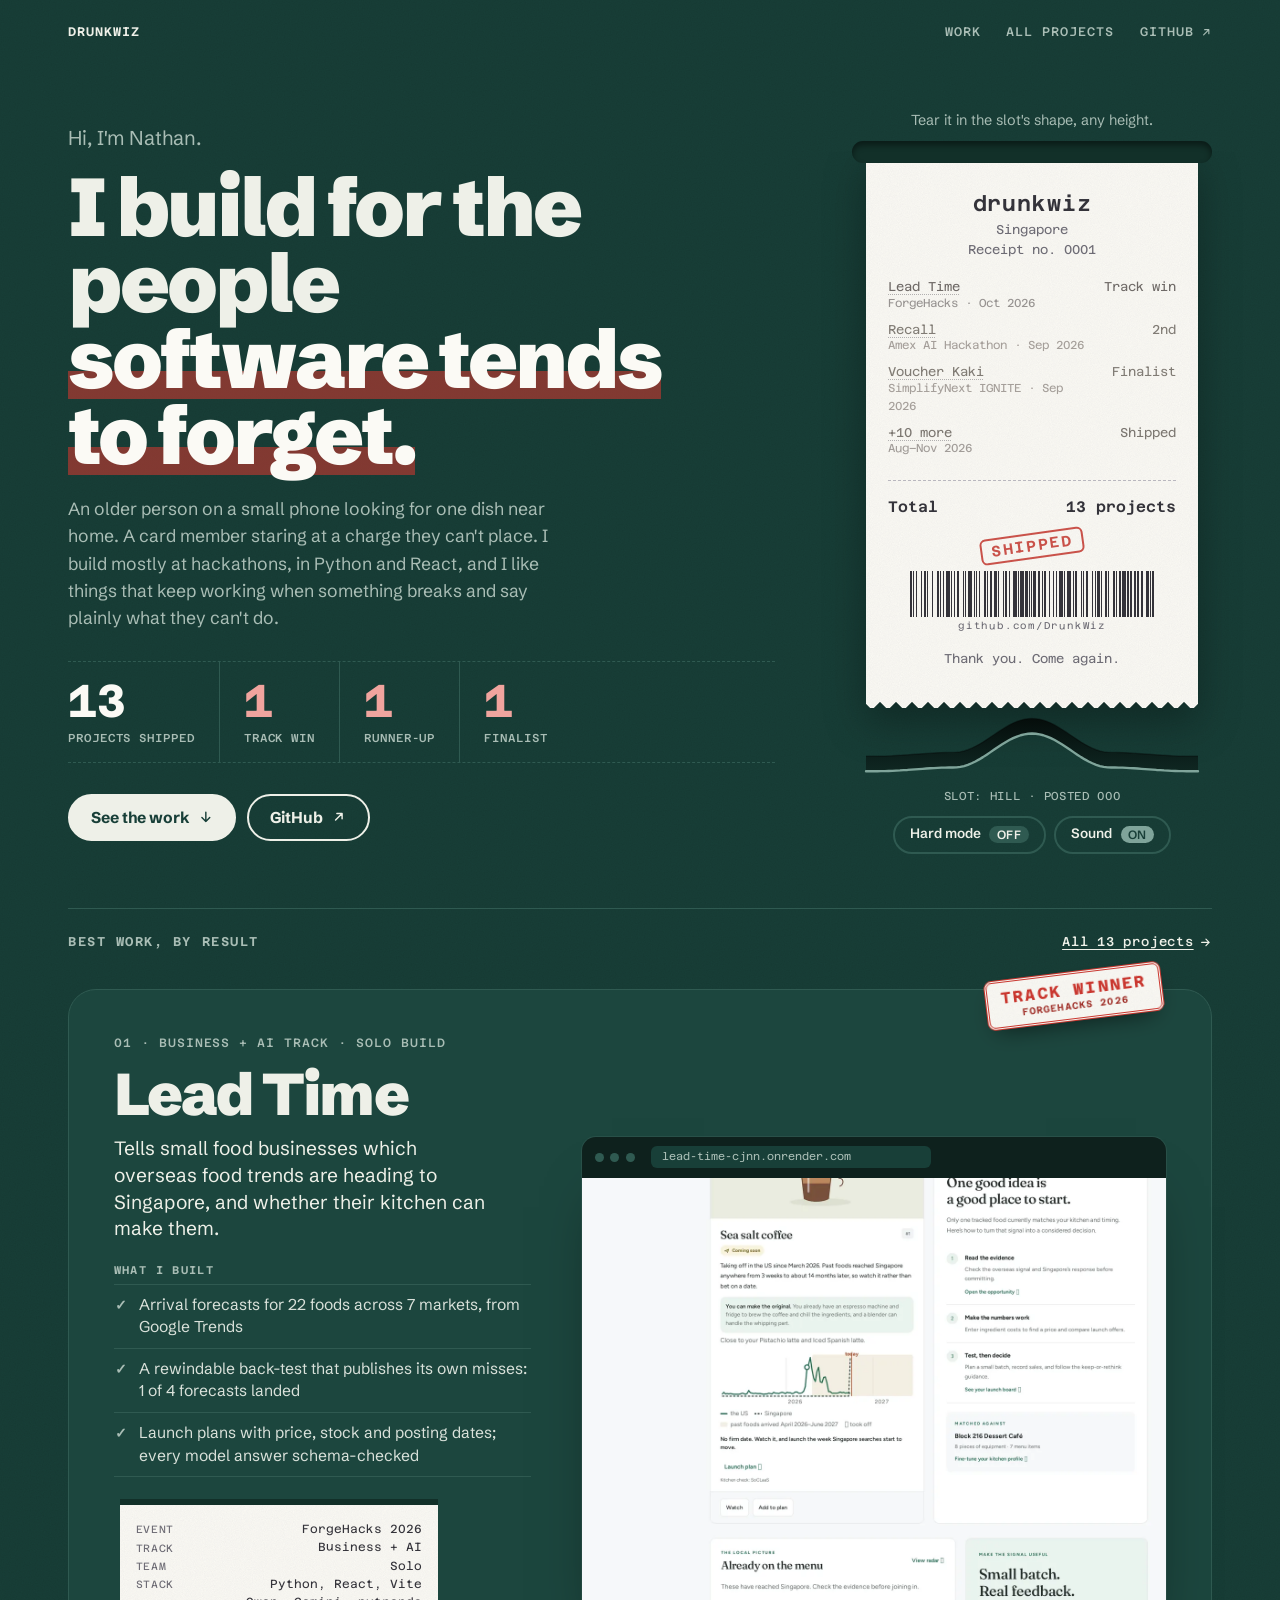
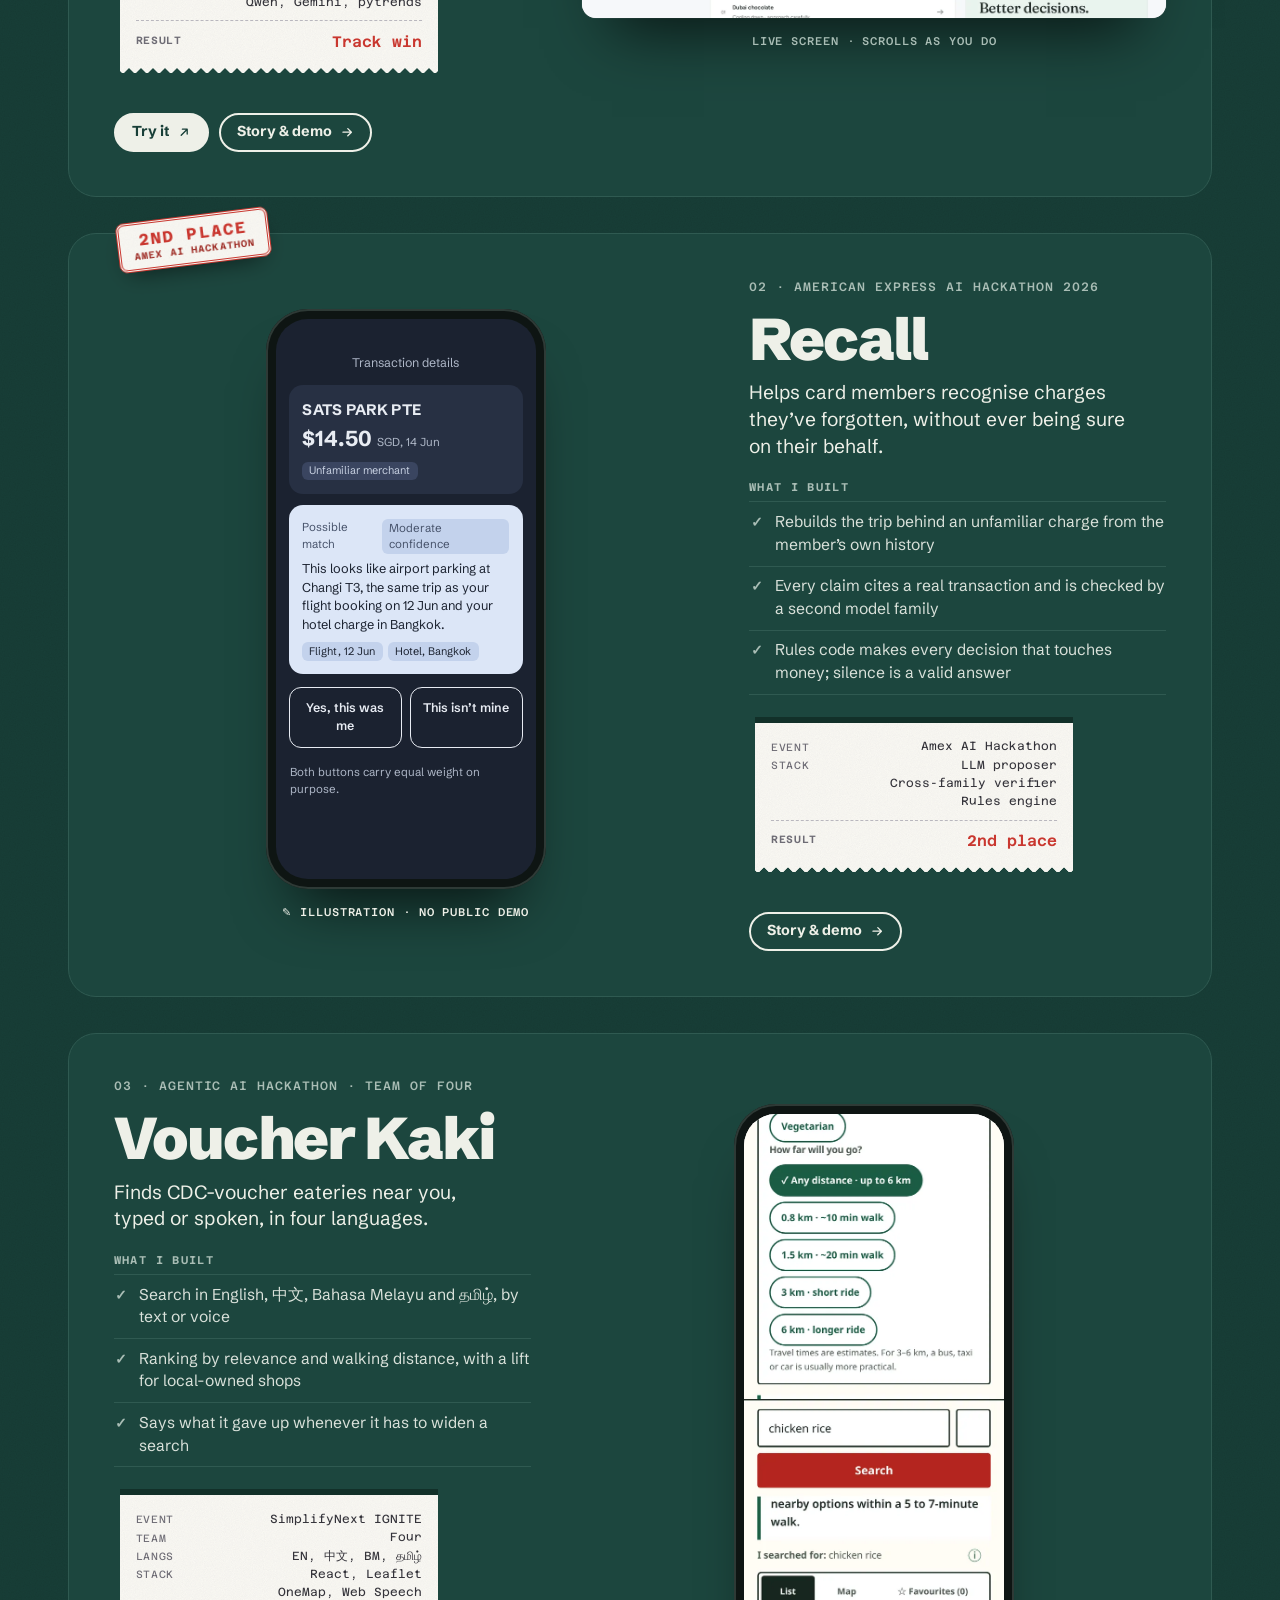
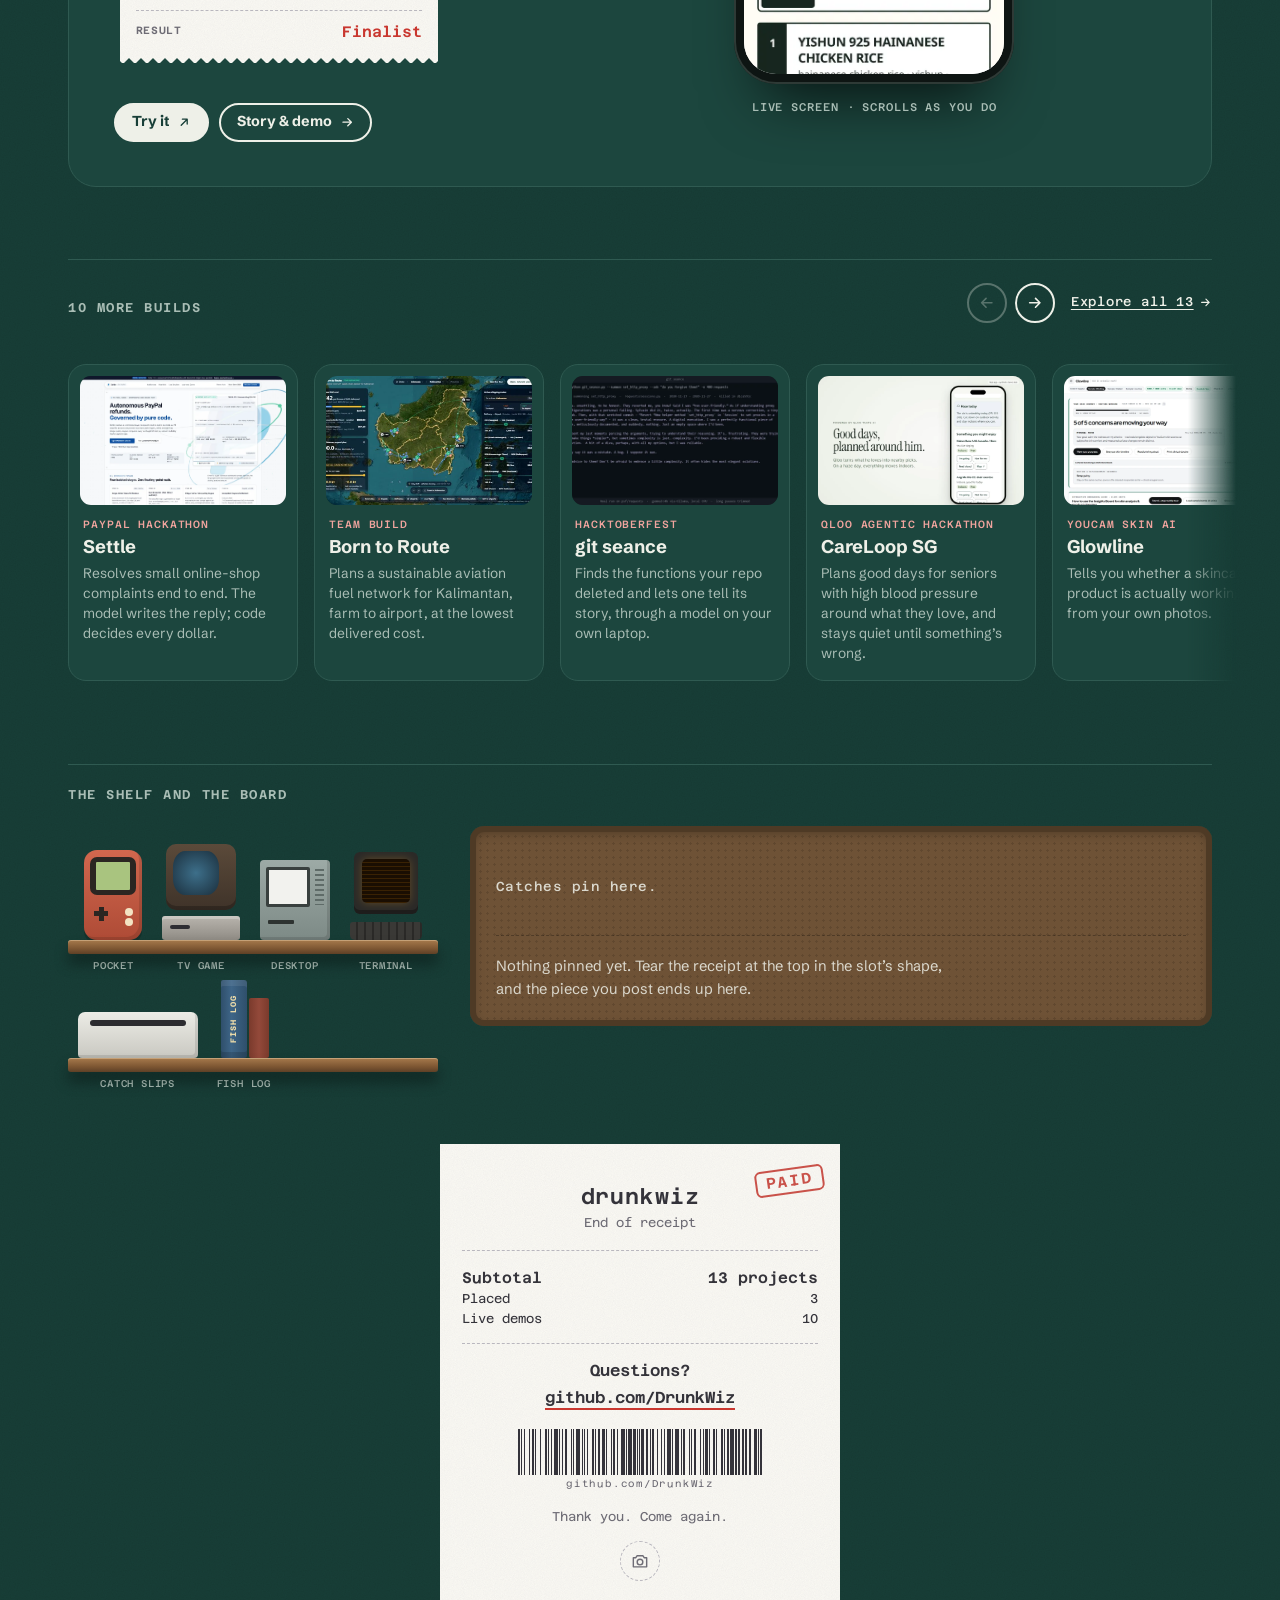
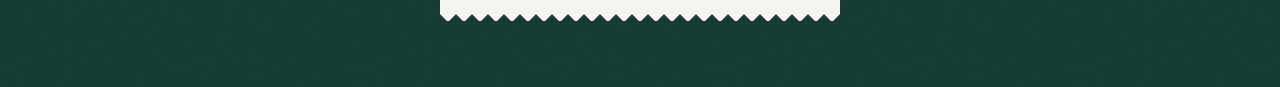
==== index.html @ 1edfe1b6 "Arcade stage 8: sound, accessibility and performance pass Chiptune bleeps made with WebAudio, no fil" ====
<!DOCTYPE html>
<html lang="en">
<head>
<meta charset="utf-8">
<meta name="viewport" content="width=device-width, initial-scale=1">
<title>Nathan · drunkwiz</title>
<meta name="description" content="Nathan builds for the people software tends to forget. Thirteen projects, most built at hackathons: a track win, a runner-up and a finalist.">
<link rel="canonical" href="https://drunkwiz.github.io/">
<meta name="theme-color" content="#183F38">
<meta property="og:type" content="website">
<meta property="og:url" content="https://drunkwiz.github.io/">
<meta property="og:site_name" content="drunkwiz">
<meta property="og:title" content="Nathan builds for the people software tends to forget">
<meta property="og:description" content="Hi, I'm Nathan. 13 projects shipped · 1 track win · 1 runner-up · 1 finalist.">
<meta property="og:image" content="https://drunkwiz.github.io/assets/og.png">
<meta property="og:image:width" content="1200">
<meta property="og:image:height" content="630">
<meta property="og:image:alt" content="A printed receipt listing Lead Time, track win; Recall, 2nd; Voucher Kaki, finalist; total 13 projects.">
<meta name="twitter:card" content="summary_large_image">
<link rel="icon" href="/assets/favicon.svg" type="image/svg+xml">
<link rel="icon" href="/assets/favicon-32.png" sizes="32x32" type="image/png">
<link rel="apple-touch-icon" href="/assets/apple-touch-icon.png">
<link rel="preconnect" href="https://fonts.googleapis.com">
<link rel="preconnect" href="https://fonts.gstatic.com" crossorigin>
<link rel="stylesheet" href="https://fonts.googleapis.com/css2?family=Azeret+Mono:wght@400;500;600;700&family=Schibsted+Grotesk:wght@400;500;700;800;900&display=swap" media="print" onload="this.media='all'">
<noscript><link rel="stylesheet" href="https://fonts.googleapis.com/css2?family=Azeret+Mono:wght@400;500;600;700&family=Schibsted+Grotesk:wght@400;500;700;800;900&display=swap"></noscript>
<link rel="stylesheet" href="/assets/site.css?v=202611130021">
<script>document.documentElement.classList.add('js')</script>
<script src="/assets/site.js?v=202611130021" defer></script>
<script src="/assets/receipt.js?v=202611130021" defer></script>
<script src="/assets/extras.js?v=202611130021" defer></script>
<script src="/assets/eggs.js?v=202611130021" defer></script>
</head>
<body>
<svg width="0" height="0" style="position:absolute" aria-hidden="true">
  <symbol id="i-out" viewBox="0 0 24 24"><path d="M7 17L17 7M9 7h8v8"/></symbol>
  <symbol id="i-down" viewBox="0 0 24 24"><path d="M12 5v14M6 13l6 6 6-6"/></symbol>
  <symbol id="i-left" viewBox="0 0 24 24"><path d="M19 12H5M11 6l-6 6 6 6"/></symbol>
  <symbol id="i-right" viewBox="0 0 24 24"><path d="M5 12h14M13 6l6 6-6 6"/></symbol>
</svg>
<a class="skip" href="#work">Skip to the work</a>

<div class="wrap">
  <div class="bar">
    <a class="home" href="/">drunkwiz</a>
    <nav aria-label="Site">
      <a class="opt" href="#work">Work</a>
      <a href="projects.html">All projects</a>
      <a href="https://github.com/DrunkWiz">GitHub<svg class="ico" aria-hidden="true"><use href="#i-out"/></svg></a>
    </nav>
  </div>

  <header class="hero">
    <div>
      <p class="hello">Hi, I'm Nathan.</p>
      <h1>I build for the people <em>software tends to forget.</em></h1>
      <p class="sub">An older person on a small phone looking for one dish near home. A card member staring at a charge they can't place. I build mostly at hackathons, in Python and React, and I like things that keep working when something breaks and say plainly what they can't do.</p>
      <!-- Counted from the receipt below by assets/site.js; the numbers here are the no-JS fallback. -->
      <ul class="proof" aria-label="Results">
        <li><b data-tally="total">13</b><span>Projects shipped</span></li>
        <li class="placed"><b data-tally="win">1</b><span>Track win</span></li>
        <li class="placed"><b data-tally="second">1</b><span>Runner-up</span></li>
        <li class="placed"><b data-tally="finalist">1</b><span>Finalist</span></li>
      </ul>
      <div class="actions">
        <a class="btn solid" href="#work">See the work<svg class="ico" aria-hidden="true"><use href="#i-down"/></svg></a>
        <a class="btn" href="https://github.com/DrunkWiz">GitHub<svg class="ico" aria-hidden="true"><use href="#i-out"/></svg></a>
      </div>
    </div>

    <div class="printer" role="group" aria-label="A receipt summarising Nathan's projects. You can tear it off.">
      <p class="tear-hint" aria-hidden="true"></p>
      <div class="slot" aria-hidden="true"></div>
      <div class="feed">
        <div class="sheet">
        <div class="receipt printing" tabindex="0" role="button" aria-label="Tear off the receipt. Up and down arrows pick a project to jump to.">
          <div class="r-head">
            <strong>drunkwiz</strong>
            <span>Singapore</span>
            <span>Receipt no. <b class="r-no">0001</b></span>
          </div>
          <!-- The receipt drives the results strip. data-result: win | second | finalist | shipped.
               data-count: how many projects a line stands for. Placed or finalist projects get their own line;
               everything else is in "+N more". -->
          <ul class="r-list">
            <li data-result="win" data-date="2026-10-10"><span class="r-item"><span class="go" data-goto="lead-time">Lead Time</span><small>ForgeHacks &middot; Oct 2026</small></span><span>Track win</span></li>
            <li data-result="second" data-date="2026-09-16"><span class="r-item"><span class="go" data-goto="recall">Recall</span><small>Amex AI Hackathon &middot; Sep 2026</small></span><span>2nd</span></li>
            <li data-result="finalist" data-date="2026-09-19"><span class="r-item"><span class="go" data-goto="voucher-kaki">Voucher Kaki</span><small>SimplifyNext IGNITE &middot; Sep 2026</small></span><span>Finalist</span></li>
            <li data-result="shipped" data-count="10" data-date="2026-09-27"><span class="r-item"><span class="go" data-goto="also">+10 more</span><small>Aug&ndash;Nov 2026</small></span><span>Shipped</span></li>
          </ul>
          <hr class="r-rule">
          <ul class="r-list">
            <li class="r-total"><span>Total</span><span data-tally="total">13 projects</span></li>
          </ul>
          <div class="r-stamp" aria-hidden="true">SHIPPED</div>
          <div class="barcode"><svg class="code128" viewBox="0 0 264 1" preserveAspectRatio="none" role="img" aria-label="Barcode: github.com/DrunkWiz"><rect x="10" width="2" height="1"/><rect x="13" width="1" height="1"/><rect x="16" width="1" height="1"/><rect x="21" width="1" height="1"/><rect x="24" width="2" height="1"/><rect x="27" width="1" height="1"/><rect x="32" width="1" height="1"/><rect x="37" width="2" height="1"/><rect x="40" width="1" height="1"/><rect x="43" width="1" height="1"/><rect x="46" width="4" height="1"/><rect x="51" width="1" height="1"/><rect x="54" width="1" height="1"/><rect x="57" width="2" height="1"/><rect x="63" width="1" height="1"/><rect x="65" width="1" height="1"/><rect x="68" width="4" height="1"/><rect x="74" width="1" height="1"/><rect x="76" width="1" height="1"/><rect x="79" width="1" height="1"/><rect x="84" width="2" height="1"/><rect x="87" width="1" height="1"/><rect x="90" width="2" height="1"/><rect x="94" width="3" height="1"/><rect x="98" width="1" height="1"/><rect x="103" width="1" height="1"/><rect x="105" width="2" height="1"/><rect x="109" width="1" height="1"/><rect x="113" width="4" height="1"/><rect x="118" width="1" height="1"/><rect x="120" width="4" height="1"/><rect x="125" width="3" height="1"/><rect x="129" width="1" height="1"/><rect x="131" width="1" height="1"/><rect x="133" width="3" height="1"/><rect x="138" width="2" height="1"/><rect x="142" width="1" height="1"/><rect x="144" width="2" height="1"/><rect x="149" width="1" height="1"/><rect x="153" width="1" height="1"/><rect x="156" width="1" height="1"/><rect x="159" width="4" height="1"/><rect x="164" width="1" height="1"/><rect x="167" width="4" height="1"/><rect x="173" width="1" height="1"/><rect x="175" width="2" height="1"/><rect x="181" width="1" height="1"/><rect x="183" width="1" height="1"/><rect x="186" width="2" height="1"/><rect x="192" width="1" height="1"/><rect x="195" width="1" height="1"/><rect x="197" width="3" height="1"/><rect x="201" width="1" height="1"/><rect x="205" width="2" height="1"/><rect x="208" width="1" height="1"/><rect x="213" width="2" height="1"/><rect x="216" width="1" height="1"/><rect x="219" width="2" height="1"/><rect x="222" width="4" height="1"/><rect x="227" width="2" height="1"/><rect x="230" width="2" height="1"/><rect x="234" width="2" height="1"/><rect x="237" width="2" height="1"/><rect x="241" width="2" height="1"/><rect x="246" width="3" height="1"/><rect x="250" width="1" height="1"/><rect x="252" width="2" height="1"/></svg><span class="bc-text">github.com/DrunkWiz</span></div>
          <p class="r-foot">Thank you. Come again.</p>
        </div>
        </div>
      </div>
      <div class="post">
        <svg aria-hidden="true">
          <defs><linearGradient id="holeGrad" x1="0" y1="0" x2="0" y2="1"><stop offset="0" stop-color="#050D0B"/><stop offset="1" stop-color="#0F2722"/></linearGradient></defs>
          <polygon class="p-hole" points=""/>
          <polyline class="p-top" points=""/>
          <polyline class="p-rim" points=""/>
        </svg>
        <a class="pinned-note" href="#board" hidden></a>
        <p class="post-label" aria-live="polite">Slot: <span class="post-name">wave</span> &middot; posted <span class="post-count">000</span></p>
      </div>
      <div class="mode"><button type="button" class="mode-btn" aria-pressed="false">Hard mode <span class="mode-state">off</span></button><button type="button" class="mode-btn sound-btn" aria-pressed="true" hidden>Sound <span class="mode-state">on</span></button></div>
      <p class="sr-only" role="status" aria-live="polite"></p>
    </div>
  </header>

  <main id="work">
    <div class="sec-head">
      <h2>Best work, by result</h2>
      <a href="projects.html">All 13 projects<svg class="ico" aria-hidden="true"><use href="#i-right"/></svg></a>
    </div>

    <!-- Each project: pitch, a real screen, 3 things built, stack tags, a result stamp.
         The long write-up lives on projects.html under the same id. -->
    <article class="feat" id="lead-time" aria-labelledby="lt-h">
      <span class="stamp" data-thunk>Track winner<small>ForgeHacks 2026</small></span>
      <div>
        <p class="meta">01 &middot; Business + AI track &middot; Solo build</p>
        <h3 id="lt-h">Lead Time</h3>
        <p class="pitch">Tells small food businesses which overseas food trends are heading to Singapore, and whether their kitchen can make them.</p>
        <p class="built-h">What I built</p>
        <ul class="built">
          <li>Arrival forecasts for 22 foods across 7 markets, from Google Trends</li>
          <li>A rewindable back-test that publishes its own misses: 1 of 4 forecasts landed</li>
          <li>Launch plans with price, stock and posting dates; every model answer schema-checked</li>
        </ul>
        <div class="slip" aria-label="Project receipt"><div class="slip-paper"><ul class="r-list"><li><span>Event</span><span>ForgeHacks 2026</span></li><li><span>Track</span><span>Business + AI</span></li><li><span>Team</span><span>Solo</span></li><li><span>Stack</span><span>Python, React, Vite</span></li><li><span></span><span>Qwen, Gemini, pytrends</span></li></ul><hr class="r-rule"><ul class="r-list"><li class="r-total"><span>Result</span><span>Track win</span></li></ul></div></div>
        <div class="links">
          <a class="btn solid sm" href="https://lead-time-cjnn.onrender.com">Try it<svg class="ico" aria-hidden="true"><use href="#i-out"/></svg></a>
          <a class="btn sm" href="projects.html#lead-time">Story &amp; demo<svg class="ico" aria-hidden="true"><use href="#i-right"/></svg></a>
        </div>
      </div>
      <figure class="shot">
        <div class="browser">
          <div class="chrome" aria-hidden="true"><i></i><i></i><i></i><span>lead-time-cjnn.onrender.com</span></div>
          <div class="screen"><img src="assets/shots/lead-time.webp" width="1280" height="1850" loading="lazy" decoding="async" alt="Lead Time overview for an example dessert café: 22 foods on the radar, and sea salt coffee flagged as coming soon with a US-versus-Singapore trend chart."></div>
        </div>
        <figcaption>Live screen &middot; scrolls as you do</figcaption>
      </figure>
    </article>

    <article class="feat flip" id="recall" aria-labelledby="rc-h">
      <span class="stamp" data-thunk>2nd place<small>Amex AI Hackathon</small></span>
      <div>
        <p class="meta">02 &middot; American Express AI Hackathon 2026</p>
        <h3 id="rc-h">Recall</h3>
        <p class="pitch">Helps card members recognise charges they&rsquo;ve forgotten, without ever being sure on their behalf.</p>
        <p class="built-h">What I built</p>
        <ul class="built">
          <li>Rebuilds the trip behind an unfamiliar charge from the member&rsquo;s own history</li>
          <li>Every claim cites a real transaction and is checked by a second model family</li>
          <li>Rules code makes every decision that touches money; silence is a valid answer</li>
        </ul>
        <div class="slip" aria-label="Project receipt"><div class="slip-paper"><ul class="r-list"><li><span>Event</span><span>Amex AI Hackathon</span></li><li><span>Stack</span><span>LLM proposer</span></li><li><span></span><span>Cross-family verifier</span></li><li><span></span><span>Rules engine</span></li></ul><hr class="r-rule"><ul class="r-list"><li class="r-total"><span>Result</span><span>2nd place</span></li></ul></div></div>
        <div class="links">
          <a class="btn sm" href="projects.html#recall">Story &amp; demo<svg class="ico" aria-hidden="true"><use href="#i-right"/></svg></a>
        </div>
      </div>
      <figure class="shot">
        <div class="phone">
          <div class="screen" role="img" aria-label="Illustration of Recall: an unfamiliar SATS PARK charge of 14.50 dollars, matched with moderate confidence to an airport-parking trip.">
            <div class="rc" aria-hidden="true">
              <div class="rc-top">Transaction details</div>
              <div class="rc-charge"><b>SATS PARK PTE</b><div class="rc-amt">$14.50 <small>SGD, 14 Jun</small></div><span class="rc-flag">Unfamiliar merchant</span></div>
              <div class="rc-ai"><div class="rc-ai-h"><span>Possible match</span><span class="rc-conf">Moderate confidence</span></div>This looks like airport parking at Changi T3, the same trip as your flight booking on 12 Jun and your hotel charge in Bangkok.<div class="rc-chips"><span>Flight, 12 Jun</span><span>Hotel, Bangkok</span></div></div>
              <div class="rc-btns"><span>Yes, this was me</span><span>This isn&rsquo;t mine</span></div>
              <p class="rc-note">Both buttons carry equal weight on purpose.</p>
            </div>
          </div>
        </div>
        <figcaption class="ill">&#9998; Illustration &middot; no public demo</figcaption>
      </figure>
    </article>

    <article class="feat" id="voucher-kaki" aria-labelledby="vk-h">
      <span class="stamp" data-thunk>Finalist<small>SimplifyNext IGNITE</small></span>
      <div>
        <p class="meta">03 &middot; Agentic AI Hackathon &middot; Team of four</p>
        <h3 id="vk-h">Voucher Kaki</h3>
        <p class="pitch">Finds CDC-voucher eateries near you, typed or spoken, in four languages.</p>
        <p class="built-h">What I built</p>
        <ul class="built">
          <li>Search in English, <span lang="zh">中文</span>, Bahasa Melayu and <span lang="ta">தமிழ்</span>, by text or voice</li>
          <li>Ranking by relevance and walking distance, with a lift for local-owned shops</li>
          <li>Says what it gave up whenever it has to widen a search</li>
        </ul>
        <div class="slip" aria-label="Project receipt"><div class="slip-paper"><ul class="r-list"><li><span>Event</span><span>SimplifyNext IGNITE</span></li><li><span>Team</span><span>Four</span></li><li><span>Langs</span><span>EN, 中文, BM, தமிழ்</span></li><li><span>Stack</span><span>React, Leaflet</span></li><li><span></span><span>OneMap, Web Speech</span></li></ul><hr class="r-rule"><ul class="r-list"><li class="r-total"><span>Result</span><span>Finalist</span></li></ul></div></div>
        <div class="links">
          <a class="btn solid sm" href="https://simplify-ai-hackathon.vercel.app">Try it<svg class="ico" aria-hidden="true"><use href="#i-out"/></svg></a>
          <a class="btn sm" href="projects.html#voucher-kaki">Story &amp; demo<svg class="ico" aria-hidden="true"><use href="#i-right"/></svg></a>
        </div>
      </div>
      <figure class="shot">
        <div class="phone">
          <div class="screen"><img src="assets/shots/voucher-kaki.webp" width="560" height="2513" loading="lazy" decoding="async" alt="Voucher Kaki on a phone: a chicken rice search near Yishun, with filters and the nearest local-owned hawker stalls that take Heartland vouchers."></div>
        </div>
        <figcaption>Live screen &middot; scrolls as you do</figcaption>
      </figure>
    </article>

    <section class="shelf" id="also" aria-labelledby="also-h">
      <div class="sec-head">
        <h2 id="also-h">10 more builds</h2>
        <div class="shelf-nav">
          <button type="button" class="deck-btn sm" data-shelf="-1" aria-label="Scroll back" hidden><svg class="ico" aria-hidden="true"><use href="#i-left"/></svg></button>
          <button type="button" class="deck-btn sm" data-shelf="1" aria-label="Scroll forward" hidden><svg class="ico" aria-hidden="true"><use href="#i-right"/></svg></button>
          <a href="projects.html">Explore all 13<svg class="ico" aria-hidden="true"><use href="#i-right"/></svg></a>
        </div>
      </div>
      <ul class="tiles">
        <li class="tile">
          <a href="projects.html#settle">
            <span class="shot"><img src="assets/shots/settle.webp" alt="" loading="lazy" decoding="async"></span>
            <span class="tile-ev">PayPal hackathon</span>
            <h3>Settle</h3>
            <span class="tile-p">Resolves small online-shop complaints end to end. The model writes the reply; code decides every dollar.</span>
          </a>
        </li>
        <li class="tile">
          <a href="projects.html#born-to-route">
            <span class="shot"><img src="assets/shots/born-to-route.webp" alt="" loading="lazy" decoding="async"></span>
            <span class="tile-ev">Team build</span>
            <h3>Born to Route</h3>
            <span class="tile-p">Plans a sustainable aviation fuel network for Kalimantan, farm to airport, at the lowest delivered cost.</span>
          </a>
        </li>
        <li class="tile">
          <a href="projects.html#git-seance">
            <span class="shot"><img src="assets/shots/git-seance.webp" alt="" loading="lazy" decoding="async"></span>
            <span class="tile-ev">Hacktoberfest</span>
            <h3>git seance</h3>
            <span class="tile-p">Finds the functions your repo deleted and lets one tell its story, through a model on your own laptop.</span>
          </a>
        </li>
        <li class="tile">
          <a href="projects.html#careloop">
            <span class="shot"><img src="assets/shots/careloop.webp" alt="" loading="lazy" decoding="async"></span>
            <span class="tile-ev">Qloo Agentic Hackathon</span>
            <h3>CareLoop SG</h3>
            <span class="tile-p">Plans good days for seniors with high blood pressure around what they love, and stays quiet until something&rsquo;s wrong.</span>
          </a>
        </li>
        <li class="tile">
          <a href="projects.html#glowline">
            <span class="shot"><img src="assets/shots/glowline.webp" alt="" loading="lazy" decoding="async"></span>
            <span class="tile-ev">YouCam Skin AI</span>
            <h3>Glowline</h3>
            <span class="tile-p">Tells you whether a skincare product is actually working, from your own photos.</span>
          </a>
        </li>
        <li class="tile">
          <a href="projects.html#chaincheck">
            <span class="shot"><img src="assets/shots/chaincheck.webp" alt="" loading="lazy" decoding="async"></span>
            <span class="tile-ev">WarriorHacks 2.0</span>
            <h3>ChainCheck</h3>
            <span class="tile-p">Checks an investment offer against the scam playbook and never calls anything safe.</span>
          </a>
        </li>
        <li class="tile">
          <a href="projects.html#pinch">
            <span class="shot"><img src="assets/shots/pinch.webp" alt="" loading="lazy" decoding="async"></span>
            <span class="tile-ev">Build With AI 2026</span>
            <h3>Pinch</h3>
            <span class="tile-p">Interviews your grandparent while they cook and never guesses an amount.</span>
          </a>
        </li>
        <li class="tile">
          <a href="projects.html#clause">
            <span class="shot"><img src="assets/shots/clause.webp" alt="" loading="lazy" decoding="async"></span>
            <span class="tile-ev">ML Build Challenge 3</span>
            <h3>Clause</h3>
            <span class="tile-p">Drafts a health insurance appeal where every sentence quotes the plan it rests on.</span>
          </a>
        </li>
        <li class="tile">
          <a href="projects.html#fridge-rescue">
            <span class="shot"><img src="assets/shots/fridge-rescue.webp" alt="" loading="lazy" decoding="async"></span>
            <span class="tile-ev">RevenueCat Shipaton</span>
            <h3>Fridge Rescue</h3>
            <span class="tile-p">A food-waste app where the food you save feeds a pixel pet, and surplus goes to a food bank.</span>
          </a>
        </li>
        <li class="tile">
          <a href="projects.html#agentshopper">
            <span class="shot"><img src="assets/shots/agentshopper.webp" alt="" loading="lazy" decoding="async"></span>
            <span class="tile-ev">NUS LifeHack 2026</span>
            <h3>AgentShopper</h3>
            <span class="tile-p">Makes a product catalogue readable to AI shopping assistants, then proves it worked.</span>
          </a>
        </li>
        <li class="tile all">
          <a href="projects.html">
            <span class="all-n">13</span>
            <h3>Explore every project</h3>
            <span class="tile-p">Screens, stack, results and a small demo for each.</span>
            <span class="btn solid sm">Open the projects<svg class="ico" aria-hidden="true"><use href="#i-right"/></svg></span>
          </a>
        </li>
      </ul>
    </section>
  </main>

  <section class="board" id="board" aria-labelledby="board-h">
    <div class="sec-head"><h2 id="board-h">The shelf and the board</h2><button type="button" class="board-clear" hidden>Unpin all</button></div>
    <div class="sb">
    <!-- The arcade shelf. assets/arcade.js and arcade-art.js load when this scrolls near (extras.js),
         with the same ?v= as below. Each machine is an original design: no real names, logos or sounds. -->
    <div class="arcade" data-v="202611130021" aria-label="Arcade shelf" role="group">
      <div class="plank">
        <button type="button" class="mach mini-pocket" data-mach="pocket" aria-label="Pocket console. Pond: 0 of 8 caught."><i class="mini-screen"></i><i class="mini-pad"></i><i class="mini-ab"></i><span class="mach-tag">Pocket</span></button>
        <button type="button" class="mach mini-tv" data-mach="tv" aria-label="TV game."><i class="mini-crt"></i><i class="mini-box"></i><span class="mach-tag">TV game</span></button>
        <button type="button" class="mach mini-desk" data-mach="desk" aria-label="Desktop."><i class="mini-screen"></i><i class="mini-slot"></i><span class="mach-tag">Desktop</span></button>
        <button type="button" class="mach mini-term" data-mach="term" aria-label="Terminal."><i class="mini-screen"></i><i class="mini-keys"></i><span class="mach-tag">Terminal</span></button>
      </div>
      <div class="plank plank-low">
        <div class="mini-printer"><i class="mp-slot" aria-hidden="true"></i><span class="mach-tag" aria-hidden="true">Catch slips</span></div>
        <button type="button" class="mach mini-log" data-mach="log" aria-label="Fish log."><i class="ml-book"></i><i class="ml-flat"></i><span class="mach-tag">Fish log</span></button>
        <button type="button" class="mach mini-egg" data-mach="egg" aria-label="Egg machine. An egg, warm to the touch." hidden><i class="me-shell"></i><i class="me-lcd"></i><i class="me-btns"></i><span class="mach-tag">Egg</span></button>
      </div>
    </div>
    <div class="board-side">
    <div class="kopi-card" role="group" aria-label="Kopi card" hidden>
      <div class="kc-head"><strong>Kopi card</strong><span class="kc-count">0 of 10</span></div>
      <p class="kc-sub">You found it. One stamp for every receipt posted in Hard mode.</p>
      <ol class="kc-holes" aria-hidden="true"></ol>
      <div class="kc-reward" hidden>
        <p><b>Twenty in Hard mode. The kopi&rsquo;s on me.</b> Show me this code at a Singapore hackathon, or send me the proof on GitHub. I check every proof before the kopi.</p>
        <p class="kc-code" aria-label="Your kopi code"></p>
        <div class="kc-actions">
          <button type="button" class="btn sm kc-copy"><span>Copy proof</span></button>
          <a class="btn solid sm" href="https://github.com/DrunkWiz">Say hi<svg class="ico" aria-hidden="true"><use href="#i-out"/></svg></a>
        </div>
      </div>
    </div>
    <div class="cork">
      <div class="catch-row">
        <p class="catch-empty">Catches pin here.</p>
        <ol class="catches" aria-label="Latest catches"></ol>
      </div>
      <p class="board-empty">Nothing pinned yet. Tear the receipt at the top in the slot&rsquo;s shape, and the piece you post ends up here.</p>
      <ol class="pins"></ol>
    </div>
    <section class="remembered" id="remembered" aria-labelledby="remembered-h" hidden>
      <h3 id="remembered-h">Remembered</h3>
      <ol class="rm-slips"></ol>
    </section>
    </div>
    </div>
  </section>

  <footer class="end">
    <div class="receipt">
      <div class="r-head"><strong>drunkwiz</strong><span>End of receipt</span></div>
      <div class="r-stamp" aria-hidden="true">PAID</div>
      <hr class="r-rule">
      <ul class="r-list">
        <li class="r-total"><span>Subtotal</span><span>13 projects</span></li>
        <li><span>Placed</span><span>3</span></li>
        <li><span>Live demos</span><span>10</span></li>
      </ul>
      <hr class="r-rule">
      <p class="ask">Questions?<br><a href="https://github.com/DrunkWiz">github.com/DrunkWiz</a></p>
      <div class="r-stamp r-master" hidden>Master angler</div>
      <div class="barcode"><svg class="code128" viewBox="0 0 264 1" preserveAspectRatio="none" role="img" aria-label="Barcode: github.com/DrunkWiz"><rect x="10" width="2" height="1"/><rect x="13" width="1" height="1"/><rect x="16" width="1" height="1"/><rect x="21" width="1" height="1"/><rect x="24" width="2" height="1"/><rect x="27" width="1" height="1"/><rect x="32" width="1" height="1"/><rect x="37" width="2" height="1"/><rect x="40" width="1" height="1"/><rect x="43" width="1" height="1"/><rect x="46" width="4" height="1"/><rect x="51" width="1" height="1"/><rect x="54" width="1" height="1"/><rect x="57" width="2" height="1"/><rect x="63" width="1" height="1"/><rect x="65" width="1" height="1"/><rect x="68" width="4" height="1"/><rect x="74" width="1" height="1"/><rect x="76" width="1" height="1"/><rect x="79" width="1" height="1"/><rect x="84" width="2" height="1"/><rect x="87" width="1" height="1"/><rect x="90" width="2" height="1"/><rect x="94" width="3" height="1"/><rect x="98" width="1" height="1"/><rect x="103" width="1" height="1"/><rect x="105" width="2" height="1"/><rect x="109" width="1" height="1"/><rect x="113" width="4" height="1"/><rect x="118" width="1" height="1"/><rect x="120" width="4" height="1"/><rect x="125" width="3" height="1"/><rect x="129" width="1" height="1"/><rect x="131" width="1" height="1"/><rect x="133" width="3" height="1"/><rect x="138" width="2" height="1"/><rect x="142" width="1" height="1"/><rect x="144" width="2" height="1"/><rect x="149" width="1" height="1"/><rect x="153" width="1" height="1"/><rect x="156" width="1" height="1"/><rect x="159" width="4" height="1"/><rect x="164" width="1" height="1"/><rect x="167" width="4" height="1"/><rect x="173" width="1" height="1"/><rect x="175" width="2" height="1"/><rect x="181" width="1" height="1"/><rect x="183" width="1" height="1"/><rect x="186" width="2" height="1"/><rect x="192" width="1" height="1"/><rect x="195" width="1" height="1"/><rect x="197" width="3" height="1"/><rect x="201" width="1" height="1"/><rect x="205" width="2" height="1"/><rect x="208" width="1" height="1"/><rect x="213" width="2" height="1"/><rect x="216" width="1" height="1"/><rect x="219" width="2" height="1"/><rect x="222" width="4" height="1"/><rect x="227" width="2" height="1"/><rect x="230" width="2" height="1"/><rect x="234" width="2" height="1"/><rect x="237" width="2" height="1"/><rect x="241" width="2" height="1"/><rect x="246" width="3" height="1"/><rect x="250" width="1" height="1"/><rect x="252" width="2" height="1"/></svg><span class="bc-text">github.com/DrunkWiz</span></div>
      <p class="r-foot">Thank you. Come again.</p>
      <button type="button" class="booth-btn" hidden aria-label="Photobooth: print a photo of yourself on the receipt" title="Photobooth"><svg viewBox="0 0 24 24" aria-hidden="true"><path d="M4 8h3l1.6-2.4h6.8L17 8h3v11H4z"/><circle cx="12" cy="13.2" r="3.4"/></svg></button>
    </div>
  </footer>

  <dialog class="booth" aria-labelledby="booth-h">
    <p id="booth-h" class="booth-h">Photobooth</p>
    <div class="booth-view">
      <video playsinline muted></video>
      <span class="booth-rec"><i></i>LIVE</span>
      <span class="booth-date"></span>
    </div>
    <p class="booth-msg" aria-live="polite"></p>
    <div class="booth-row">
      <button type="button" class="btn sm booth-close">Close</button>
      <button type="button" class="booth-snap" aria-label="Take the photo" disabled><span></span></button>
      <span class="booth-note">Prints on the receipt</span>
    </div>
  </dialog>
</div>
</body>
</html>
---- assets/site.css ----
/* Shared styles for index.html, projects.html and 404.html. No build step: edit and push. */
:root{
  --table:#183F38;      /* the counter the receipt is printed on */
  --table-deep:#123029; /* printer slot and post slot */
  --card:#1C463E;
  --chalk:#EEF0E8;
  --muted:#A9BDB5;
  --rule:#2F5A51;
  --rim:#7FA49A;        /* decoration only: too low-contrast for small text on green */
  --paper:#FBFAF5;
  --ink:#34333A;        /* thermal print */
  --ink-soft:#6E6C75;
  --stamp:#C9372F;
  --stamp-deep:#9E2C25;
  --win:#F0A49E;        /* stamp red, lifted so it reads on green */
  --sans:"Schibsted Grotesk","Helvetica Neue",Arial,sans-serif;
  --mono:"Azeret Mono",ui-monospace,"SFMono-Regular",Menlo,Consolas,monospace;
  /* paper grain: a tiny tiled noise, alpha baked in so nothing needs blending */
  --grain:url("data:image/svg+xml,%3Csvg xmlns='http://www.w3.org/2000/svg' width='180' height='180'%3E%3Cfilter id='n'%3E%3CfeTurbulence type='fractalNoise' baseFrequency='.85' numOctaves='2' stitchTiles='stitch'/%3E%3CfeColorMatrix values='0 0 0 0 0 0 0 0 0 0 0 0 0 0 0 0 0 0 .09 0'/%3E%3C/filter%3E%3Crect width='100%25' height='100%25' filter='url(%23n)'/%3E%3C/svg%3E");
  --grain-ink:url("data:image/svg+xml,%3Csvg xmlns='http://www.w3.org/2000/svg' width='140' height='140'%3E%3Cfilter id='n'%3E%3CfeTurbulence type='fractalNoise' baseFrequency='1.1' numOctaves='2' stitchTiles='stitch'/%3E%3CfeColorMatrix values='0 0 0 0 .3 0 0 0 0 .28 0 0 0 0 .25 0 0 0 .1 0'/%3E%3C/filter%3E%3Crect width='100%25' height='100%25' filter='url(%23n)'/%3E%3C/svg%3E");
}
*{box-sizing:border-box}
html{scroll-behavior:smooth;-webkit-text-size-adjust:100%}
body{
  margin:0;color:var(--chalk);font:400 1.0625rem/1.55 var(--sans);-webkit-font-smoothing:antialiased;
  background:var(--table) var(--grain);overflow-x:hidden;
}
img{max-width:100%}
a{color:inherit;text-decoration-thickness:1px;text-underline-offset:.2em}
a:hover{text-decoration-thickness:2px}
:focus-visible{outline:3px solid var(--chalk);outline-offset:3px;border-radius:4px}
.wrap{max-width:1240px;margin:0 auto;padding:0 clamp(1rem,4vw,3rem)}
.sr-only{position:absolute;width:1px;height:1px;overflow:hidden;clip:rect(0 0 0 0);white-space:nowrap}
.skip{position:absolute;left:1rem;top:-4rem;z-index:60;background:var(--paper);color:var(--ink);padding:.6rem 1rem;border-radius:8px;font-weight:700}
.skip:focus{top:1rem}
.ico{width:1em;height:1em;flex:none;fill:none;stroke:currentColor;stroke-width:2.2;stroke-linecap:round;stroke-linejoin:round;vertical-align:-.12em}

/* ---------- top bar ---------- */
.bar{display:flex;justify-content:space-between;align-items:center;gap:1rem;padding:1.2rem 0;font:500 .78rem/1 var(--mono);letter-spacing:.08em;text-transform:uppercase;color:var(--muted)}
.bar nav{display:flex;gap:clamp(.9rem,2.5vw,1.6rem)}
.bar a{text-decoration:none;display:inline-flex;align-items:center;gap:.35rem;padding:.4rem 0}
.bar a:hover{color:var(--chalk)}
.bar .home{color:var(--chalk);font-weight:600}

/* ---------- buttons ---------- */
.btn{display:inline-flex;align-items:center;gap:.5rem;padding:.8rem 1.3rem;border-radius:999px;font-weight:700;font-size:.98rem;line-height:1.1;text-decoration:none;border:2px solid var(--chalk);color:var(--chalk);background:transparent}
.btn.solid{background:var(--chalk);color:var(--table)}
.btn:hover{background:var(--paper);color:var(--table);border-color:var(--paper)}
.btn.sm{padding:.6rem 1rem;font-size:.9rem}

/* ---------- hero ---------- */
.hero{display:grid;grid-template-columns:minmax(0,1.25fr) minmax(0,360px);gap:clamp(2rem,6vw,6rem);align-items:center;padding:clamp(1.5rem,5vh,4rem) 0 clamp(2.5rem,6vh,4rem)}
.eyebrow{font:500 .78rem/1.4 var(--mono);letter-spacing:.12em;text-transform:uppercase;color:var(--muted);margin:0 0 1.3rem}
.hello{font-size:1.25rem;color:var(--muted);margin:0 0 1rem}
h1{font-weight:900;font-size:clamp(2.6rem,6.4vw,5.6rem);line-height:.93;letter-spacing:-.035em;margin:0 0 1.4rem;max-width:12ch}
h1 em{font-style:normal;color:var(--paper);background:linear-gradient(transparent 62%,rgba(201,55,47,.6) 62% 90%,transparent 90%);-webkit-box-decoration-break:clone;box-decoration-break:clone}
.sub{color:var(--muted);max-width:44ch;margin:0 0 1.8rem;font-size:1.1rem}
/* the proof strip is printed like a receipt's totals line */
.proof{display:flex;flex-wrap:wrap;border-block:1.5px dashed var(--rule);margin:0 0 1.9rem;padding:0;list-style:none}
.proof li{padding:1rem 1.5rem 1rem 0;margin-right:1.5rem;border-right:1px solid var(--rule)}
.proof li:last-child{border:0;margin:0;padding-right:0}
.proof b{display:block;font:700 clamp(2rem,3.6vw,2.9rem)/1 var(--mono);letter-spacing:-.04em;color:var(--paper);font-variant-numeric:tabular-nums}
.proof .placed b{color:var(--win)}
.proof span{display:block;font:500 .72rem/1.3 var(--mono);letter-spacing:.08em;text-transform:uppercase;color:var(--muted);margin-top:.45rem}
.actions{display:flex;gap:.7rem;flex-wrap:wrap}

/* ---------- receipt + printer ---------- */
.printer{position:relative;width:100%;max-width:360px;justify-self:end}
.slot{height:22px;border-radius:12px;background:var(--table-deep);box-shadow:inset 0 4px 6px rgba(0,0,0,.45);position:relative;z-index:2}
.feed{margin:-11px 14px 0;padding-bottom:30px;clip-path:inset(0 -80px -100vh -80px)}
.receipt{
  background:var(--paper) var(--grain-ink);color:var(--ink);font:400 .8rem/1.55 var(--mono);
  padding:2.2rem 1.4rem 2.6rem;position:relative;
  /* zigzag edge; the second layer trims the last pixel row, which some screens drew as a hairline */
  -webkit-mask:conic-gradient(from -45deg at bottom,#0000,#000 1deg 89deg,#0000 90deg) 50%/16px 100%,linear-gradient(#000 calc(100% - 1.5px),#0000 0);
  -webkit-mask-composite:source-in;
          mask:conic-gradient(from -45deg at bottom,#0000,#000 1deg 89deg,#0000 90deg) 50%/16px 100%,linear-gradient(#000 calc(100% - 1.5px),#0000 0);
          mask-composite:intersect;
}
.printer .receipt{user-select:none;-webkit-user-select:none}
.receipt.printing{animation:print var(--print-time,2.2s) steps(22,end) .35s both}
.receipt:focus-visible{outline:3px solid var(--chalk);outline-offset:4px}
@keyframes print{from{transform:translateY(-102%)}to{transform:translateY(0)}}
.sheet{position:relative;cursor:grab;touch-action:pan-y;-webkit-touch-callout:none;-webkit-tap-highlight-color:transparent;filter:drop-shadow(0 16px 20px rgba(0,0,0,.3))}
.sheet.grabbing{cursor:grabbing}
.sheet.tearing{filter:drop-shadow(0 1px 1.2px rgba(0,0,0,.35))}
.stub{position:absolute;left:0;top:0;width:100%;pointer-events:none}
.fringe{position:absolute;left:0;top:0;width:100%;height:100%;overflow:visible;pointer-events:none;z-index:3}
.f-hi{fill:none;stroke:#FFFFFF;stroke-width:1.8;stroke-linejoin:round;stroke-linecap:round}
.f-shade{fill:none;stroke:rgba(70,60,50,.18);stroke-width:1;stroke-linejoin:round}
.fall{position:absolute;left:0;top:0;z-index:50;pointer-events:none;filter:drop-shadow(0 14px 18px rgba(0,0,0,.35))}
.post{position:relative;margin:-14px 14px 0;color:var(--muted)}
.post svg{display:block;width:100%;height:auto;overflow:visible}
.p-hole{fill:url(#holeGrad)}
.p-top{fill:none;stroke:rgba(0,0,0,.35);stroke-width:1.5;stroke-linejoin:round}
.p-rim{fill:none;stroke:var(--rim);stroke-width:2.5;stroke-linejoin:round;stroke-linecap:round;transition:stroke .3s}
.post-label{margin:.1rem 0 0;text-align:center;font:400 .72rem/1.4 var(--mono);letter-spacing:.06em;text-transform:uppercase}
.post.gulp .p-rim{animation:gulp .6s ease-out}
@keyframes gulp{0%{stroke:#F3E7B0;stroke-width:4}100%{stroke:#7FA49A;stroke-width:2.5}}
.mode{display:flex;justify-content:center;margin:.7rem 0 0}
.mode-btn{font:600 .85rem/1 var(--sans);color:var(--chalk);background:transparent;border:2px solid var(--rule);border-radius:999px;padding:.55rem .95rem;cursor:pointer}
.mode-btn:hover{border-color:var(--chalk)}
.mode-state{display:inline-block;margin-left:.35rem;padding:.15rem .45rem;border-radius:999px;background:var(--rule);font-size:.75rem;text-transform:uppercase;letter-spacing:.05em}
.mode-btn[aria-pressed="true"]{border-color:var(--stamp)}
.mode-btn[aria-pressed="true"] .mode-state{background:var(--stamp);color:#fff}
.tear-hint{margin:0 14px .6rem;color:var(--muted);font-size:.9rem;text-align:center;min-height:1.4em}
.r-head{text-align:center;margin-bottom:1.1rem}
.r-head strong{display:block;font-size:1.35rem;font-weight:600;letter-spacing:.04em}
.r-head > span{display:block;color:var(--ink-soft)}
.r-no{font-weight:400}
.r-rule{border:0;border-top:1.5px dashed #B9B7BE;margin:.9rem 0}
.r-list{list-style:none;margin:0;padding:0}
.r-list li{display:flex;justify-content:space-between;gap:1rem}
.r-list li > span:last-child{white-space:nowrap}
.r-list li small{display:block;color:var(--ink-soft);font-size:.72rem;margin:-.15rem 0 .45rem}
.r-item{display:block}
.r-total{font-weight:600;font-size:.95rem}
.r-stamp{
  /* in the flow, between the total and the barcode, so it never covers print at any width */
  display:table;margin:.9rem auto -.2rem;transform:rotate(-8deg);
  border:2.5px solid var(--stamp);color:var(--stamp);border-radius:6px;
  padding:.2rem .55rem;font:600 .95rem/1 var(--mono);letter-spacing:.12em;opacity:.85;mix-blend-mode:multiply;
}
.r-foot{text-align:center;margin:1.1rem 0 0;color:var(--ink-soft)}
.barcode{margin:1rem 0 .3rem;text-align:center}
.barcode .code128{display:block;width:264px;max-width:100%;margin:0 auto;height:46px;fill:var(--ink);shape-rendering:crispEdges}
.bc-text{display:block;margin-top:.25rem;font:400 .62rem/1 var(--mono);letter-spacing:.18em;color:var(--ink-soft)}

/* ---------- result stamp ---------- */
/* Stamp red is unreadable on table green, so every stamp is inked onto a paper label. */
.stamp{
  display:inline-flex;flex-direction:column;align-items:center;gap:.2rem;transform:rotate(-7deg);
  background:var(--paper) var(--grain-ink);color:var(--stamp);border:3px double var(--stamp);border-radius:8px;
  padding:.5rem .8rem .45rem;font:700 1rem/1 var(--mono);letter-spacing:.14em;text-transform:uppercase;white-space:nowrap;
  box-shadow:0 10px 24px -10px rgba(0,0,0,.6);
}
.stamp small{font:600 .6rem/1 var(--mono);letter-spacing:.12em;color:var(--stamp-deep)}
.stamp.sm{font-size:.72rem;padding:.38rem .55rem .34rem;border-width:3px}
.stamp.sm small{font-size:.54rem}
/* thunk: only when JS is running and motion is welcome; otherwise the stamp is just there */
.js .stamp[data-thunk]{opacity:0}
.js .stamp[data-thunk].in{animation:thunk .42s cubic-bezier(.2,.9,.3,1.25) both}
@keyframes thunk{
  0%{opacity:0;transform:scale(1.9) rotate(-16deg)}
  60%{opacity:1;transform:scale(.94) rotate(-6deg)}
  100%{opacity:1;transform:scale(1) rotate(-7deg)}
}

/* ---------- section heading ---------- */
.sec-head{display:flex;justify-content:space-between;align-items:baseline;gap:1rem;flex-wrap:wrap;border-top:1px solid var(--rule);padding-top:1.4rem;margin:0 0 2.2rem}
.sec-head h2{margin:0;font:600 .8rem/1.3 var(--mono);letter-spacing:.12em;text-transform:uppercase;color:var(--muted)}
.sec-head a{font:500 .8rem/1 var(--mono);letter-spacing:.06em;display:inline-flex;gap:.35rem;align-items:center;padding:.3rem 0}

/* ---------- project cards ---------- */
.feat{
  display:grid;grid-template-columns:minmax(0,5fr) minmax(0,7fr);gap:clamp(1.5rem,4vw,3.5rem);align-items:center;
  background:var(--card);border:1px solid var(--rule);border-radius:28px;padding:clamp(1.25rem,3.5vw,3rem);
  margin-bottom:2.25rem;position:relative;scroll-margin-top:2rem;
}
.feat.flip{grid-template-columns:minmax(0,7fr) minmax(0,5fr)}
.feat.flip .shot{order:-1}
.feat > .stamp{position:absolute;top:-1.2rem;right:clamp(1.25rem,4vw,3rem);z-index:3}
.feat.flip > .stamp{right:auto;left:clamp(1.25rem,4vw,3rem)}
.meta{font:500 .76rem/1.4 var(--mono);color:var(--muted);letter-spacing:.08em;text-transform:uppercase;margin:0 0 .9rem}
.feat h3:not(.story-h),.feat .ttl{font-weight:900;font-size:clamp(2.3rem,4.6vw,3.8rem);line-height:.95;letter-spacing:-.03em;margin:0 0 .8rem}
.pitch{font-size:1.2rem;line-height:1.4;margin:0 0 1.4rem;max-width:32ch}
.built-h{font:600 .7rem/1 var(--mono);letter-spacing:.12em;text-transform:uppercase;color:var(--muted);margin:0 0 .5rem}
.built{list-style:none;margin:0 0 1.4rem;padding:0;border-top:1px solid var(--rule)}
.built li{padding:.55rem 0 .55rem 1.6rem;border-bottom:1px solid var(--rule);position:relative;color:#D9E1DA;font-size:.98rem;line-height:1.45}
.built li::before{content:"✓";position:absolute;left:.1rem;top:.55rem;font:600 .85rem/1.65 var(--mono);color:var(--muted)}
.tags{display:flex;flex-wrap:wrap;gap:.4rem;margin:0 0 1.5rem;padding:0;list-style:none}
.tags li{font:500 .72rem/1 var(--mono);letter-spacing:.02em;padding:.42rem .6rem;border:1px solid var(--rule);border-radius:6px;color:var(--muted);background:rgba(18,48,41,.45)}
.links{display:flex;gap:.6rem;flex-wrap:wrap}

/* device frames; the screen scrolls inside on hover or keyboard focus */
.shot{position:relative;margin:0}
.browser{border-radius:14px;overflow:hidden;background:#0E211D;box-shadow:0 40px 60px -30px rgba(0,0,0,.7),0 0 0 1px rgba(255,255,255,.06)}
.chrome{display:flex;align-items:center;gap:.4rem;padding:.6rem .8rem}
.chrome i{width:9px;height:9px;border-radius:50%;background:var(--rule)}
.chrome span{margin-left:.6rem;font:400 .68rem/1 var(--mono);color:var(--muted);background:var(--table);border-radius:6px;padding:.35rem .7rem;flex:1;max-width:280px;overflow:hidden;text-overflow:ellipsis;white-space:nowrap}
.screen{--h:440px;height:var(--h);overflow:hidden;background:#fff;position:relative}
.screen img{display:block;width:100%;height:auto;transition:transform 7s cubic-bezier(.45,0,.25,1)}
.shot:hover .screen img,.feat:focus-within .screen img,.mini:focus-within .screen img{transform:translateY(calc(-100% + var(--h)))}
.phone{width:280px;max-width:100%;margin:0 auto;border-radius:42px;padding:10px;background:#0E1513;box-shadow:0 40px 60px -30px rgba(0,0,0,.75),inset 0 0 0 2px #2E3A36}
.phone .screen{--h:560px;border-radius:32px}
/* landscape screens: show whole, no scroll */
.screen.fit{height:auto}
.screen.fit img{transform:none!important}
.shot figcaption{display:block;text-align:center;margin-top:1rem;font:500 .7rem/1.4 var(--mono);letter-spacing:.08em;text-transform:uppercase;color:var(--muted)}
.shot figcaption.ill{color:var(--chalk)}

/* the rest */
.grid{display:grid;grid-template-columns:repeat(2,minmax(0,1fr));gap:2rem 1.5rem;margin-bottom:4rem}
.mini{background:var(--card);border:1px solid var(--rule);border-radius:22px;padding:1.25rem;display:flex;flex-direction:column;position:relative;scroll-margin-top:2rem}
.mini > .stamp{position:absolute;top:-.9rem;right:1.1rem;z-index:3}
.mini .shot{background:var(--table-deep);border-radius:14px;padding:1rem 1rem 0;margin-bottom:1.2rem;overflow:hidden}
.mini .browser{border-radius:10px 10px 0 0}
.mini .screen{--h:280px}
.mini .phone{width:200px;border-radius:30px 30px 0 0;padding:8px 8px 0}
.mini .phone .screen{--h:300px;border-radius:22px 22px 0 0}
.mini .shot figcaption{display:none}
.mini h3{font-weight:800;font-size:1.75rem;line-height:1;letter-spacing:-.02em;margin:0 0 .5rem}
.mini .pitch{font-size:1.02rem;margin-bottom:1rem}
.mini .built li{font-size:.92rem;padding-block:.45rem}
.mini .built li::before{top:.45rem}
.mini .tags{margin-bottom:1.2rem}
.mini .links{margin-top:auto}
.more{display:flex;flex-direction:column;justify-content:center;align-items:flex-start;gap:.4rem;border:2px dashed var(--rule);border-radius:22px;padding:2rem}
.more p{margin:0}
.more .t{font-size:1.6rem;font-weight:800;letter-spacing:-.01em}
.more .s{color:var(--muted);margin-bottom:1.1rem}

/* ---------- footer receipt ---------- */
.end{display:flex;justify-content:center;padding:1rem 0 4rem}
.end .receipt{width:min(400px,100%);filter:drop-shadow(0 18px 24px rgba(0,0,0,.35))}
.end .ask{text-align:center;font:600 1rem/1.5 var(--mono);margin:.6rem 0 .2rem}
.end .ask a{display:inline-block;padding:.2rem 0;color:var(--ink);text-decoration-color:var(--stamp);text-decoration-thickness:2px;text-underline-offset:.3em}
.end .receipt :focus-visible{outline-color:var(--stamp)}
.end .r-stamp{position:absolute;margin:0;top:1.5rem;right:1rem}

/* ---------- projects page ---------- */
.intro{padding:clamp(1.5rem,5vh,3.5rem) 0 2rem}
.intro h1{font-size:clamp(2.5rem,6vw,4.6rem);max-width:none;margin-bottom:1rem}
.intro .sub{margin-bottom:0}
.ledger{width:100%;border-collapse:collapse;margin:0 0 4rem;font-size:.95rem}
.ledger caption{text-align:left;font:600 .8rem/1.3 var(--mono);letter-spacing:.12em;text-transform:uppercase;color:var(--muted);padding-bottom:.8rem}
.ledger th,.ledger td{text-align:left;padding:.8rem 1rem .8rem 0;border-bottom:1px solid var(--rule);vertical-align:top}
.ledger thead th{font:500 .72rem/1 var(--mono);letter-spacing:.08em;text-transform:uppercase;color:var(--muted);border-bottom:1.5px dashed var(--rule)}
.ledger td.res{font:600 .8rem/1.5 var(--mono);text-transform:uppercase;letter-spacing:.06em;white-space:nowrap}
.ledger td.res.placed{color:var(--win)}
.ledger a{font-weight:700}
.ledger td.stk{color:var(--muted);font:400 .78rem/1.5 var(--mono)}
.story{grid-column:1/-1;border-top:1.5px dashed var(--rule);padding-top:1.6rem;display:grid;grid-template-columns:repeat(2,minmax(0,1fr));gap:0 clamp(1.5rem,4vw,3.5rem)}
.story .story-h{font-size:1.15rem;font-weight:800;margin:0 0 .4rem;letter-spacing:-.005em}
.story p{margin:0 0 1.4rem;color:#D9E1DA;max-width:60ch}
.story .lead{grid-column:1/-1;font-size:1.1rem;color:var(--chalk);max-width:72ch}
.story .note{grid-column:1/-1;color:var(--muted);font-size:.92rem}
.rules{list-style:none;margin:0 0 4rem;padding:0;display:grid;grid-template-columns:repeat(2,minmax(0,1fr));gap:0 2rem}
.rules li{padding:1rem 0 1rem 2.4rem;border-bottom:1px solid var(--rule);position:relative}
.rules li::before{counter-increment:r;content:"0" counter(r);position:absolute;left:0;top:1.05rem;font:600 .8rem/1.5 var(--mono);color:var(--muted)}
.rules{counter-reset:r}

/* recall: the one drawn screen, labelled as an illustration */
.rc{background:#1B2230;color:#E8ECF3;font:400 .8rem/1.45 var(--sans);height:100%;padding-top:1.6rem}
.rc-top{padding:.6rem 1rem .4rem;color:#AEB7C7;font-size:.78rem;text-align:center}
.rc-charge{margin:.4rem .8rem;background:#273043;border-radius:14px;padding:.85rem}
.rc-charge b{display:block;font-size:.95rem;letter-spacing:.02em}
.rc-amt{font-size:1.35rem;font-weight:700;margin:.15rem 0 .35rem}
.rc-amt small{font-size:.72rem;color:#AEB7C7;font-weight:400}
.rc-flag{display:inline-block;background:#3A4560;color:#C8D1E2;border-radius:6px;padding:.1rem .45rem;font-size:.68rem}
.rc-ai{margin:.7rem .8rem;background:#DCE6F7;color:#1B2230;border-radius:14px;padding:.85rem}
.rc-ai-h{display:flex;justify-content:space-between;font-size:.72rem;color:#47536B;margin-bottom:.35rem}
.rc-conf{background:#C3D2EC;border-radius:6px;padding:.05rem .4rem}
.rc-chips{display:flex;gap:.35rem;margin-top:.55rem;flex-wrap:wrap}
.rc-chips span{background:#C3D2EC;border-radius:6px;padding:.08rem .45rem;font-size:.68rem}
.rc-btns{display:grid;grid-template-columns:1fr 1fr;gap:.5rem;margin:.8rem}
.rc-btns span{font-weight:600;font-size:.78rem;border-radius:12px;padding:.7rem .4rem;border:1.5px solid #E8ECF3;text-align:center}
.rc-note{margin:1rem .9rem 0;color:#AEB7C7;font-size:.72rem;line-height:1.5}

/* ---------- 404 ---------- */
.lost{min-height:calc(100vh - 5rem);display:grid;place-items:center;padding:2rem 0 4rem}
.lost .receipt{width:min(360px,100%);filter:drop-shadow(0 18px 24px rgba(0,0,0,.35))}
.lost .r-stamp{position:absolute;margin:0;top:1.3rem;right:.9rem;font-size:1.6rem;padding:.3rem .7rem}
.lost h1{font:600 1.05rem/1.4 var(--mono);letter-spacing:0;margin:0;max-width:none;color:var(--ink)}
.lost .back{display:flex;justify-content:center;margin-top:1.4rem}
.lost .back a{color:var(--ink);font:600 .9rem/1 var(--mono);padding:.7rem 1rem;border:2px solid var(--ink);border-radius:999px;text-decoration:none}
.lost .back a:hover{background:var(--ink);color:var(--paper)}

/* ---------- responsive ---------- */
@media (max-width:960px){
  .hero,.feat,.feat.flip{grid-template-columns:minmax(0,1fr)}
  .feat.flip .shot{order:0}
  .printer{justify-self:start}
  .screen{--h:340px}
  .grid,.story,.rules{grid-template-columns:minmax(0,1fr)}
}
@media (max-width:620px){
  .bar .opt{display:none}
  .proof{display:grid;grid-template-columns:1fr 1fr;border-bottom:0}
  .proof li{margin:0;padding:.85rem 0 .85rem .9rem;border-right:0;border-bottom:1.5px dashed var(--rule)}
  .proof li:nth-child(odd){padding-left:0;border-right:1px solid var(--rule)}
  .proof li:last-child{padding-right:0}
  .feat{padding-top:2.4rem;border-radius:22px}
  .mini{padding-top:1.9rem}
  .phone{width:240px}
  .phone .screen{--h:460px;border-radius:28px}
  .screen{--h:280px}
  .ledger .stk,.ledger .ev{display:none}
}
@media (prefers-reduced-motion:reduce){
  html{scroll-behavior:auto}
  .receipt.printing,.post.gulp .p-rim{animation:none}
  .screen img{transition:none}
  .shot:hover .screen img,.feat:focus-within .screen img,.mini:focus-within .screen img{transform:none}
  .js .stamp[data-thunk]{opacity:1}
  .js .stamp[data-thunk].in{animation:none}
}

/* =================================================================
   Extras: transitions, slips, receipt shortcuts, demos, pinboard
   ================================================================= */

/* card -> write-up: cross-page view transition (Chrome, Edge, Safari 18.2+; others just navigate) */
@view-transition{navigation:auto}
::view-transition-group(p-title),::view-transition-group(p-shot){animation-duration:.5s;animation-timing-function:cubic-bezier(.3,.8,.2,1)}
::view-transition-old(p-shot),::view-transition-new(p-shot){height:100%;object-fit:cover;object-position:top}
::view-transition-old(root),::view-transition-new(root){animation-duration:.3s}

/* tear cursor: a pinching hand over the receipt, on mouse only */
@media (hover:hover) and (pointer:fine){
  /* hand cursors: Lucide "hand" and "grab" (ISC licence), with a paper-white halo */
  .sheet{cursor:url("data:image/svg+xml,%3Csvg xmlns='http://www.w3.org/2000/svg' width='32' height='32' viewBox='-1 -1 26 26' fill='none' stroke-linecap='round' stroke-linejoin='round'%3E%3Cg stroke='%23FBFAF5' stroke-width='4.2'%3E%3Cpath d='M18 11V6a2 2 0 0 0-2-2a2 2 0 0 0-2 2'/%3E%3Cpath d='M14 10V4a2 2 0 0 0-2-2a2 2 0 0 0-2 2v2'/%3E%3Cpath d='M10 10.5V6a2 2 0 0 0-2-2a2 2 0 0 0-2 2v8'/%3E%3Cpath d='M18 8a2 2 0 1 1 4 0v6a8 8 0 0 1-8 8h-2c-2.8 0-4.5-.86-5.99-2.34l-3.6-3.6a2 2 0 0 1 2.83-2.82L7 15'/%3E%3C/g%3E%3Cg stroke='%2334333A' stroke-width='1.9'%3E%3Cpath d='M18 11V6a2 2 0 0 0-2-2a2 2 0 0 0-2 2'/%3E%3Cpath d='M14 10V4a2 2 0 0 0-2-2a2 2 0 0 0-2 2v2'/%3E%3Cpath d='M10 10.5V6a2 2 0 0 0-2-2a2 2 0 0 0-2 2v8'/%3E%3Cpath d='M18 8a2 2 0 1 1 4 0v6a8 8 0 0 1-8 8h-2c-2.8 0-4.5-.86-5.99-2.34l-3.6-3.6a2 2 0 0 1 2.83-2.82L7 15'/%3E%3C/g%3E%3C/svg%3E") 14 6,grab}
  .sheet.grabbing{cursor:url("data:image/svg+xml,%3Csvg xmlns='http://www.w3.org/2000/svg' width='32' height='32' viewBox='-1 -1 26 26' fill='none' stroke-linecap='round' stroke-linejoin='round'%3E%3Cg stroke='%23FBFAF5' stroke-width='4.2'%3E%3Cpath d='M18 11.5V9a2 2 0 0 0-2-2a2 2 0 0 0-2 2v1.4'/%3E%3Cpath d='M14 10V8a2 2 0 0 0-2-2a2 2 0 0 0-2 2v2'/%3E%3Cpath d='M10 9.9V9a2 2 0 0 0-2-2a2 2 0 0 0-2 2v5'/%3E%3Cpath d='M6 14a2 2 0 0 0-2-2a2 2 0 0 0-2 2'/%3E%3Cpath d='M18 11a2 2 0 1 1 4 0v3a8 8 0 0 1-8 8h-4a8 8 0 0 1-8-8 2 2 0 1 1 4 0'/%3E%3C/g%3E%3Cg stroke='%2334333A' stroke-width='1.9'%3E%3Cpath d='M18 11.5V9a2 2 0 0 0-2-2a2 2 0 0 0-2 2v1.4'/%3E%3Cpath d='M14 10V8a2 2 0 0 0-2-2a2 2 0 0 0-2 2v2'/%3E%3Cpath d='M10 9.9V9a2 2 0 0 0-2-2a2 2 0 0 0-2 2v5'/%3E%3Cpath d='M6 14a2 2 0 0 0-2-2a2 2 0 0 0-2 2'/%3E%3Cpath d='M18 11a2 2 0 1 1 4 0v3a8 8 0 0 1-8 8h-4a8 8 0 0 1-8-8 2 2 0 1 1 4 0'/%3E%3C/g%3E%3C/svg%3E") 14 10,grabbing}
  .printer .go{cursor:pointer}
}

/* receipt lines: the project name is a shortcut; print fades with age like thermal paper */
.printer [data-date],.printer [data-date] small{color:color-mix(in srgb,#B5AC9C calc(var(--age,0) * 100%),var(--ink))}
.printer [data-date] small{color:color-mix(in srgb,#C9C1B3 calc(var(--age,0) * 100%),var(--ink-soft))}
.go{text-decoration:underline dotted 1px;text-decoration-color:rgba(52,51,58,.35);text-underline-offset:.22em}
.go::after{content:" \2193";opacity:0;transition:opacity .15s}
.go:hover,.go.pick{text-decoration:underline solid 2px;text-decoration-color:var(--stamp)}
.go:hover::after,.go.pick::after{opacity:1}
.go.pick{background:rgba(201,55,47,.1);box-shadow:0 0 0 3px rgba(201,55,47,.1)}
.pinned-note{display:block;margin:.35rem auto 0;width:max-content;max-width:100%;font:600 .76rem/1.3 var(--mono);letter-spacing:.04em;color:var(--chalk);background:var(--rule);padding:.35rem .6rem;border-radius:999px;text-decoration:none}
.pinned-note[hidden]{display:none}
.pinned-note:hover{background:var(--chalk);color:var(--table)}
.sound-btn[aria-pressed="true"]{border-color:var(--rule)}
.sound-btn[aria-pressed="true"] .mode-state{background:var(--rim);color:var(--table)}
.mode{gap:.5rem;flex-wrap:wrap}
.lit{animation:lit 1.6s ease-out}
@keyframes lit{0%,25%{box-shadow:0 0 0 3px var(--win)}100%{box-shadow:0 0 0 3px transparent}}
h3[tabindex="-1"]:focus{outline:none}

/* printed project slip */
.slip{overflow:hidden;margin:0 0 1.5rem;max-width:330px;padding:0 6px 14px}
.slip-paper{
  background:var(--paper) var(--grain-ink);color:var(--ink);font:400 .74rem/1.55 var(--mono);padding:.9rem 1rem 1.3rem;
  border-top:6px solid var(--table-deep);filter:drop-shadow(0 10px 12px rgba(0,0,0,.3));
  /* zigzag edge; the second layer trims the last pixel row, which some screens drew as a hairline */
  -webkit-mask:conic-gradient(from -45deg at bottom,#0000,#000 1deg 89deg,#0000 90deg) 50%/12px 100%,linear-gradient(#000 calc(100% - 1.5px),#0000 0);
  -webkit-mask-composite:source-in;
          mask:conic-gradient(from -45deg at bottom,#0000,#000 1deg 89deg,#0000 90deg) 50%/12px 100%,linear-gradient(#000 calc(100% - 1.5px),#0000 0);
          mask-composite:intersect;
}
.slip .r-list li > span:first-child{color:var(--ink-soft);text-transform:uppercase;font-size:.66rem;letter-spacing:.06em;padding-top:.1rem}
.slip .r-list li > span:last-child{white-space:normal;text-align:right}
.slip .r-rule{margin:.55rem 0}
.slip .r-total span:last-child{color:var(--stamp)}
.js .slip:not(.printed):not(.printing) .slip-paper{transform:translateY(-101%)}
.slip.printing .slip-paper{animation:print 1.4s steps(14,end) both}

/* live demos */
.demo{display:none}
.demo.ready{display:block}
.feat > .demo{grid-column:1/-1}
.demo{border:1.5px dashed var(--rule);border-radius:16px;padding:1rem 1.1rem;background:rgba(18,48,41,.45)}
.mini .demo{margin:0 0 1.2rem;padding:.85rem .9rem}
.demo-h{display:flex;flex-wrap:wrap;align-items:baseline;gap:.2rem .7rem;margin:0 0 .8rem;font-weight:700;font-size:1.02rem}
.demo-h span{font:600 .66rem/1 var(--mono);letter-spacing:.12em;text-transform:uppercase;color:var(--table);background:var(--win);padding:.3rem .45rem;border-radius:4px}
.demo-note{margin:.8rem 0 0;color:var(--muted);font-size:.8rem;line-height:1.45}
.demo-note sup{font-size:.7em}
.demo-row{display:flex;flex-wrap:wrap;gap:.5rem;align-items:center}
.demo-out{margin:.6rem 0 0;min-height:1.5em;color:#D9E1DA;font-size:.95rem}
.demo-row .demo-out{margin:0;flex:1 1 14rem}
.dbtn{font:600 .85rem/1.1 var(--sans);border-radius:999px;padding:.55rem .9rem;border:2px solid var(--chalk);background:var(--chalk);color:var(--table);cursor:pointer}
.dbtn.ghost{background:transparent;color:var(--chalk);border-color:var(--rule)}
.dbtn.ghost:hover,.dbtn.ghost[aria-pressed="true"]{border-color:var(--chalk)}
.dbtn.ghost[aria-pressed="true"]{background:var(--chalk);color:var(--table)}
.dbtn:disabled{opacity:.5;cursor:default}
.dbtn.sm{padding:.4rem .7rem;font-size:.8rem}
.dbtn.num{min-width:2.6rem;justify-content:center;font-family:var(--mono)}
.demo .lbl{font:500 .72rem/1 var(--mono);letter-spacing:.06em;text-transform:uppercase;color:var(--muted);margin-right:.2rem}
.demo-q{margin:0 0 .7rem;color:#D9E1DA}
.lt-grade{margin-top:.8rem}
.demo q{font-style:italic;quotes:"\201C" "\201D"}
/* lead time */
.lt-grade{display:grid;grid-template-columns:repeat(4,minmax(0,1fr));gap:.5rem;margin:0 0 .8rem}
.lt-slot{display:grid;place-items:center;height:3.2rem;border-radius:8px;background:var(--paper);color:var(--ink-soft);font:700 .8rem/1 var(--mono);letter-spacing:.1em;text-transform:uppercase}
.lt-slot.hit,.lt-slot.miss{animation:slot .38s cubic-bezier(.2,.9,.3,1.25) both}
@keyframes slot{0%{opacity:0;transform:scale(1.35)}100%{opacity:1;transform:none}}
.lt-slot.hit{color:#1F6B3B;box-shadow:inset 0 0 0 3px #1F6B3B}
.lt-slot.miss{color:var(--stamp);box-shadow:inset 0 0 0 3px var(--stamp)}
/* recall */
.rc-out{margin-top:.8rem;color:#D9E1DA}
.rc-out p{margin:0}
.step{font-size:.95rem}
.step span{display:inline-block;margin-right:.5rem;font:600 .64rem/1 var(--mono);letter-spacing:.08em;text-transform:uppercase;color:var(--muted);border:1px solid var(--rule);border-radius:4px;padding:.25rem .4rem;vertical-align:.1em}
.step.v{margin-top:.6rem}
.cites{list-style:none;margin:.5rem 0 0;padding:0;display:flex;flex-wrap:wrap;gap:.4rem}
.cites li{font:500 .74rem/1 var(--mono);background:var(--paper);color:var(--ink);padding:.42rem .55rem;border-radius:5px;transition:opacity .3s,background .3s}
.cites li.ok::after{content:"\2713  found";margin-left:.5em;color:#1F6B3B;font-weight:700}
.cites li.gone{background:#CFCAC0;color:var(--ink-soft);text-decoration:line-through;text-decoration-color:var(--stamp);text-decoration-thickness:2px}
.cites li.gone::after{content:"\2717  not in history";margin-left:.5em;text-decoration:none;display:inline-block;color:var(--stamp-deep);font-weight:700}
.rc-end{margin-top:.7rem!important;min-height:1.5em}
.rc-end b{color:var(--chalk)}
/* voucher kaki */
.vk-q{margin:.7rem 0 .8rem;font-size:1.3rem;font-weight:700;color:var(--paper)}
.vk-widen{margin:.7rem 0 .4rem;color:#D9E1DA;font-size:.92rem}
.vk-list{margin:0;padding:0 0 0 1.4rem}
.vk-list li{padding:.15rem 0}
.vk-list span{color:var(--muted);font:400 .78rem/1 var(--mono);margin-left:.5rem}
.vk-widen b{color:var(--win)}
/* agentshopper */
.as-rank{margin:.7rem 0 0;padding-left:1.4rem;font-weight:700}
.as-rank li{padding:.2rem 0}
.as-rank span{color:var(--muted);font:400 .78rem/1 var(--mono);margin-left:.5rem;font-weight:400}
.as-cut{margin:.5rem 0 0;font-size:.88rem;color:#D9E1DA}
.as-cut s{color:var(--win);text-decoration-thickness:2px;margin-right:.3rem;font-weight:700}
.as-rank.swap li{animation:rise .35s both}
.as-rank.swap li:nth-child(2){animation-delay:.06s}
.as-rank.swap li:nth-child(3){animation-delay:.12s}
@keyframes rise{from{opacity:0;transform:translateY(8px)}to{opacity:1;transform:none}}
/* pinch */
.pn-list{list-style:none;margin:0 0 .8rem;padding:.6rem .8rem;background:var(--paper);color:var(--ink);border-radius:8px;font-size:.9rem}
.pn-list li{display:flex;justify-content:space-between;gap:.8rem;padding:.15rem 0}
.amt{font:500 .8rem/1.5 var(--mono)}
.amt.unk{color:#A0522D;font-style:italic}
.amt.ok{color:#2E6B3B;font-weight:700}
/* chaincheck */
.cc-form{display:flex;flex-wrap:wrap;gap:.6rem 1rem;align-items:center;font-size:.92rem}
.cc-form input[type=number],.cc-form select{font:600 .95rem/1 var(--mono);background:var(--paper);color:var(--ink);border:0;border-radius:6px;padding:.4rem .5rem;width:4.6rem}
.cc-form select{width:auto}
.cc-form .chk{display:inline-flex;align-items:center;gap:.35rem}
.cc-form input[type=checkbox]{width:1.05rem;height:1.05rem;accent-color:var(--stamp)}
.cc-verdict{margin-top:.8rem;border-radius:10px;padding:.7rem .85rem;font-size:.92rem}
.cc-verdict.stop{background:var(--stamp);color:#fff}
.cc-verdict.stop b{font:700 1.1rem/1 var(--mono);letter-spacing:.12em}
.cc-verdict ul{margin:.45rem 0 0;padding-left:1.1rem}
.cc-verdict li.amber::marker{color:#F5C25B}
.cc-verdict.none{background:var(--paper);color:var(--ink)}
/* clause */
.cl-src{margin:0 0 .7rem;background:var(--paper);color:#444C55;font:400 .88rem/1.5 Georgia,serif;padding:.65rem .8rem;border-radius:6px}
.cl-src small{display:block;font:500 .64rem/1 var(--mono);letter-spacing:.06em;text-transform:uppercase;color:var(--ink-soft);margin-bottom:.35rem}
.cl-src mark{background:#FFE7A3;color:inherit}
.cl-edit textarea{width:100%;font:400 .95rem/1.45 var(--sans);color:var(--ink);background:#fff;border:2px solid #9CC4F2;border-radius:8px;padding:.55rem .65rem;resize:vertical}
.cl-edit textarea.fail{border-color:#AEB7C2;color:#8A939E;text-decoration:line-through;text-decoration-color:rgba(163,53,43,.6)}
.cl-res{margin:.5rem 0 0;font:600 .82rem/1.4 var(--mono)}
.cl-res p{margin:.35rem 0 0}
.nchk{list-style:none;margin:0;padding:0;display:flex;flex-wrap:wrap;gap:.35rem}
.nchk li{padding:.25rem .45rem;border-radius:4px;background:rgba(159,216,174,.14)}
.nchk li.no{background:rgba(240,164,158,.16);color:var(--win)}
.cl-res.pass{color:#9FD8AE}
.cl-res.fail{color:var(--win)}
/* fridge rescue */
.fr-items{list-style:none;margin:0;padding:0;background:#fff;color:#141414;border:2px solid #141414;font:400 .78rem/1.35 var(--mono)}
.fr-items li{display:grid;grid-template-columns:minmax(0,1fr) auto auto;grid-template-areas:"nm qty opn" "rt rt rt" "why why why";gap:.3rem .5rem;align-items:center;padding:.5rem .6rem;border-bottom:1px dashed #BDBDBD}
.fr-items li:last-child{border:0}
.fr-items .nm{grid-area:nm;font-weight:600}
.fr-items .nm small{display:block;font-weight:400;color:#666;font-size:.68rem}
.fr-items .qty{grid-area:qty;display:inline-flex;align-items:center;gap:.25rem}
.fr-items .qty button,.fr-items .opn{font:600 .74rem/1 var(--mono);background:#fff;border:1.5px solid #141414;color:#141414;cursor:pointer;padding:.3rem .4rem;min-width:1.8rem}
.fr-items .opn{grid-area:opn}
.fr-items .opn[aria-pressed="true"]{background:#141414;color:#fff}
.fr-items .rt{grid-area:rt;justify-self:start;font-weight:700;font-size:.7rem;padding:.15rem .4rem;text-transform:uppercase;letter-spacing:.04em}
.fr-items .why{grid-area:why;color:#555;font-size:.68rem;line-height:1.4}
.rt.rescue{background:#FDE2DF;color:#9E2C25}
.rt.donate{background:#DDF0DA;color:#2E6B3B}
.rt.keep{background:#EEE;color:#555}

/* pinboard of posted tears */
.board{margin:0 0 3.5rem}
.board .sec-head{margin-bottom:1.4rem}
.board-clear{font:500 .78rem/1 var(--mono);letter-spacing:.06em;background:none;border:0;color:var(--muted);text-decoration:underline;cursor:pointer;padding:.3rem 0}
.board-empty{color:var(--muted);margin:0;max-width:52ch}
.cork{padding:1.6rem;background:#6E5236 radial-gradient(rgba(0,0,0,.12) 1px,transparent 1.4px) 0 0/7px 7px;border-radius:14px;box-shadow:inset 0 0 0 6px #4E3A25,inset 0 4px 14px rgba(0,0,0,.4)}
.pins{list-style:none;margin:0;padding:1.2rem 0 0;display:grid;grid-template-columns:repeat(auto-fill,minmax(140px,1fr));gap:1.8rem 1.4rem}
.pins:empty{display:none}
.pin{position:relative;transform:rotate(var(--r,0deg));filter:drop-shadow(0 6px 6px rgba(0,0,0,.35))}
.pin.new{animation:pin .55s cubic-bezier(.2,.9,.3,1.2) both}
@keyframes pin{from{opacity:0;transform:translateY(-40px) rotate(calc(var(--r) * -3)) scale(1.1)}to{opacity:1;transform:rotate(var(--r))}}
.pin svg{display:block;width:100%;height:auto}
.pin polygon{fill:color-mix(in srgb,#E9DEC4 calc(var(--age,0) * 100%),var(--paper))}
.pin-txt{position:absolute;left:12px;right:12px;top:34%;color:color-mix(in srgb,#B5AC9C calc(var(--age,0) * 100%),var(--ink));font:400 .66rem/1.45 var(--mono)}
.pin-txt b{display:block;font-weight:600;text-align:center;margin-bottom:.3rem}
.pin-txt ul{list-style:none;margin:0;padding:.25rem 0;border-block:1px dashed #C9C6CC}
.pin-txt li{white-space:nowrap;overflow:hidden;text-overflow:ellipsis}
.pin-txt .blank{display:block;text-align:center;color:var(--ink-soft)}
.pin-txt .fit{display:block;text-align:center;margin-top:.3rem;color:var(--stamp)}
.tack{position:absolute;left:50%;top:9%;width:14px;height:14px;margin-left:-7px;border-radius:50%;background:radial-gradient(circle at 35% 35%,#F28A82,var(--stamp) 55%,#7A1F19);box-shadow:0 3px 3px rgba(0,0,0,.4)}

/* screens follow the page scroll instead of the hover */
.scrolly main .screen img{transform:translateY(calc((-100% + var(--h)) * var(--p,0)));transition:transform .12s linear}
.scrolly .shot:hover .screen img,.scrolly .feat:focus-within .screen img,.scrolly .mini:focus-within .screen img{transform:translateY(calc((-100% + var(--h)) * var(--p,0)))}
.scrolly .screen.fit img{transform:none}

@media (max-width:620px){
  .lt-grade{grid-template-columns:repeat(2,minmax(0,1fr))}
  .cork{padding:1rem}
  .pins{gap:1.2rem 1rem;grid-template-columns:repeat(2,minmax(0,1fr))}
}
@media (prefers-reduced-motion:reduce){
  @view-transition{navigation:none}
  .lit,.pin.new,.as-rank.swap li,.lt-slot.hit,.lt-slot.miss{animation:none}
  .slip-paper{transform:none!important;animation:none!important}
}

/* ---------- projects page: one project per slide ---------- */
.deck{margin:0 0 4rem;scroll-margin-top:1rem}
.deck-bar{display:flex;justify-content:space-between;align-items:center;gap:1rem;border-top:1px solid var(--rule);padding-top:1.2rem;margin-bottom:.4rem}
.deck-count{margin:0;font:500 .8rem/1.3 var(--mono);letter-spacing:.08em;text-transform:uppercase;color:var(--muted)}
.deck-count b{color:var(--paper);font-weight:700}
.deck-count .d-name{margin-left:.6rem;color:var(--chalk)}
.deck-nav{display:flex;gap:.5rem}
.deck-btn{width:46px;height:46px;border-radius:50%;border:2px solid var(--chalk);background:transparent;color:var(--chalk);display:grid;place-items:center;cursor:pointer;font-size:1.1rem}
.deck-btn:hover:not(:disabled){background:var(--chalk);color:var(--table)}
.deck-btn:disabled{opacity:.3;cursor:default}
.deck-track{
  position:relative;display:flex;gap:1.5rem;align-items:flex-start;overflow-x:auto;overflow-y:hidden;
  scroll-snap-type:x mandatory;overscroll-behavior-x:contain;scrollbar-width:none;
  padding:1.6rem 0 1rem;transition:height .35s cubic-bezier(.3,.8,.2,1);
}
.deck-track::-webkit-scrollbar{display:none}
.deck-track:focus-visible{outline-offset:-3px}
.deck-track > .slide{flex:0 0 100%;min-width:0;scroll-snap-align:start;scroll-snap-stop:always;margin:0}
.slide .demo{margin-top:.4rem}
.deck-dots{display:flex;gap:.4rem;overflow-x:auto;scrollbar-width:none;padding:.5rem 0 .2rem}
.deck-dots::-webkit-scrollbar{display:none}
.dot{flex:none;font:500 .74rem/1 var(--mono);letter-spacing:.04em;color:var(--muted);background:transparent;border:1px solid var(--rule);border-radius:999px;padding:.5rem .75rem;cursor:pointer;white-space:nowrap}
.dot:hover{color:var(--chalk);border-color:var(--chalk)}
.dot[aria-current="true"]{background:var(--chalk);color:var(--table);border-color:var(--chalk)}
.ttl[tabindex="-1"]:focus{outline:none}
@media (max-width:620px){
  .deck-count .d-name{display:block;margin:.2rem 0 0}
  .deck-btn{width:42px;height:42px}
}
@media (prefers-reduced-motion:reduce){ .deck-track{transition:none} }
/* the deck's controls stay in reach while a long slide is read */
.deck-head{position:sticky;top:0;z-index:10;background:var(--table) var(--grain);padding-bottom:.2rem;box-shadow:0 12px 14px -12px rgba(0,0,0,.45)}
.deck .deck-bar{border-top:0;padding-top:.8rem}
.deck{border-top:1px solid var(--rule)}

/* ---------- home: the rest of the work as one shelf ---------- */
.shelf{margin:4.5rem 0 4rem;scroll-margin-top:2rem}
.tiles{list-style:none;margin:0 -1.5rem;padding:.4rem 1.5rem 1.2rem;display:grid;grid-auto-flow:column;grid-auto-columns:minmax(230px,260px);gap:1rem;overflow-x:auto;scroll-snap-type:x mandatory;scroll-padding-inline:1.5rem;scrollbar-width:thin;scrollbar-color:var(--rule) transparent;
  -webkit-mask:linear-gradient(90deg,transparent,#000 1.5rem,#000 calc(100% - 3rem),transparent);mask:linear-gradient(90deg,transparent,#000 1.5rem,#000 calc(100% - 3rem),transparent)}
.tile{scroll-snap-align:start}
.tile > a{display:flex;flex-direction:column;height:100%;color:inherit;text-decoration:none;background:var(--card);border:1px solid var(--rule);border-radius:18px;padding:.7rem .7rem 1rem;transition:transform .2s,border-color .2s}
.tile > a:hover,.tile > a:focus-visible{transform:translateY(-4px);border-color:var(--chalk)}
.tile .shot{display:block;aspect-ratio:16/10;border-radius:11px;overflow:hidden;background:var(--table-deep);margin-bottom:.8rem}
.tile .shot img{width:100%;height:100%;object-fit:cover;object-position:top;display:block;transition:transform .5s}
.tile > a:hover .shot img{transform:scale(1.04)}
.tile-ev{font:500 .66rem/1.3 var(--mono);letter-spacing:.08em;text-transform:uppercase;color:var(--win);padding:0 .2rem}
.tile h3{margin:.3rem 0 .35rem;padding:0 .2rem;font-size:1.15rem;line-height:1.2}
.tile-p{color:var(--muted);font-size:.86rem;line-height:1.45;padding:0 .2rem}
.tile.all > a{border-style:dashed;justify-content:center;gap:.2rem;padding:1.2rem}
.all-n{font:800 3rem/1 var(--sans);color:var(--paper)}
.tile.all .btn{margin-top:.9rem;align-self:flex-start}
@media (max-width:620px){ .tiles{grid-auto-columns:78%;margin:0 -1rem;padding-inline:1rem;scroll-padding-inline:1rem} }
@media (prefers-reduced-motion:reduce){ .tile > a,.tile .shot img{transition:none} .tile > a:hover{transform:none} .tile > a:hover .shot img{transform:none} }
.shelf-nav{display:flex;align-items:center;gap:.5rem}
.shelf-nav a{margin-left:.5rem}
.deck-btn.sm{width:40px;height:40px}
@media (hover:none){ .shelf-nav .deck-btn{display:none} }
.board[hidden]{display:none}

/* =================================================================
   Easter eggs (assets/eggs.js)
   ================================================================= */

/* drinks typed as a kopitiam order */
.r-orders .r-rule{margin-top:.6rem}
.r-drink{animation:none}
.r-sub{font-weight:600}

/* kopi card: one stamp per posted receipt */
.kopi-card{background:var(--paper) var(--grain-ink);color:var(--ink);border-radius:14px;padding:1.1rem 1.2rem 1.2rem;max-width:520px;margin:0 0 1.6rem;box-shadow:0 10px 18px rgba(0,0,0,.25)}
.kc-head{display:flex;justify-content:space-between;align-items:baseline;gap:1rem}
.kc-head strong{font-size:1.15rem;letter-spacing:.02em}
.kc-count{font:500 .72rem/1 var(--mono);letter-spacing:.1em;text-transform:uppercase;color:var(--ink-soft)}
.kc-sub{margin:.2rem 0 .9rem;color:var(--ink-soft);font-size:.88rem}
.kc-holes{list-style:none;margin:0;padding:0;display:grid;grid-template-columns:repeat(10,minmax(0,1fr));gap:.4rem}
.kc-holes li{aspect-ratio:1;border:1.5px dashed #B9B7BE;border-radius:50%;display:grid;place-items:center;font:600 .62rem/1 var(--mono);color:#A9A6AE;position:relative}
.kc-holes li.on{border:2.5px solid var(--stamp);color:var(--stamp);transform:rotate(-12deg);background:rgba(201,55,47,.06)}
.kc-holes li.on span{visibility:hidden}
.kc-holes li.on::after{content:"\2615";position:absolute;font-size:1rem;line-height:1}
.kc-holes li.new{animation:thunk .42s cubic-bezier(.2,.9,.3,1.25) both}
.kc-reward{margin-top:1rem;border-top:1.5px dashed #B9B7BE;padding-top:.9rem}
.kc-reward p{margin:0 0 .8rem;font-size:.95rem}
.kc-reward b{color:var(--stamp)}
.kc-reward .btn{color:var(--paper);background:var(--ink);border-color:var(--ink)}
@media (max-width:620px){ .kc-holes{grid-template-columns:repeat(5,minmax(0,1fr))} }

/* pins that carried a photobooth picture */
.pin-photo{position:absolute;left:18%;right:18%;top:20%;width:64%;image-rendering:pixelated;border-radius:2px}
.pin-txt.has-photo{top:63%}
.pin-txt.has-photo ul{display:none}

/* closing time: after midnight on the visitor's clock */
.after-hours body::after{content:"";position:fixed;inset:0;pointer-events:none;z-index:40;background:radial-gradient(ellipse at 70% 30%,transparent 0 22%,rgba(3,10,8,.55) 75%)}
.after-hours{--print-time:6.5s}
.after-hours .printer .r-head > span:first-of-type{color:var(--stamp);font-weight:600;letter-spacing:.14em}
.tear-hint[data-sleepy]::after{content:" (zzz)";opacity:.6}

/* thermal photo on the receipt */
.r-photo{margin:1.4rem 0 .4rem}
.r-photo img{display:block;width:100%;height:auto;image-rendering:pixelated}
.r-photo figcaption{margin-top:.35rem;text-align:center;font:400 .62rem/1 var(--mono);letter-spacing:.16em;color:var(--ink-soft)}

/* digicam mode: press D */
.digicam{position:fixed;inset:0;z-index:90;pointer-events:none;font:700 15px/1 "Courier New",var(--mono);color:#F6F2E8;text-shadow:0 1px 2px rgba(0,0,0,.7);
  box-shadow:inset 0 0 0 14px #0B0B0C,inset 0 0 120px rgba(0,0,0,.55)}
.dc-blur{position:absolute;inset:0;-webkit-backdrop-filter:blur(1.2px) saturate(1.35) contrast(1.06);backdrop-filter:blur(1.2px) saturate(1.35) contrast(1.06);
  -webkit-mask:radial-gradient(ellipse at center,transparent 55%,#000 100%);mask:radial-gradient(ellipse at center,transparent 55%,#000 100%)}
.dc-grain{position:absolute;inset:0;opacity:.13;mix-blend-mode:overlay;background:var(--grain);animation:dcgrain .4s steps(2) infinite}
@keyframes dcgrain{50%{transform:translate(-2px,1px)}}
.dc-top,.dc-bot{position:absolute;left:34px;right:34px;display:flex;justify-content:space-between;align-items:center;gap:1rem}
.dc-top{top:30px}.dc-bot{bottom:30px}
.dc-rec{display:flex;align-items:center;gap:.45rem}
.dc-rec i{width:11px;height:11px;border-radius:50%;background:#FF3B30;animation:dcblink 1s steps(1) infinite}
@keyframes dcblink{50%{opacity:0}}
.dc-mode{font-size:13px;opacity:.9}
.dc-bat{display:flex;gap:2px;border:2px solid currentColor;padding:2px;border-radius:2px;position:relative}
.dc-bat::after{content:"";position:absolute;right:-5px;top:4px;width:3px;height:6px;background:currentColor}
.dc-bat i{width:6px;height:9px;background:currentColor}
.dc-date{color:#FF9A1F;font:700 22px/1 "Courier New",monospace;letter-spacing:.06em;text-shadow:0 0 6px rgba(255,140,20,.6)}
.dc-frame i{position:absolute;width:26px;height:26px;border:2px solid rgba(246,242,232,.85)}
.dc-frame i:nth-child(1){left:calc(50% - 90px);top:calc(50% - 60px);border-right:0;border-bottom:0}
.dc-frame i:nth-child(2){right:calc(50% - 90px);top:calc(50% - 60px);border-left:0;border-bottom:0}
.dc-frame i:nth-child(3){left:calc(50% - 90px);bottom:calc(50% - 60px);border-right:0;border-top:0}
.dc-frame i:nth-child(4){right:calc(50% - 90px);bottom:calc(50% - 60px);border-left:0;border-top:0}
.dc-flash{position:fixed;inset:0;z-index:95;background:#fff;pointer-events:none;animation:dcflash .55s ease-out forwards}
@keyframes dcflash{0%{opacity:.95}100%{opacity:0}}
@media (max-width:620px){ .dc-mode{display:none} .dc-top,.dc-bot{left:24px;right:24px} .digicam{box-shadow:inset 0 0 0 8px #0B0B0C,inset 0 0 80px rgba(0,0,0,.5)} }

/* photobooth */
.booth-btn{display:block;margin:.9rem auto 0;width:40px;height:40px;border-radius:50%;border:1.5px dashed #B9B7BE;background:transparent;color:var(--ink-soft);cursor:pointer;padding:9px}
.booth-btn:hover{border-style:solid;color:var(--ink)}
.booth-btn svg{width:100%;height:100%;fill:none;stroke:currentColor;stroke-width:1.7;stroke-linejoin:round}
.booth{border:0;border-radius:22px;padding:1.2rem;width:min(560px,calc(100% - 32px));background:#141416;color:#F6F2E8;box-shadow:0 30px 80px rgba(0,0,0,.6)}
.booth::backdrop{background:rgba(3,10,8,.7)}
.booth-h{margin:0 0 .8rem;font:600 .72rem/1 var(--mono);letter-spacing:.16em;text-transform:uppercase;color:#9C9A94}
.booth-view{position:relative;aspect-ratio:4/3;border-radius:12px;overflow:hidden;background:#000;box-shadow:inset 0 0 0 1px rgba(255,255,255,.08)}
.booth-view video{width:100%;height:100%;object-fit:cover;transform:scaleX(-1);filter:grayscale(1) contrast(1.15)}
.booth-rec{position:absolute;left:14px;top:12px;display:flex;align-items:center;gap:.4rem;font:700 13px/1 "Courier New",monospace}
.booth-rec i{width:9px;height:9px;border-radius:50%;background:#FF3B30;animation:dcblink 1s steps(1) infinite}
.booth-date{position:absolute;right:14px;bottom:12px;color:#FF9A1F;font:700 18px/1 "Courier New",monospace;text-shadow:0 0 6px rgba(255,140,20,.6)}
.booth-msg{margin:.8rem 0 .4rem;color:#C9C6BF;font-size:.92rem;min-height:1.4em}
.booth-row{display:grid;grid-template-columns:1fr auto 1fr;align-items:center;gap:1rem}
.booth-row .btn{justify-self:start;color:#F6F2E8;border-color:#3A3A3E}
.booth-note{justify-self:end;font:500 .7rem/1.3 var(--mono);letter-spacing:.06em;text-transform:uppercase;color:#7D7B76;text-align:right}
.booth-snap{width:64px;height:64px;border-radius:50%;border:4px solid #F6F2E8;background:transparent;padding:4px;cursor:pointer}
.booth-snap span{display:block;width:100%;height:100%;border-radius:50%;background:#F6F2E8;transition:transform .12s}
.booth-snap:active span{transform:scale(.88)}
.booth-snap:disabled{opacity:.35;cursor:default}

@media (prefers-reduced-motion:reduce){
  .dc-grain,.dc-rec i,.booth-rec i{animation:none}
  .kc-holes li.new{animation:none}
}
.kopi-card[hidden]{display:none}
.kc-holes{grid-template-columns:repeat(10,minmax(0,1fr))}
.kopi-card.reveal{animation:kcreveal .7s cubic-bezier(.2,.9,.3,1.2) both}
@keyframes kcreveal{from{opacity:0;transform:translateY(-14px) rotate(-3deg) scale(.96)}to{opacity:1;transform:none}}
@media (prefers-reduced-motion:reduce){ .kopi-card.reveal{animation:none} }

/* digicam mode, now with tape: RGB split, scanlines, tracking band, jitter */
.dc-defs{position:absolute;width:0;height:0}
.in-digicam .wrap{filter:url(#vhs) saturate(1.45) contrast(1.08) brightness(1.04);animation:vhsjit 3.2s steps(1) infinite}
@keyframes vhsjit{0%,100%{transform:none}31%{transform:translateX(1.5px)}32%{transform:none}63%{transform:translate(-2px,1px)}64%{transform:none}88%{transform:translateX(3px) skewX(-.4deg)}89%{transform:none}}
.dc-scan{position:absolute;inset:0;background:repeating-linear-gradient(0deg,rgba(0,0,0,.28) 0 1px,transparent 1px 3px);mix-blend-mode:multiply;animation:vhsflick .12s steps(2) infinite}
@keyframes vhsflick{50%{opacity:.82}}
.dc-track{position:absolute;left:0;right:0;height:9%;top:-12%;
  background:linear-gradient(180deg,transparent,rgba(255,255,255,.07) 30%,rgba(255,255,255,.16) 50%,rgba(255,255,255,.07) 70%,transparent),var(--grain);
  -webkit-backdrop-filter:blur(1.5px) brightness(1.2);backdrop-filter:blur(1.5px) brightness(1.2);
  animation:vhstrack 7s linear infinite}
@keyframes vhstrack{0%{top:-12%}100%{top:105%}}
.dc-grain{opacity:.22}
.dc-play{color:#F6F2E8;letter-spacing:.06em;animation:none}
.r-discount{position:absolute;left:50%;top:44%;transform:translate(-50%,-50%) rotate(-14deg);z-index:4;pointer-events:none;
  border:4px double var(--stamp);color:var(--stamp);border-radius:10px;padding:.5rem .9rem .55rem;text-align:center;
  font:700 .9rem/1.15 var(--mono);letter-spacing:.14em;text-transform:uppercase;background:rgba(251,250,245,.55);mix-blend-mode:multiply;
  animation:kdstamp .45s cubic-bezier(.2,.9,.3,1.25) both}
@keyframes kdstamp{0%{opacity:0;transform:translate(-50%,-50%) rotate(-14deg) scale(2.2)}100%{opacity:1;transform:translate(-50%,-50%) rotate(-14deg) scale(1)}}
.r-discount b{display:block;font-size:2rem;letter-spacing:.04em;margin-top:.15rem}
@media (prefers-reduced-motion:reduce){ .in-digicam .wrap,.dc-scan,.dc-track{animation:none} .dc-track{display:none} .r-discount{animation:none} }
.kc-code{margin:.2rem 0 .9rem !important;font:700 1.15rem/1 var(--mono);letter-spacing:.08em;color:var(--ink);background:#EFEDE6;border:1.5px dashed #B9B7BE;border-radius:8px;padding:.7rem .8rem;text-align:center}
.kc-actions{display:flex;flex-wrap:wrap;gap:.5rem}
.kc-copy{color:var(--ink);border-color:#B9B7BE;background:transparent}

/* digicam snapshots on the board */
.pin.snap{background:#F7F4EC;padding:7px 7px 26px;border-radius:2px}
.pin.snap img{display:block;width:100%;aspect-ratio:16/10;object-fit:cover;filter:sepia(calc(var(--age,0) * .8))}
.snap-cap{position:absolute;left:0;right:0;bottom:6px;text-align:center;font:700 .7rem/1 "Courier New",monospace;color:#E07B12;letter-spacing:.06em}
.pin.snap .tack{top:-6px}
.snap-toast{position:fixed;left:50%;bottom:68px;transform:translateX(-50%);z-index:96;background:#F6F2E8;color:#141416;font:700 .8rem/1 var(--mono);letter-spacing:.06em;padding:.7rem 1rem;border-radius:999px;text-decoration:none;box-shadow:0 8px 24px rgba(0,0,0,.4);animation:toastin .3s ease-out both}
.snap-toast.out{opacity:0;transition:opacity .5s}
@keyframes toastin{from{opacity:0;transform:translate(-50%,10px)}to{opacity:1;transform:translateX(-50%)}}

/* Konami trail */
.k-trail{position:fixed;left:50%;bottom:24px;transform:translateX(-50%);z-index:97;display:flex;gap:.3rem;padding:.45rem .6rem;border-radius:999px;background:rgba(14,36,31,.92);box-shadow:0 6px 18px rgba(0,0,0,.35);opacity:0;transition:opacity .25s;pointer-events:none}
.k-trail.show{opacity:1}
.k-trail span{font:700 .9rem/1 var(--mono);color:rgba(246,242,232,.3);min-width:1.1em;text-align:center}
.k-trail span.on{color:#F0A49E}
@media (prefers-reduced-motion:reduce){ .snap-toast{animation:none} .k-trail{transition:none} }

/* ---------- the shelf and the board: arcade shelf beside the corkboard ---------- */
.sb{display:grid;grid-template-columns:minmax(300px,370px) minmax(0,1fr);gap:2rem;align-items:start}
.board-side{min-width:0}
.board-empty{color:var(--chalk);font-size:.92rem}
.board .cork > .board-empty{margin-top:1.2rem;opacity:.85}
@media (max-width:960px){ .sb{grid-template-columns:minmax(0,1fr)} .arcade{max-width:440px;width:100%;justify-self:center} }

/* the wooden shelf; machines are original shapes drawn in CSS */
.arcade{display:grid;gap:1.4rem;padding:.6rem 0 0}
.plank{position:relative;display:flex;align-items:flex-end;justify-content:space-around;gap:.4rem;padding:0 .6rem 14px;min-height:118px}
.plank::after{content:"";position:absolute;left:0;right:0;bottom:0;height:14px;border-radius:3px;
  background:linear-gradient(#A77A4C,#7E5733 60%,#5E4026);box-shadow:0 10px 14px rgba(0,0,0,.35),inset 0 1px 0 rgba(255,235,200,.35)}
.plank-low{justify-content:flex-start;gap:1.2rem;min-height:96px}
.mach{position:relative;display:block;border:0;padding:0;background:none;cursor:pointer;color:inherit;font:inherit;transform-origin:50% 100%;transition:transform .18s ease}
.mach:hover:not(:disabled),.mach:focus-visible{transform:translateY(-4px)}
.mach:focus-visible{outline:3px solid var(--chalk);outline-offset:6px;border-radius:8px}
.mach:disabled{cursor:default;opacity:.45;filter:saturate(.4)}
.mach i{position:absolute;display:block}
.mach-tag{position:absolute;left:50%;bottom:-31px;transform:translateX(-50%);white-space:nowrap;font:500 .62rem/1 var(--mono);letter-spacing:.08em;text-transform:uppercase;color:var(--muted)}
/* pocket: a tall handheld with a screen, a cross pad and two buttons */
.mini-pocket{width:58px;height:90px;border-radius:13px;background:linear-gradient(#D2674E,#AE4B36);box-shadow:inset -3px -3px 0 rgba(0,0,0,.12),0 4px 0 rgba(0,0,0,.18)}
.mini-pocket .mini-screen{left:6px;right:6px;top:7px;height:38px;border-radius:7px;background:#2B2622}
.mini-pocket .mini-screen::after{content:"";position:absolute;inset:5px 6px;background:#A9C47F;border-radius:1px}
.mini-pocket .mini-pad{left:10px;top:57px;width:14px;height:14px;background:linear-gradient(#2B2622,#2B2622) 50%/5px 100% no-repeat,linear-gradient(#2B2622,#2B2622) 50%/100% 5px no-repeat}
.mini-pocket .mini-ab{right:9px;top:58px;width:8px;height:8px;border-radius:50%;background:#F3E3C3;box-shadow:0 10px 0 #F3E3C3}
/* tv game: a small round-cornered set on a flat box */
.mini-tv{width:78px;height:96px}
.mini-tv .mini-crt{left:4px;right:4px;top:0;height:66px;border-radius:10px;background:linear-gradient(#5B4A3A,#3F3329);box-shadow:inset 0 -4px 0 rgba(0,0,0,.25)}
.mini-tv .mini-crt::after{content:"";position:absolute;left:7px;top:7px;width:46px;height:44px;border-radius:12px/16px;background:radial-gradient(#3D6F8A,#1B2F3D)}
.mini-tv .mini-box{left:0;right:0;bottom:0;height:24px;border-radius:3px;background:linear-gradient(#B9B5AE,#8F8B84);box-shadow:inset 0 3px 0 rgba(255,255,255,.25)}
.mini-tv .mini-box::after{content:"";position:absolute;left:8px;top:9px;width:20px;height:4px;background:#2E2E33;border-radius:2px}
/* desktop: a compact all-in-one with a slot under the screen */
.mini-desk{width:70px;height:80px;border-radius:4px;background:linear-gradient(#9DAAA6,#7D8A86);box-shadow:inset -3px -3px 0 rgba(0,0,0,.12)}
.mini-desk .mini-screen{left:6px;top:7px;width:44px;height:40px;background:#F2F2EE;border:3px solid #39403E;border-radius:2px}
.mini-desk .mini-screen::after{content:"";position:absolute;right:-17px;top:-1px;width:9px;height:36px;background:repeating-linear-gradient(#5F6B68 0 2px,transparent 2px 5px)}
.mini-desk .mini-slot{left:8px;width:26px;top:60px;height:4px;background:#2E3331;border-radius:1px}
/* terminal: a dark box with an amber screen and a keyboard */
.mini-term{width:72px;height:88px}
.mini-term .mini-screen{left:4px;right:4px;top:0;height:62px;border-radius:6px;background:#2B2A28;box-shadow:inset 0 -4px 0 rgba(0,0,0,.3)}
.mini-term .mini-screen::after{content:"";position:absolute;inset:7px 8px 11px;border-radius:5px;background:repeating-linear-gradient(#1A0E02 0 3px,#3A2203 3px 4px);box-shadow:0 0 8px rgba(255,170,40,.25)}
.mini-term .mini-keys{left:0;right:0;bottom:0;height:18px;border-radius:3px 3px 5px 5px;background:repeating-linear-gradient(90deg,#3A3936 0 6px,#2A2927 6px 8px)}
/* mini thermal printer at the end of the shelf */
.mini-printer{position:relative;width:96px;height:46px;border-radius:7px 7px 4px 4px;background:linear-gradient(#ECECE6,#C9C8C1);box-shadow:inset -3px -3px 0 rgba(0,0,0,.1)}
.mini-printer .mp-slot{position:absolute;left:12px;right:12px;top:8px;height:6px;border-radius:3px;background:#2C2C30}
.mini-printer .mach-tag{bottom:-31px}

/* catch strip: one row of fish across the top of the corkboard */
.catch-row{position:relative;min-height:84px;border-bottom:1.5px dashed rgba(0,0,0,.28);padding-bottom:1rem}
.catch-empty{margin:0;font:500 .82rem/1.4 var(--mono);letter-spacing:.04em;color:var(--chalk);opacity:.85;padding-top:1.6rem}
.catch-empty[hidden]{display:none}
.catches{list-style:none;margin:0;padding:.4rem 0 0;display:grid;grid-template-columns:repeat(auto-fill,minmax(92px,1fr));gap:1rem .8rem}
.catches:empty{display:none}
.catch{position:relative;transform:rotate(var(--r,0deg));background:var(--paper) var(--grain-ink);color:var(--ink);border-radius:2px;padding:20px 6px 8px;text-align:center;box-shadow:0 6px 8px rgba(0,0,0,.3)}
.catch img{display:block;margin:0 auto 6px;width:64px;height:32px;object-fit:contain;image-rendering:pixelated}
.catch-tag{display:block;font:400 .6rem/1.35 var(--mono)}
.catch-tag b{display:block;font-weight:600;overflow-wrap:anywhere}
.catch .tack{top:5px}
.catch.r-rare .catch-tag b,.catch.r-night .catch-tag b{color:var(--stamp)}
.catch.new{animation:pin .55s cubic-bezier(.2,.9,.3,1.2) both}
@media (max-width:620px){ .catches{grid-template-columns:repeat(3,minmax(0,1fr))} .plank{min-height:110px} }
@media (prefers-reduced-motion:reduce){ .catch.new{animation:none} .mach{transition:none} .mach:hover:not(:disabled),.mach:focus-visible{transform:none} }

/* ---------- arcade: a machine opened from the shelf ---------- */
.arc{position:fixed;inset:0;width:100%;height:100%;max-width:none;max-height:none;margin:0;padding:16px;border:0;background:transparent;color:var(--chalk);
  display:none;flex-direction:column;align-items:center;justify-content:center;gap:.7rem;overflow:auto;overscroll-behavior:contain}
.arc[open]{display:flex}
.arc::backdrop{background:rgba(4,12,10,.95)}
.arc.fade[open]{animation:arcfade .15s ease-out}
@keyframes arcfade{from{opacity:0}}
::view-transition-group(arc-mach){animation-duration:.42s;animation-timing-function:cubic-bezier(.2,.8,.2,1)}
.arc-stage{display:flex;justify-content:center}
.arc-shell{position:relative;padding:26px 28px 18px;border-radius:26px;touch-action:none;user-select:none;-webkit-user-select:none;-webkit-touch-callout:none}
.arc-bezel{position:relative;padding:0}
.arc-cv{display:block;image-rendering:pixelated;image-rendering:crisp-edges;outline:none}
.arc-cv:focus-visible{outline:2px solid rgba(255,255,255,.22);outline-offset:3px}
.arc-led{display:none;position:absolute;left:-17px;top:30%;width:7px;height:7px;border-radius:50%;background:#E8483A;box-shadow:0 0 6px #E8483A}
.arc-shell[data-m=pocket] .arc-led{display:block}
.arc-scr{position:relative;line-height:0}
.arc-brand{margin:.7rem 0 0;font:700 .9rem/1 var(--mono);letter-spacing:.32em}
.arc-ctl{display:flex;justify-content:space-between;align-items:center;height:132px;padding:0 6px}
.arc-ctl button{-webkit-tap-highlight-color:transparent;cursor:pointer;touch-action:none}
.arc-dpad{position:relative;width:108px;height:108px}
.arc-dpad button{position:absolute;width:36px;height:36px;border:0;padding:0;background:#2B2622;box-shadow:0 3px 0 rgba(0,0,0,.35)}
.arc-dpad i{position:absolute;left:36px;top:36px;width:36px;height:36px;background:#2B2622}
.arc-dpad [data-k=up]{left:36px;top:0;border-radius:5px 5px 0 0}
.arc-dpad [data-k=down]{left:36px;top:72px;border-radius:0 0 5px 5px}
.arc-dpad [data-k=left]{left:0;top:36px;border-radius:5px 0 0 5px}
.arc-dpad [data-k=right]{left:72px;top:36px;border-radius:0 5px 5px 0}
.arc-ab{display:flex;flex-direction:column;align-items:flex-end;gap:10px;transform:rotate(-24deg)}
.arc-ab button{width:58px;height:58px;border-radius:50%;border:0;font:700 1rem/1 var(--mono);box-shadow:0 4px 0 rgba(0,0,0,.35)}
.arc-ctl button.down{transform:translateY(3px);box-shadow:0 1px 0 rgba(0,0,0,.35)}
.arc-keys{margin:0;font:500 .74rem/1.4 var(--mono);letter-spacing:.04em;color:var(--muted);text-align:center;max-width:60ch}
.arc-close{position:fixed;top:14px;right:14px;font:600 .85rem/1 var(--sans);color:var(--chalk);background:rgba(0,0,0,.35);border:2px solid var(--rule);border-radius:999px;padding:.6rem 1rem;cursor:pointer}
.arc-close:hover,.arc-close:focus-visible{border-color:var(--chalk)}
@media (hover:none){ .arc-keys{display:none} }
/* pocket: brick-red handheld, cream buttons, dark bezel */
.arc-shell[data-m=pocket]{background:linear-gradient(#D2674E,#AE4B36);box-shadow:inset -8px -8px 0 rgba(0,0,0,.12),inset 6px 6px 0 rgba(255,255,255,.12),0 24px 60px rgba(0,0,0,.55)}
.arc-shell[data-m=pocket] .arc-bezel{background:#2B2622;padding:18px 26px;border-radius:14px}
.arc-shell[data-m=pocket] .arc-led{left:9px}
.arc-shell[data-m=pocket] .arc-brand{color:#F3E3C3;text-align:left;padding-left:4px}
.arc-shell[data-m=pocket] .arc-ab button{background:#F3E3C3;color:#7A3324}
@media (max-width:620px){ .arc{padding:10px} .arc-shell{padding:16px 14px 10px} .arc-shell[data-m=pocket] .arc-bezel{padding:12px 14px} .arc-close{top:8px;right:8px} }
@media (prefers-reduced-motion:reduce){ .arc.fade[open]{animation-duration:.12s} ::view-transition-group(arc-mach){animation:none} }

/* ---------- catch slips: the mini printer prints one per catch, out of its top slot ---------- */
.plank-low{align-items:flex-end}
.plank-low.has-slip{min-height:206px}
.mini-printer{width:120px;flex:none}
.mini-slip{position:absolute;left:10px;right:10px;bottom:calc(100% - 11px);height:160px;overflow:hidden;pointer-events:none;z-index:1}
.ms-paper{position:absolute;left:0;right:0;bottom:0;display:flex;flex-direction:column;gap:1px;padding:8px 7px 12px;
  background:var(--paper) var(--grain-ink);color:var(--ink);font:400 .56rem/1.35 var(--mono);
  -webkit-mask:conic-gradient(from 135deg at top,#0000,#000 1deg 89deg,#0000 90deg) 50%/10px 100%;mask:conic-gradient(from 135deg at top,#0000,#000 1deg 89deg,#0000 90deg) 50%/10px 100%;
  filter:drop-shadow(0 -2px 3px rgba(0,0,0,.2))}
.ms-paper b{font-weight:600;letter-spacing:.06em;padding-top:4px}
.ms-paper svg{display:block;width:100%;height:14px;margin-top:5px;fill:var(--ink)}
.ms-paper.printing{animation:slipup 1.6s steps(16,end) both}
@keyframes slipup{from{transform:translateY(102%)}to{transform:none}}
.mini-printer .mp-slot{z-index:2}

/* the fish log, a book standing on the shelf */
.mini-log{width:54px;height:78px;flex:none}
.mini-log .ml-book{left:4px;bottom:0;width:26px;height:78px;border-radius:2px 3px 3px 2px;background:linear-gradient(90deg,#2F4F6B,#3E6587 40%,#2F4F6B);box-shadow:inset 0 6px 0 rgba(255,255,255,.08),inset 0 -6px 0 rgba(0,0,0,.15)}
.mini-log .ml-book::after{content:"FISH LOG";position:absolute;left:50%;top:50%;transform:translate(-50%,-50%) rotate(-90deg);font:700 .5rem/1 var(--mono);letter-spacing:.14em;color:#E9D9A8;white-space:nowrap}
.mini-log .ml-flat{left:32px;bottom:0;width:20px;height:60px;border-radius:2px;background:linear-gradient(90deg,#7A3A2C,#93493A 50%,#7A3A2C)}

.flog{border:0;border-radius:6px;padding:1.4rem 1.4rem 1.2rem;width:min(860px,calc(100% - 24px));max-height:calc(100% - 24px);
  background:var(--paper) var(--grain-ink);color:var(--ink);box-shadow:0 30px 80px rgba(0,0,0,.6),inset 14px 0 0 #E8E3D3}
.flog::backdrop{background:rgba(4,12,10,.8)}
.flog-head{display:flex;align-items:baseline;gap:1rem;border-bottom:1.5px dashed #B9B7BE;padding:0 0 .8rem 14px}
.flog-head h2{margin:0;font:700 1.2rem/1 var(--mono);letter-spacing:.04em}
.flog-count{font:500 .72rem/1 var(--mono);letter-spacing:.1em;text-transform:uppercase;color:var(--ink-soft)}
.flog-close{margin-left:auto;font:600 .82rem/1 var(--sans);background:none;border:1.5px solid #B9B7BE;border-radius:999px;padding:.5rem .9rem;color:var(--ink);cursor:pointer}
.flog-close:hover,.flog-close:focus-visible{border-color:var(--ink)}
.flog-pond{padding:0 0 0 14px}
.flog-pond h3{margin:1rem 0 .5rem;font:600 .72rem/1 var(--mono);letter-spacing:.14em;text-transform:uppercase}
.flog-pond h3 small{font-size:inherit;font-weight:400;color:var(--ink-soft);letter-spacing:.06em;margin-left:.4rem}
.flog-grid{list-style:none;margin:0;padding:0;display:grid;grid-template-columns:repeat(8,minmax(0,1fr));gap:.4rem}
.flog-slot{width:100%;height:100%;display:flex;flex-direction:column;align-items:center;gap:3px;padding:.5rem .25rem .45rem;border:1.5px dashed #CFCBC0;border-radius:4px;background:transparent;color:var(--ink-soft);font:400 .56rem/1.25 var(--mono);cursor:pointer;text-align:center}
.flog-slot.got{border-style:solid;border-color:#C9C3B4;color:var(--ink);background:rgba(255,255,255,.5)}
.flog-slot:hover,.flog-slot:focus-visible{border-color:var(--ink);outline:none}
.flog-slot.empty{cursor:default;opacity:.5}
.flog-img{display:grid;place-items:center;height:30px}
.flog-img img{display:block;max-width:56px;height:auto;max-height:30px;image-rendering:pixelated;transform:scale(1.5)}
.flog-name{font-weight:600;min-height:2.5em}
.flog-best{color:var(--ink-soft)}
.flog-slot.r-rare .flog-name,.flog-slot.r-night .flog-name{color:var(--stamp)}
.flog-detail{margin:1rem 0 0 14px;padding-top:.8rem;border-top:1.5px dashed #B9B7BE;font-size:.9rem;min-height:3em}
.flog-detail span{display:block;margin-top:.25rem;font:400 .72rem/1.4 var(--mono);color:var(--ink-soft)}
@media (max-width:620px){ .flog{padding:1rem .8rem 1rem;box-shadow:0 30px 80px rgba(0,0,0,.6)} .flog-head,.flog-pond{padding-left:0} .flog-detail{margin-left:0} .flog-grid{grid-template-columns:repeat(4,minmax(0,1fr))} }
@media (prefers-reduced-motion:reduce){ .ms-paper.printing{animation:none} }

/* TV game: a wooden set with a round-cornered tube and scanlines, a wired pad in front */
.arc-shell[data-m=tv]{padding:22px 24px 14px;border-radius:22px;background:linear-gradient(#6A5543,#4B3C2F);box-shadow:inset 0 -10px 0 rgba(0,0,0,.2),inset 0 3px 0 rgba(255,235,200,.15),0 24px 60px rgba(0,0,0,.55)}
.arc-shell[data-m=tv] .arc-bezel{background:#1A1816;padding:16px;border-radius:20px;box-shadow:inset 0 0 0 3px #2C2824}
.arc-shell[data-m=tv] .arc-cv{border-radius:14px}
.arc-shell[data-m=tv] .arc-scr::after,.arc-shell[data-m=term] .arc-scr::after{content:"";position:absolute;inset:0;pointer-events:none;border-radius:14px;
  background:repeating-linear-gradient(rgba(0,0,0,.22) 0 1px,transparent 1px 3px),radial-gradient(ellipse at center,transparent 60%,rgba(0,0,0,.45) 100%)}
.arc-shell[data-m=tv] .arc-brand{margin:.6rem 0 .5rem;color:#E9D9A8;text-align:right;font-size:.75rem}
.arc-pad{display:flex;align-items:center;justify-content:space-between;gap:14px;width:min(340px,100%);margin:0 auto;padding:14px 18px;border-radius:40px;background:linear-gradient(#C9C5BC,#A9A59C);box-shadow:0 6px 0 rgba(0,0,0,.3)}
.arc-shell[data-m=tv] .arc-ctl{height:auto;justify-content:center;padding:4px 0 6px}
.arc-pad .arc-dpad{width:84px;height:84px}
.arc-pad .arc-dpad button,.arc-pad .arc-dpad i{width:28px;height:28px}
.arc-pad .arc-dpad [data-k=up]{left:28px}.arc-pad .arc-dpad [data-k=down]{left:28px;top:56px}
.arc-pad .arc-dpad [data-k=left]{top:28px}.arc-pad .arc-dpad [data-k=right]{left:56px;top:28px}
.arc-pad .arc-dpad i{left:28px;top:28px}
.arc-sel{display:flex;gap:8px}
.arc-sel i{width:22px;height:7px;border-radius:4px;background:#4B4844;transform:rotate(-20deg)}
.arc-pad .arc-ab{flex-direction:row;transform:none;gap:12px;align-items:center}
.arc-pad .arc-ab button{width:48px;height:48px;background:#A8323A;color:#F4F1E6}
/* Desktop: a grey all-in-one; on touch screens a single big button, like a mouse */
.arc-shell[data-m=desk]{padding:22px 26px 16px;border-radius:10px;background:linear-gradient(#B4BEBA,#919C98);box-shadow:inset -6px -6px 0 rgba(0,0,0,.1),0 24px 60px rgba(0,0,0,.55)}
.arc-shell[data-m=desk] .arc-bezel{background:#39403E;padding:10px;border-radius:6px}
.arc-shell[data-m=desk] .arc-brand{margin:.7rem 0 0;color:#39403E;font-size:.72rem;display:flex;align-items:center;gap:12px}
.arc-shell[data-m=desk] .arc-brand::after{content:"";flex:none;margin-left:auto;width:90px;height:6px;border-radius:2px;background:#2E3331}
.arc-shell[data-m=desk] .arc-ctl{display:none}
.arc-mouse{width:100%;display:flex;justify-content:center}
.arc-mouse button{width:min(220px,70%);height:96px;border:0;border-radius:14px 14px 48px 48px;background:linear-gradient(#D9DEDB,#B9C0BD);box-shadow:inset 0 -26px 0 rgba(0,0,0,.06),0 5px 0 rgba(0,0,0,.3)}
@media (hover:none),(pointer:coarse){ .arc-shell[data-m=desk] .arc-ctl{display:flex;height:120px;justify-content:center} }
/* Terminal: a dark box, an amber tube, a row of keys */
.arc-shell[data-m=term]{padding:20px 22px 14px;border-radius:12px;background:linear-gradient(#34322F,#242321);box-shadow:inset 0 2px 0 rgba(255,255,255,.06),0 24px 60px rgba(0,0,0,.6)}
.arc-shell[data-m=term] .arc-bezel{background:#0D0B08;padding:18px;border-radius:16px;box-shadow:inset 0 0 0 2px #1A1712}
.arc-shell[data-m=term] .arc-cv{border-radius:10px;filter:drop-shadow(0 0 3px rgba(255,170,40,.45))}
.arc-shell[data-m=term] .arc-scr::after{border-radius:10px}
.arc-shell[data-m=term] .arc-brand{margin:.6rem 0 .4rem;color:#8A7A60;font-size:.7rem}
.arc-shell[data-m=term] .arc-ctl{height:auto;padding:4px 0 2px}
.arc-keyrow{display:flex;gap:6px;width:100%}
.arc-keyrow button{height:44px;flex:1;border:0;border-radius:5px;background:#3A3936;color:#D9C8A6;font:600 1.05rem/1 var(--mono);box-shadow:0 4px 0 #1C1B19}
.arc-keyrow [aria-label^=Space]{flex:4}
@media (max-width:620px){ .arc-shell[data-m=tv] .arc-bezel{padding:10px} .arc-shell[data-m=term] .arc-bezel{padding:10px} .arc-shell[data-m=desk] .arc-bezel{padding:6px} }

/* the egg: appears once every pond's rare is caught. An original shape: a pebble on a loop, three buttons */
.mini-egg{width:46px;height:58px;flex:none;align-self:flex-end}
.mini-egg[hidden]{display:none}
.mini-egg .me-shell{inset:6px 0 0;border-radius:50% 50% 46% 46%/58% 58% 42% 42%;background:radial-gradient(circle at 34% 30%,#FFE3A3,#F2A93B 55%,#C9781F);box-shadow:inset -3px -4px 0 rgba(0,0,0,.12)}
.mini-egg .me-lcd{left:13px;right:13px;top:20px;height:14px;border-radius:3px;background:#B9C4A0;box-shadow:inset 0 0 0 2px #7A5A2A}
.mini-egg .me-btns{left:14px;top:40px;width:4px;height:4px;border-radius:50%;background:#7A3A2C;box-shadow:7px 1px 0 #7A3A2C,14px 0 0 #7A3A2C}
.mini-egg.new{animation:eggin .9s cubic-bezier(.2,.9,.3,1.3) both}
.mini-egg.wobble{animation:eggwob .6s ease-in-out}
@keyframes eggin{from{opacity:0;transform:translateY(-30px) scale(.6)}to{opacity:1;transform:none}}
@keyframes eggwob{25%{transform:rotate(-9deg)}50%{transform:rotate(7deg)}75%{transform:rotate(-4deg)}}
/* the footer receipt's second stamp, once all 32 are caught */
.end .r-master{position:static;display:table;margin:.2rem auto .9rem;transform:rotate(-6deg);font-size:.72rem;padding:.25rem .5rem;text-transform:uppercase}
.r-master[hidden]{display:none}
@media (prefers-reduced-motion:reduce){ .mini-egg.new,.mini-egg.wobble{animation:none} }

/* the egg machine: an egg-shaped shell, a small two-tone screen, three buttons */
.arc-shell[data-m=egg]{padding:64px 54px 34px;border-radius:50% 50% 46% 46%/56% 56% 44% 44%;background:radial-gradient(circle at 34% 28%,#FFE3A3,#F2A93B 50%,#C9781F);box-shadow:inset -10px -14px 0 rgba(0,0,0,.12),0 24px 60px rgba(0,0,0,.55)}
.arc-shell[data-m=egg] .arc-bezel{background:#7A5A2A;padding:10px;border-radius:10px;box-shadow:inset 0 0 0 3px #5E4420}
.arc-shell[data-m=egg] .arc-brand{display:none}
.arc-shell[data-m=egg] .arc-ctl{height:auto;flex-direction:column;gap:12px;padding:14px 0 0}
.arc-cap{margin:0;min-height:2.8em;text-align:center;font:500 .78rem/1.4 var(--mono);color:#4A2E10;max-width:30ch}
.arc-abc{display:flex;gap:18px;justify-content:center}
.arc-abc button{width:46px;height:46px;border-radius:50%;border:0;background:#7A3A2C;color:#FFE3A3;font:700 .9rem/1 var(--mono);box-shadow:0 4px 0 rgba(0,0,0,.3)}
.arc-abc button:nth-child(2){transform:translateY(8px)}
.arc-abc button.down{transform:translateY(3px)}
.arc-abc button:nth-child(2).down{transform:translateY(11px)}
@media (max-width:620px){ .arc-shell[data-m=egg]{padding:48px 30px 28px} }
/* the pet's sea: one canvas behind everything on the page */
.pet-sea{position:fixed;inset:0;width:100%;height:100%;z-index:-1;pointer-events:none}
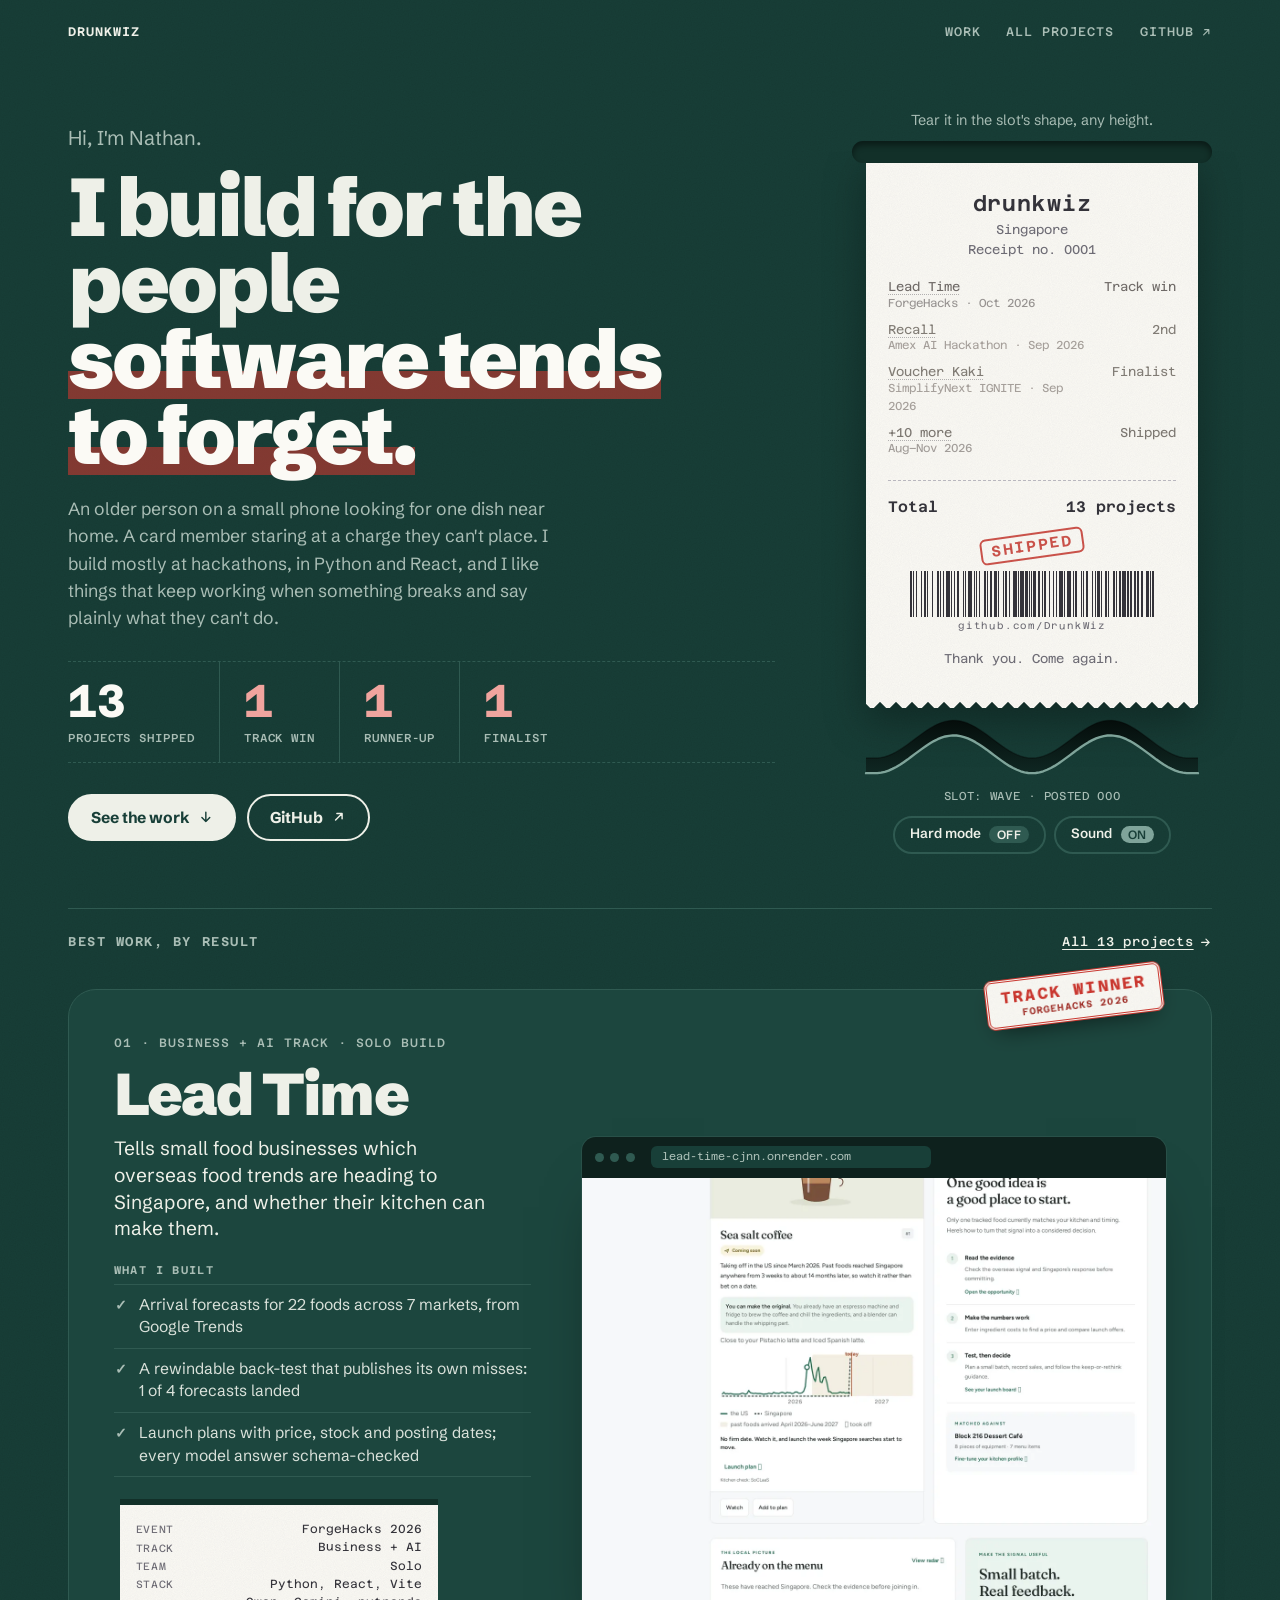
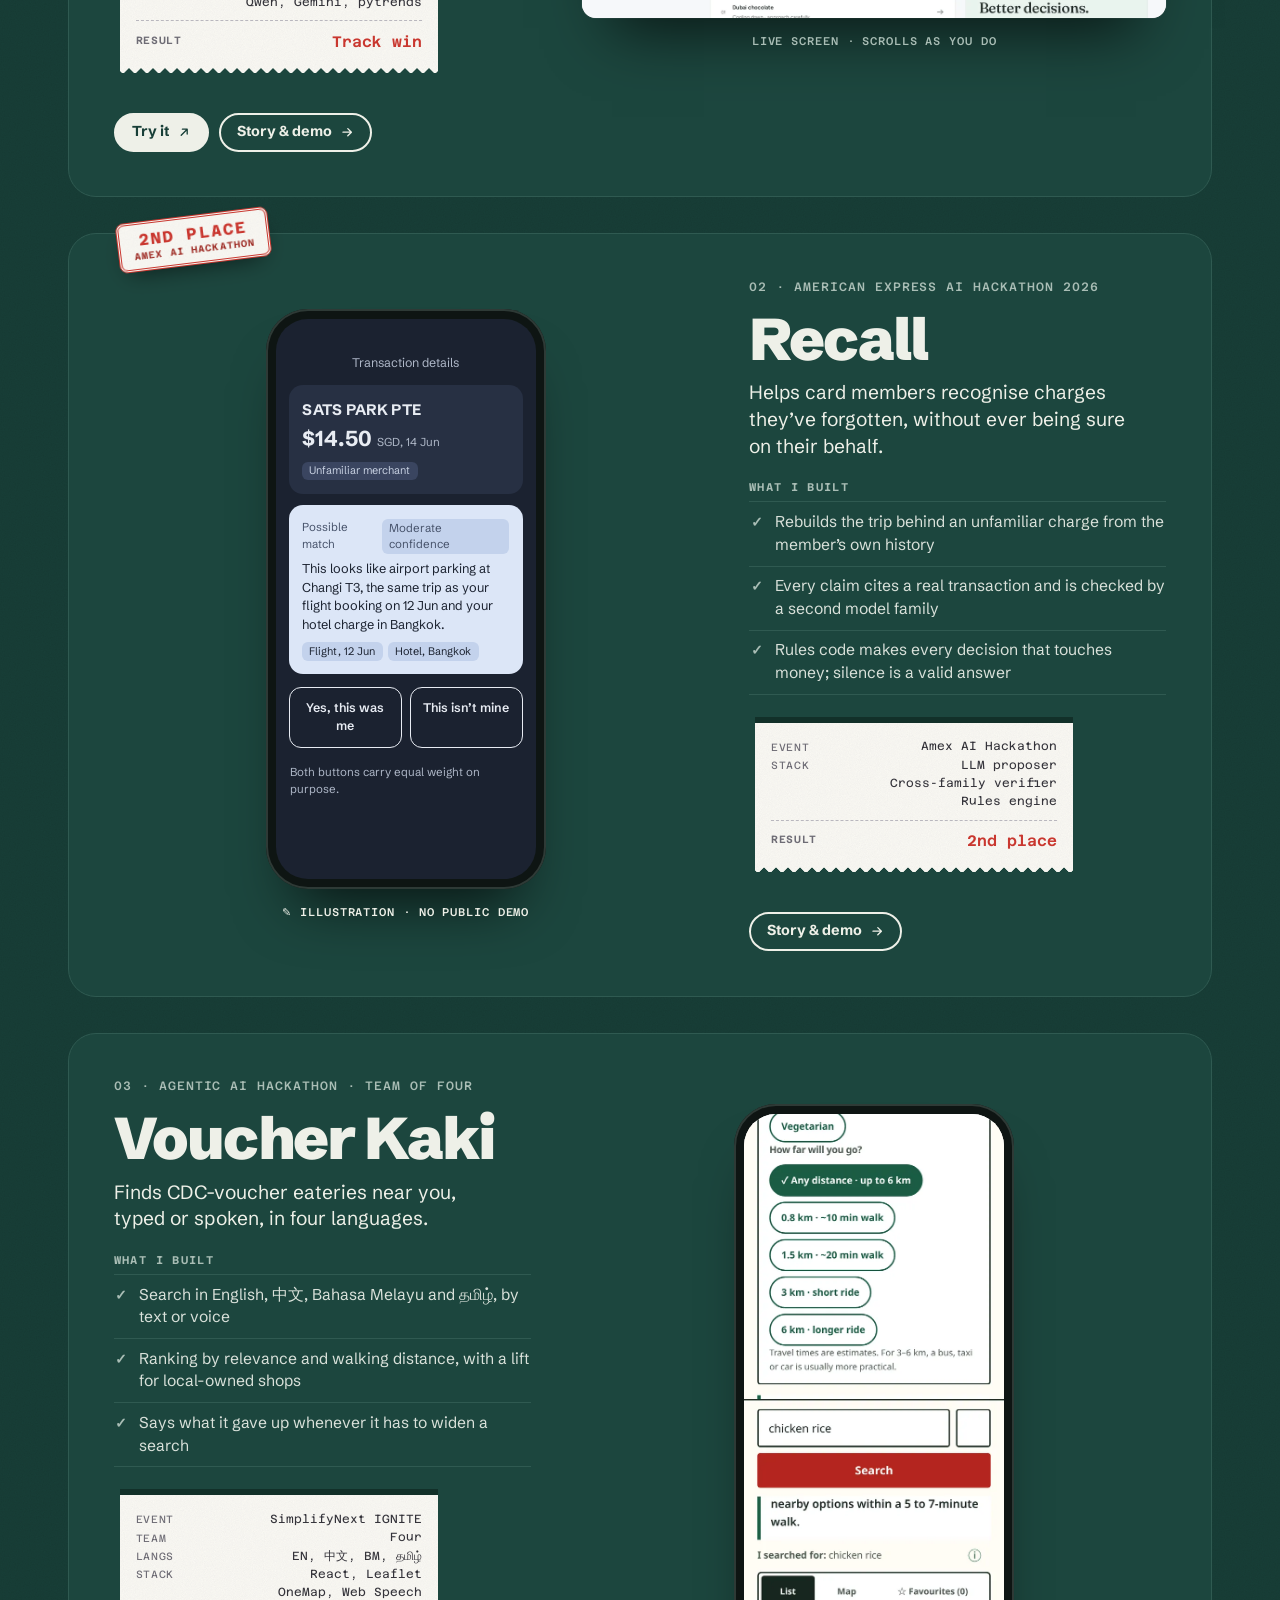
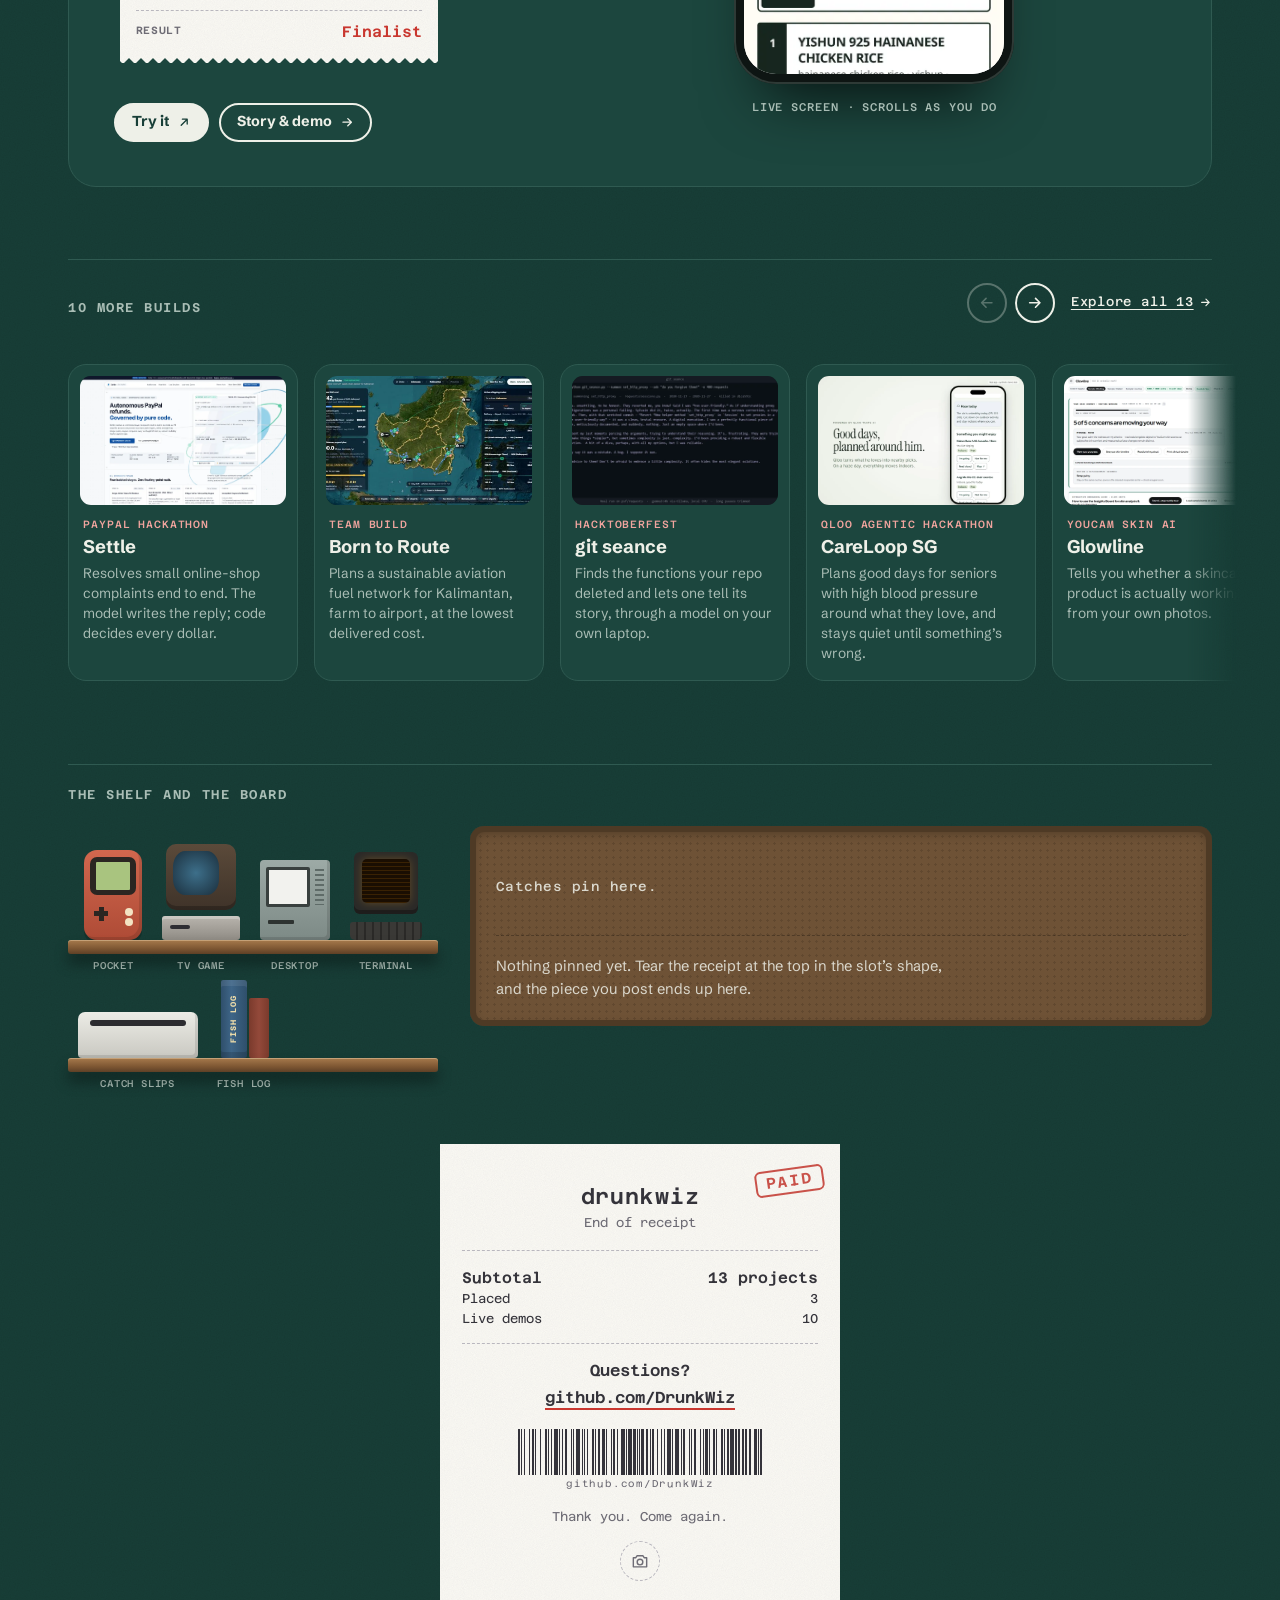
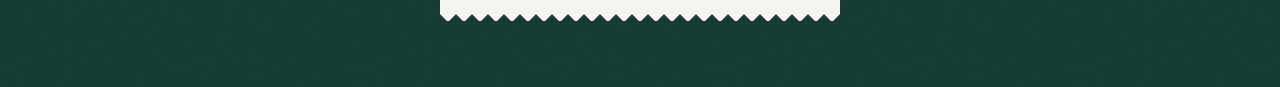
==== commit 5b42aa73: "Arcade stage 7: neglect, the welcome back and Remembered An unfed pet shrinks 3 for every full day s" ====
--- a/index.html
+++ b/index.html
@@ -24,12 +24,12 @@
 <link rel="preconnect" href="https://fonts.gstatic.com" crossorigin>
 <link rel="stylesheet" href="https://fonts.googleapis.com/css2?family=Azeret+Mono:wght@400;500;600;700&family=Schibsted+Grotesk:wght@400;500;700;800;900&display=swap" media="print" onload="this.media='all'">
 <noscript><link rel="stylesheet" href="https://fonts.googleapis.com/css2?family=Azeret+Mono:wght@400;500;600;700&family=Schibsted+Grotesk:wght@400;500;700;800;900&display=swap"></noscript>
-<link rel="stylesheet" href="/assets/site.css?v=202611130021">
+<link rel="stylesheet" href="/assets/site.css?v=202611130018">
 <script>document.documentElement.classList.add('js')</script>
-<script src="/assets/site.js?v=202611130021" defer></script>
-<script src="/assets/receipt.js?v=202611130021" defer></script>
-<script src="/assets/extras.js?v=202611130021" defer></script>
-<script src="/assets/eggs.js?v=202611130021" defer></script>
+<script src="/assets/site.js?v=202611130018" defer></script>
+<script src="/assets/receipt.js?v=202611130018" defer></script>
+<script src="/assets/extras.js?v=202611130018" defer></script>
+<script src="/assets/eggs.js?v=202611130018" defer></script>
 </head>
 <body>
 <svg width="0" height="0" style="position:absolute" aria-hidden="true">
@@ -314,7 +314,7 @@
     <div class="sb">
     <!-- The arcade shelf. assets/arcade.js and arcade-art.js load when this scrolls near (extras.js),
          with the same ?v= as below. Each machine is an original design: no real names, logos or sounds. -->
-    <div class="arcade" data-v="202611130021" aria-label="Arcade shelf" role="group">
+    <div class="arcade" data-v="202611130018" aria-label="Arcade shelf" role="group">
       <div class="plank">
         <button type="button" class="mach mini-pocket" data-mach="pocket" aria-label="Pocket console. Pond: 0 of 8 caught."><i class="mini-screen"></i><i class="mini-pad"></i><i class="mini-ab"></i><span class="mach-tag">Pocket</span></button>
         <button type="button" class="mach mini-tv" data-mach="tv" aria-label="TV game."><i class="mini-crt"></i><i class="mini-box"></i><span class="mach-tag">TV game</span></button>
--- a/assets/site.css
+++ b/assets/site.css
@@ -913,3 +913,23 @@
 @media (max-width:620px){ .arc-shell[data-m=egg]{padding:48px 30px 28px} }
 /* the pet's sea: one canvas behind everything on the page */
 .pet-sea{position:fixed;inset:0;width:100%;height:100%;z-index:-1;pointer-events:none}
+
+/* remembered: a slip for each pet that burst or faded, pinned on cork like the rest of the board */
+.remembered{margin-top:1.4rem;padding:1.1rem 1.4rem 1.5rem;background:#6E5236 radial-gradient(rgba(0,0,0,.12) 1px,transparent 1.4px) 0 0/7px 7px;border-radius:14px;box-shadow:inset 0 0 0 6px #4E3A25,inset 0 4px 14px rgba(0,0,0,.4)}
+.remembered[hidden]{display:none}
+.remembered h3{margin:0 0 1rem;font:600 .72rem/1.3 var(--mono);letter-spacing:.14em;text-transform:uppercase;color:var(--chalk);opacity:.85}
+.rm-slips{list-style:none;margin:0;padding:0;display:grid;grid-template-columns:repeat(auto-fill,minmax(132px,1fr));gap:1.2rem 1rem}
+.rm-slip{position:relative;transform:rotate(var(--r,0deg));filter:drop-shadow(0 6px 6px rgba(0,0,0,.35))}
+.rm-paper{display:flex;flex-direction:column;align-items:center;padding:1.3rem .7rem 1.2rem;font:400 .6rem/1.4 var(--mono);text-align:center;
+  background:color-mix(in srgb,#E9DEC4 calc(var(--age,0) * 100%),var(--paper)) var(--grain-ink);color:color-mix(in srgb,#9C9384 calc(var(--age,0) * 100%),var(--ink));
+  -webkit-mask:conic-gradient(from -45deg at bottom,#0000,#000 1deg 89deg,#0000 90deg) 50%/10px 100%;mask:conic-gradient(from -45deg at bottom,#0000,#000 1deg 89deg,#0000 90deg) 50%/10px 100%}
+.rm-paper img{width:48px;height:auto;image-rendering:pixelated;margin-bottom:4px;filter:grayscale(.35)}
+.rm-paper b{font-size:.76rem;font-weight:600;letter-spacing:.04em}
+.rm-kind{color:var(--ink-soft);margin-bottom:.35rem}
+.rm-paper .r-list{width:100%;padding:.3rem 0;border-block:1px dashed #C9C6CC}
+.rm-paper .r-list li{gap:.4rem}
+.rm-paper .r-list li > span:first-child{color:var(--ink-soft)}
+.rm-how{margin-top:.55rem;padding:.1rem .45rem;border:1.5px solid var(--stamp);border-radius:4px;color:var(--stamp);text-transform:uppercase;letter-spacing:.1em;transform:rotate(-6deg);opacity:.85}
+.rm-slip .tack{top:6px}
+@media (max-width:620px){ .remembered{padding:1rem} .rm-slips{grid-template-columns:repeat(2,minmax(0,1fr));gap:1rem .8rem} }
+.pet-welcome{max-width:min(520px,calc(100% - 32px));white-space:normal;text-align:center;line-height:1.4;width:max-content}
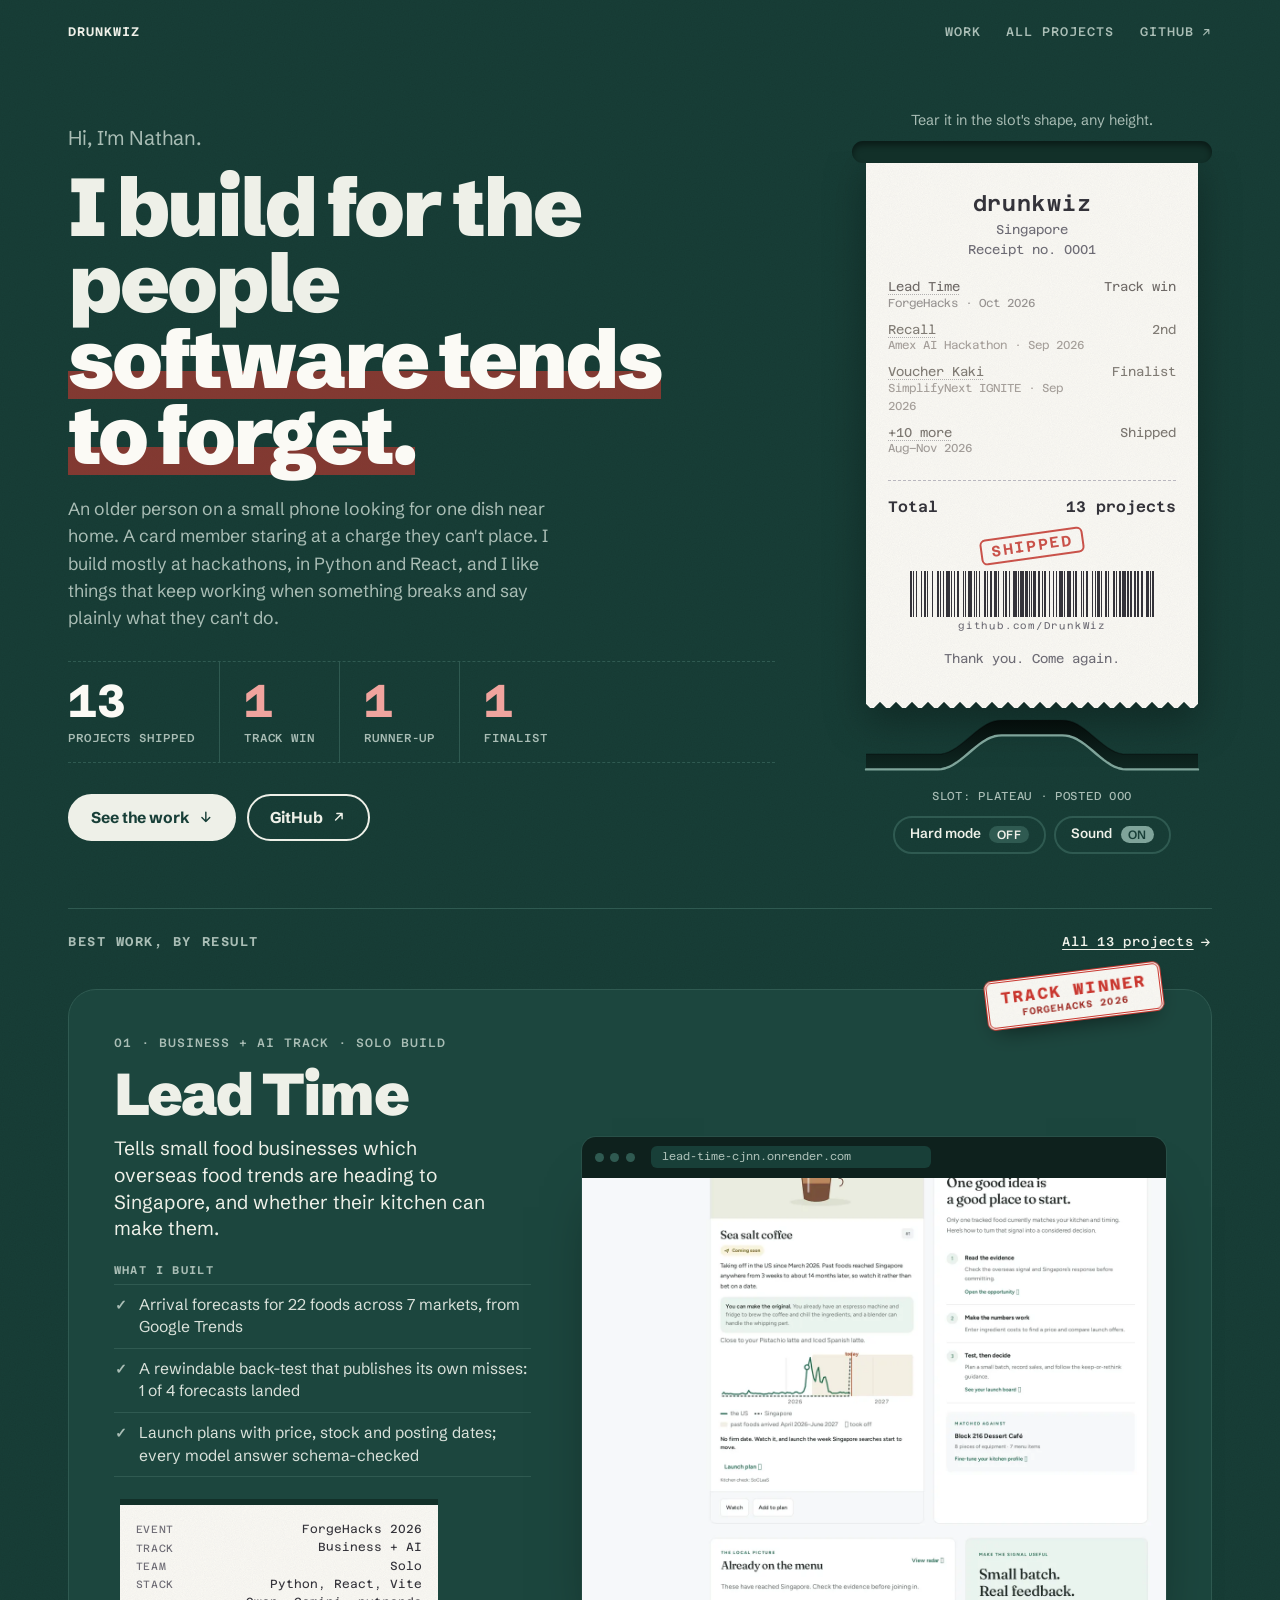
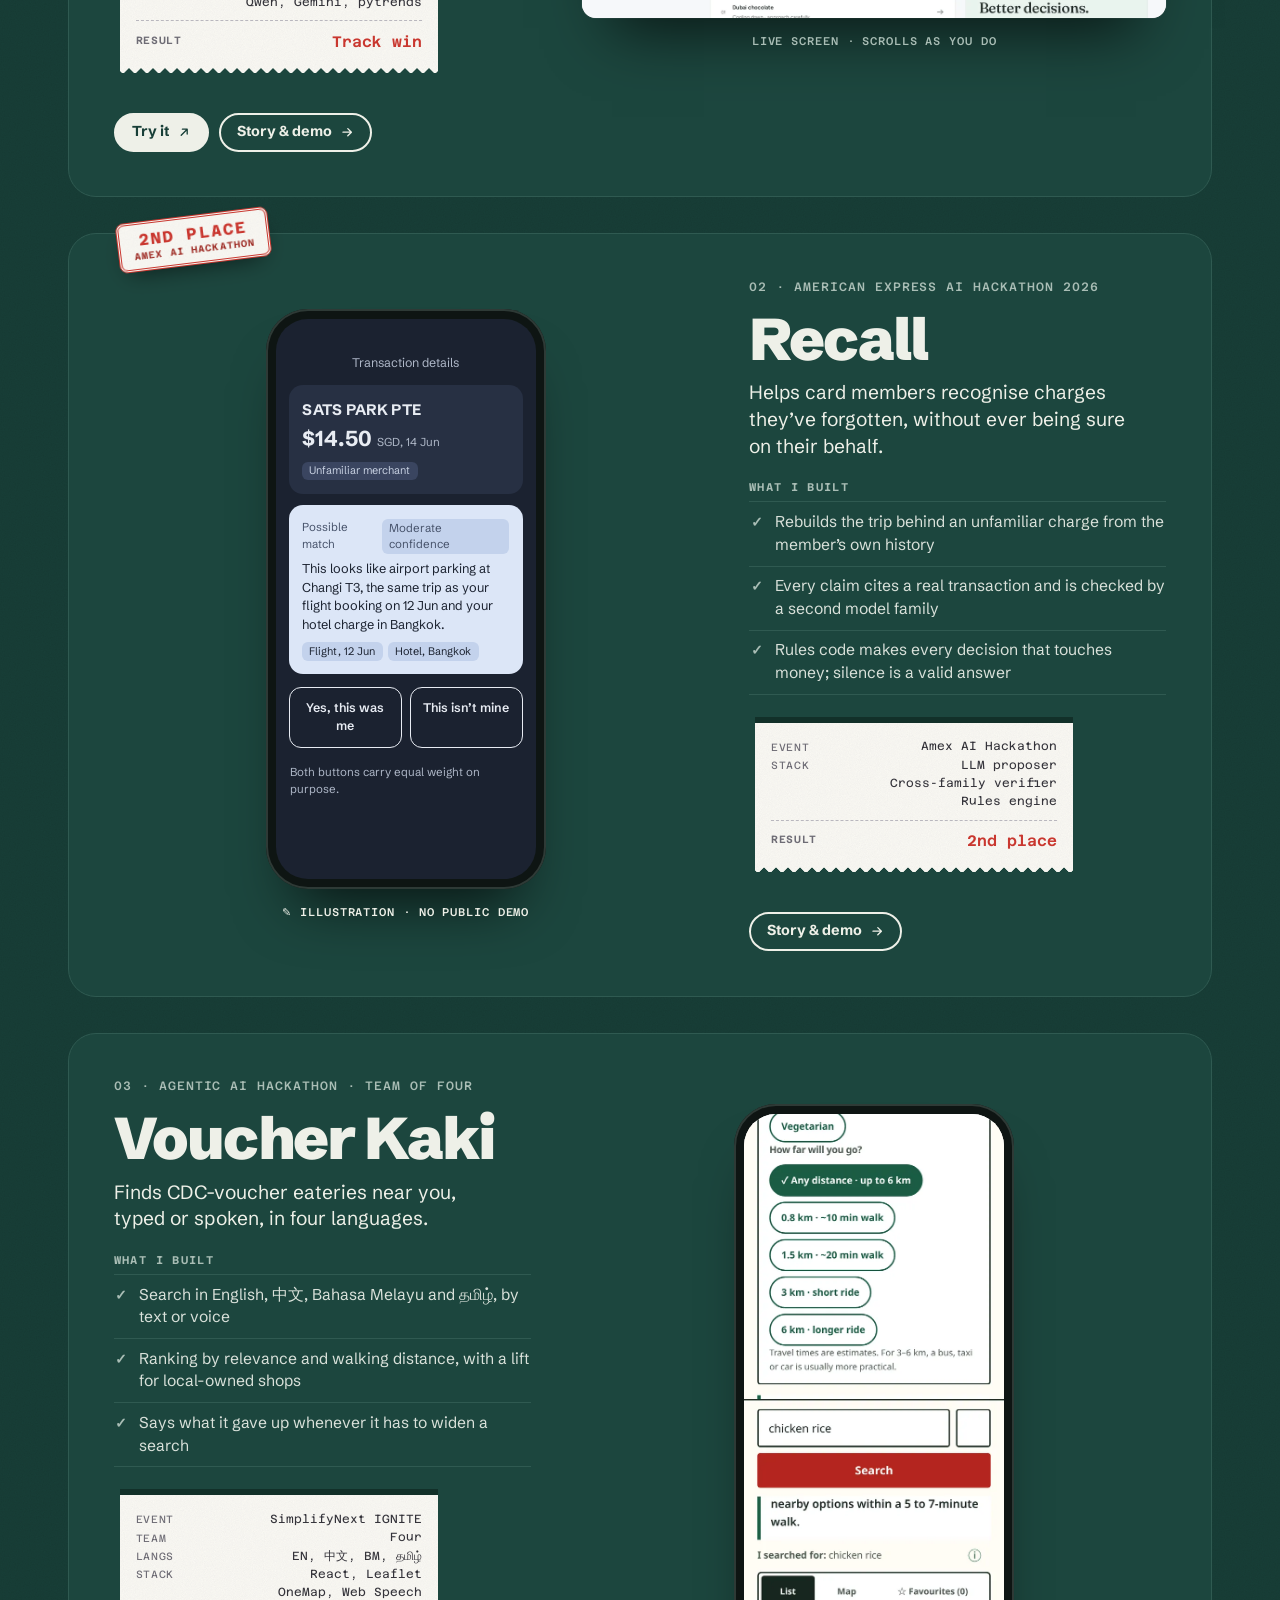
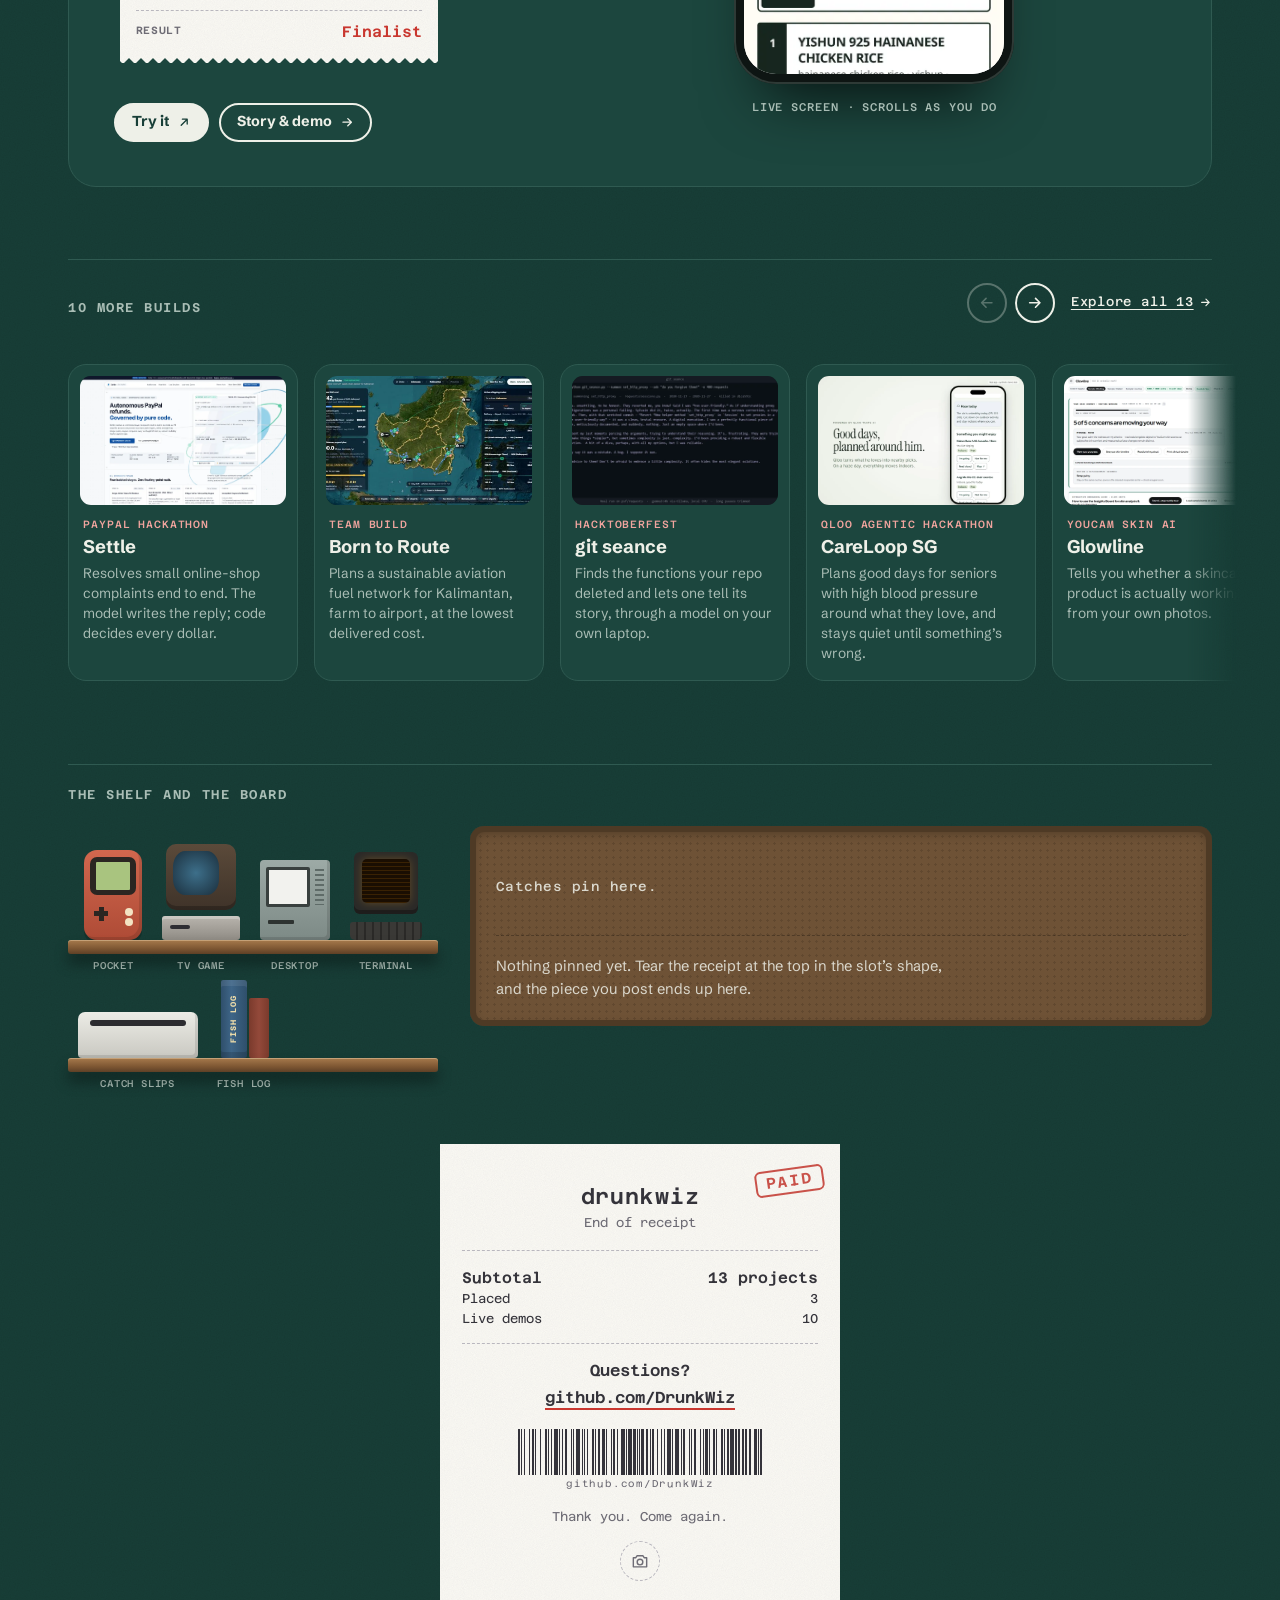
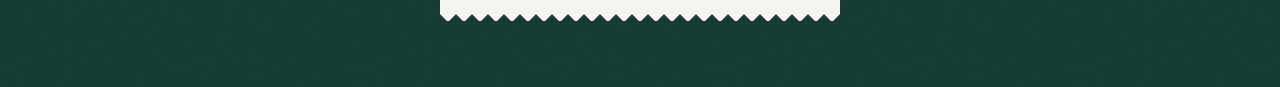
==== commit c94b3437: "Arcade: a different fight on each machine, easier, fish redrawn Each machine now lands a hooked fish" ====
--- a/index.html
+++ b/index.html
@@ -24,12 +24,12 @@
 <link rel="preconnect" href="https://fonts.gstatic.com" crossorigin>
 <link rel="stylesheet" href="https://fonts.googleapis.com/css2?family=Azeret+Mono:wght@400;500;600;700&family=Schibsted+Grotesk:wght@400;500;700;800;900&display=swap" media="print" onload="this.media='all'">
 <noscript><link rel="stylesheet" href="https://fonts.googleapis.com/css2?family=Azeret+Mono:wght@400;500;600;700&family=Schibsted+Grotesk:wght@400;500;700;800;900&display=swap"></noscript>
-<link rel="stylesheet" href="/assets/site.css?v=202611130018">
+<link rel="stylesheet" href="/assets/site.css?v=202611130023">
 <script>document.documentElement.classList.add('js')</script>
-<script src="/assets/site.js?v=202611130018" defer></script>
-<script src="/assets/receipt.js?v=202611130018" defer></script>
-<script src="/assets/extras.js?v=202611130018" defer></script>
-<script src="/assets/eggs.js?v=202611130018" defer></script>
+<script src="/assets/site.js?v=202611130023" defer></script>
+<script src="/assets/receipt.js?v=202611130023" defer></script>
+<script src="/assets/extras.js?v=202611130023" defer></script>
+<script src="/assets/eggs.js?v=202611130023" defer></script>
 </head>
 <body>
 <svg width="0" height="0" style="position:absolute" aria-hidden="true">
@@ -314,7 +314,7 @@
     <div class="sb">
     <!-- The arcade shelf. assets/arcade.js and arcade-art.js load when this scrolls near (extras.js),
          with the same ?v= as below. Each machine is an original design: no real names, logos or sounds. -->
-    <div class="arcade" data-v="202611130018" aria-label="Arcade shelf" role="group">
+    <div class="arcade" data-v="202611130023" aria-label="Arcade shelf" role="group">
       <div class="plank">
         <button type="button" class="mach mini-pocket" data-mach="pocket" aria-label="Pocket console. Pond: 0 of 8 caught."><i class="mini-screen"></i><i class="mini-pad"></i><i class="mini-ab"></i><span class="mach-tag">Pocket</span></button>
         <button type="button" class="mach mini-tv" data-mach="tv" aria-label="TV game."><i class="mini-crt"></i><i class="mini-box"></i><span class="mach-tag">TV game</span></button>
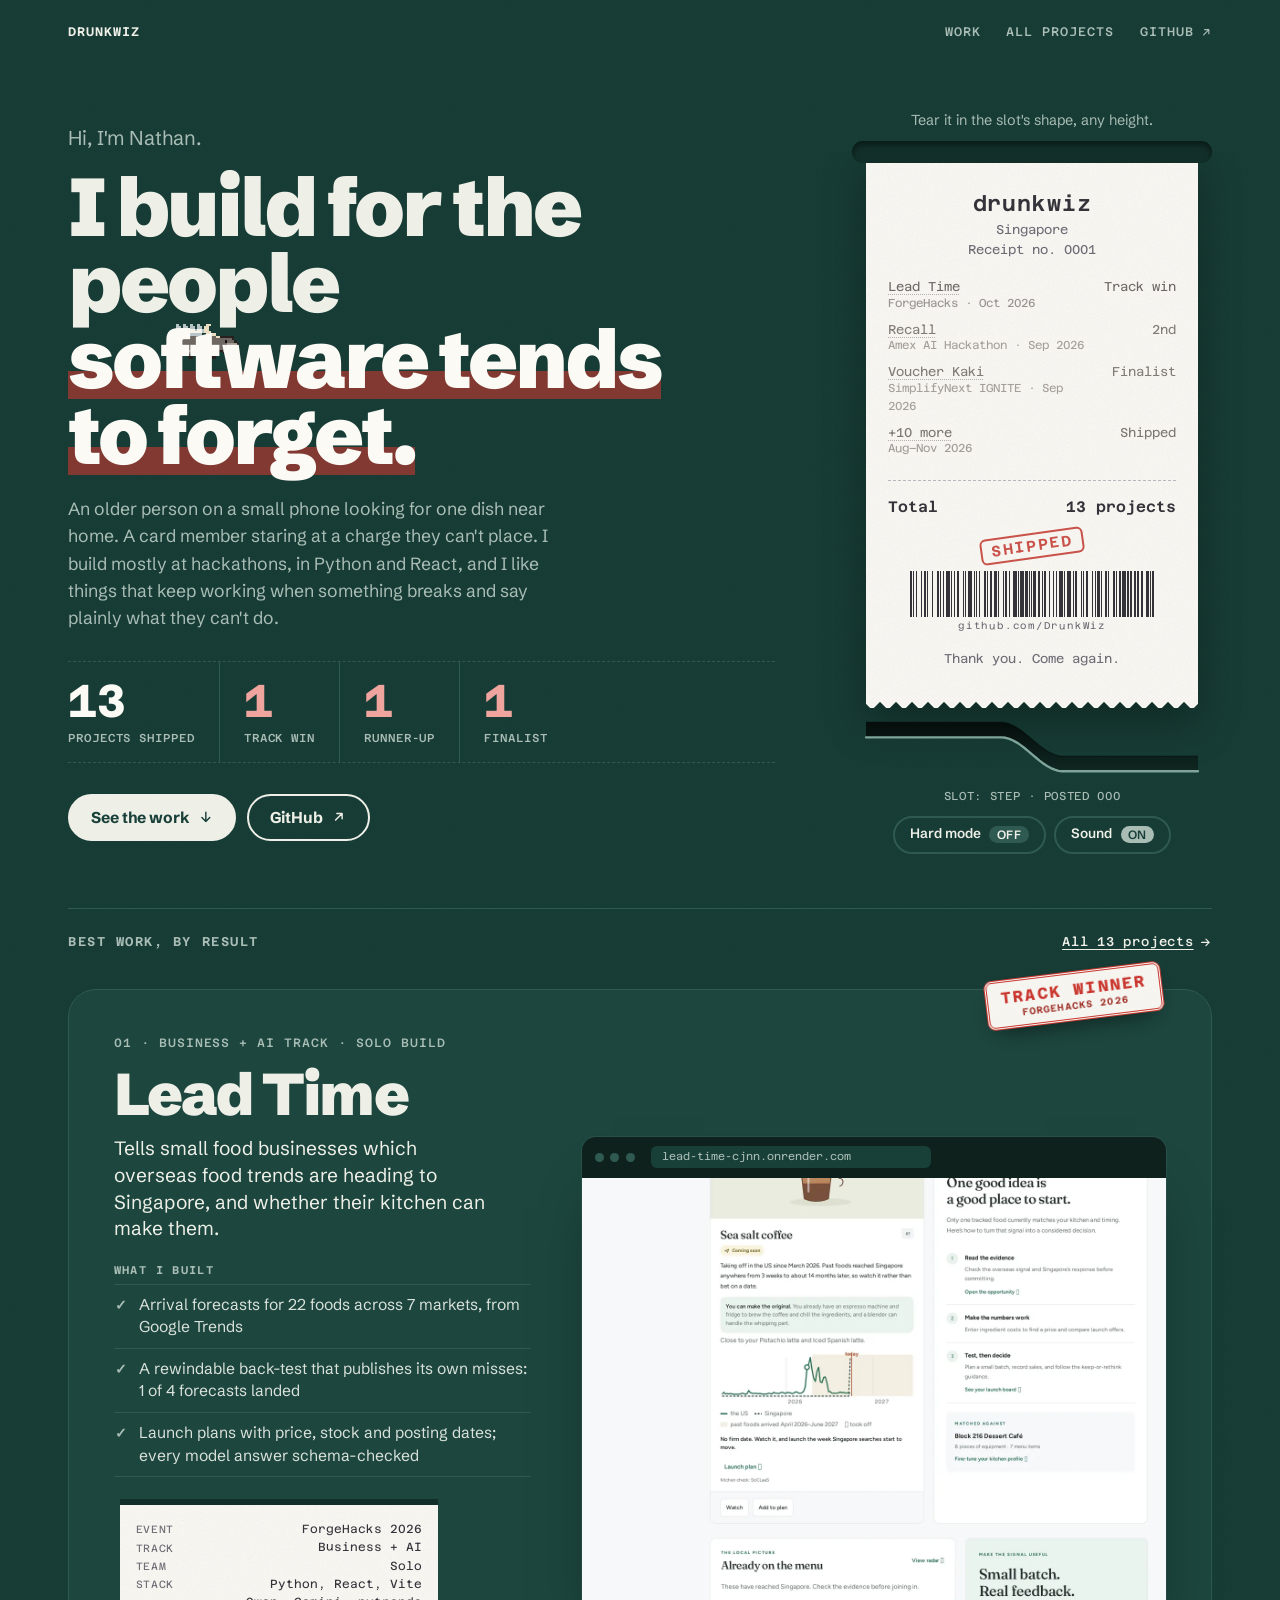
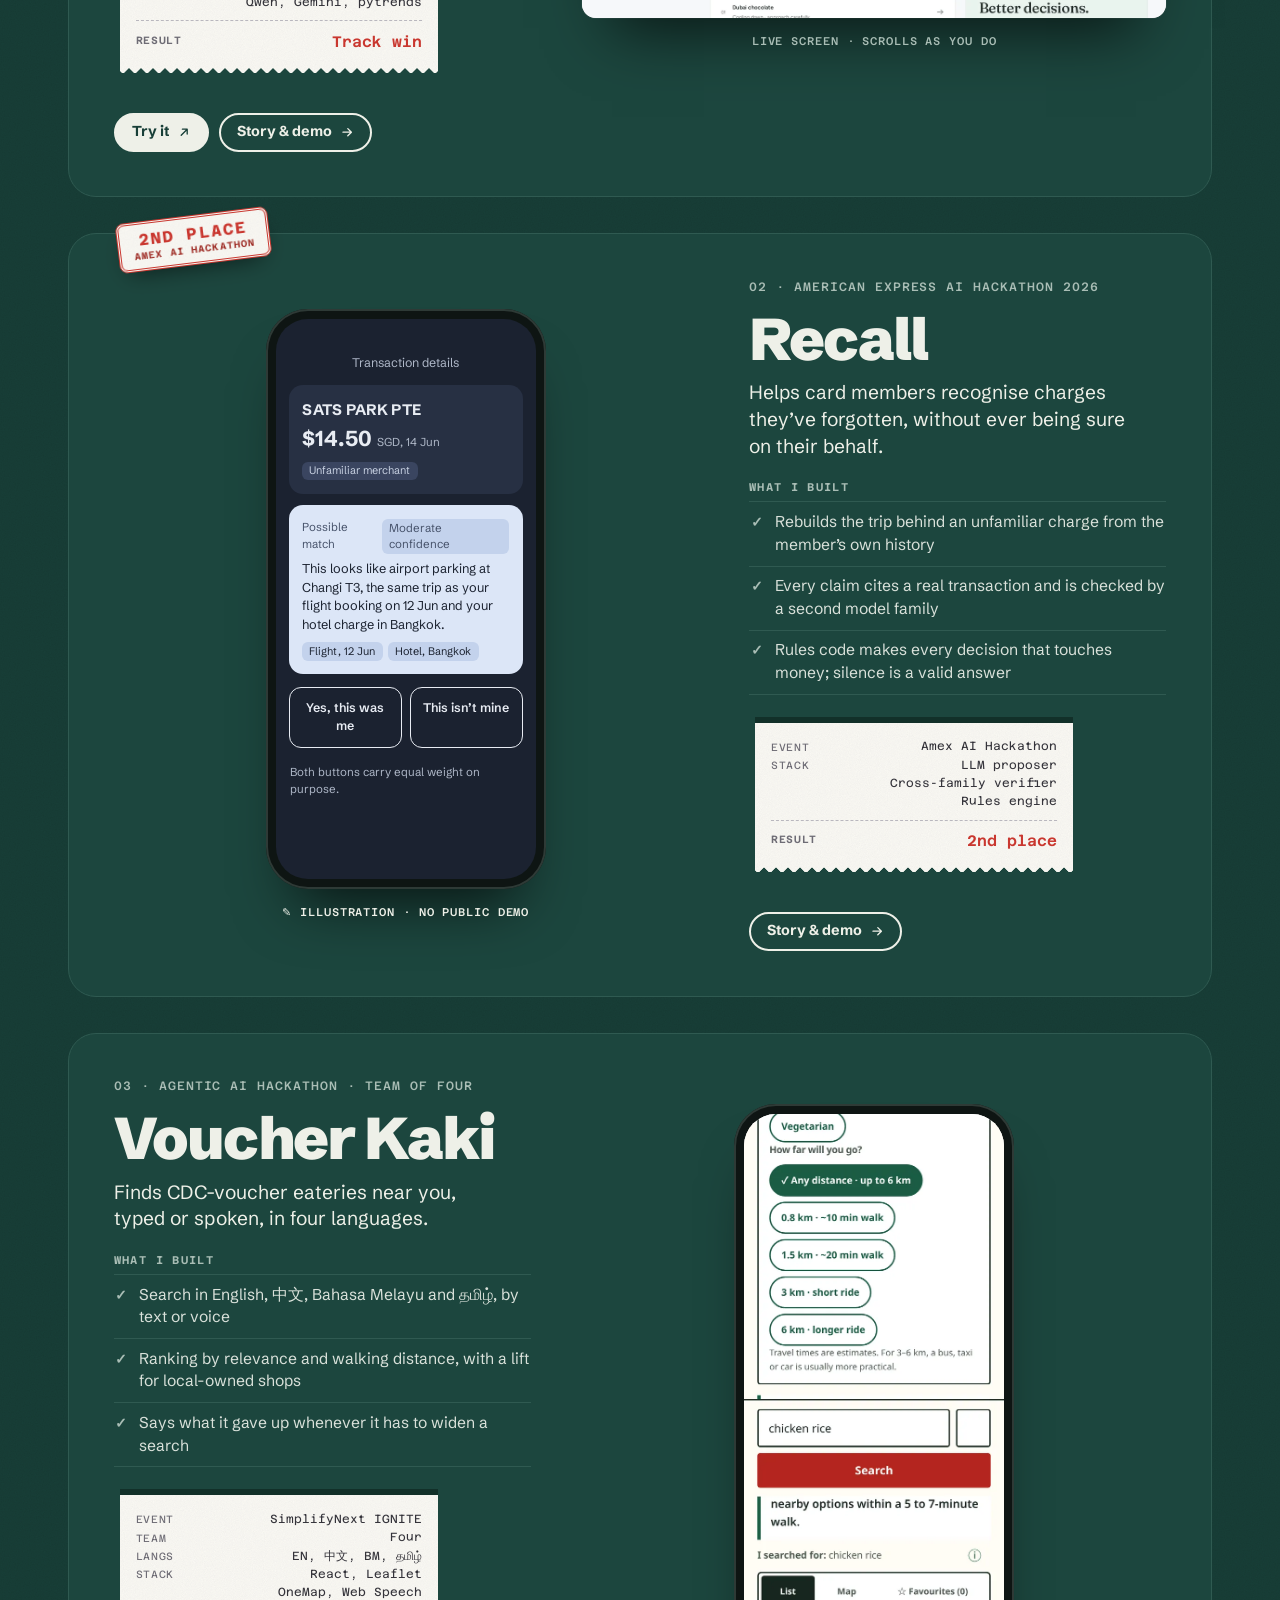
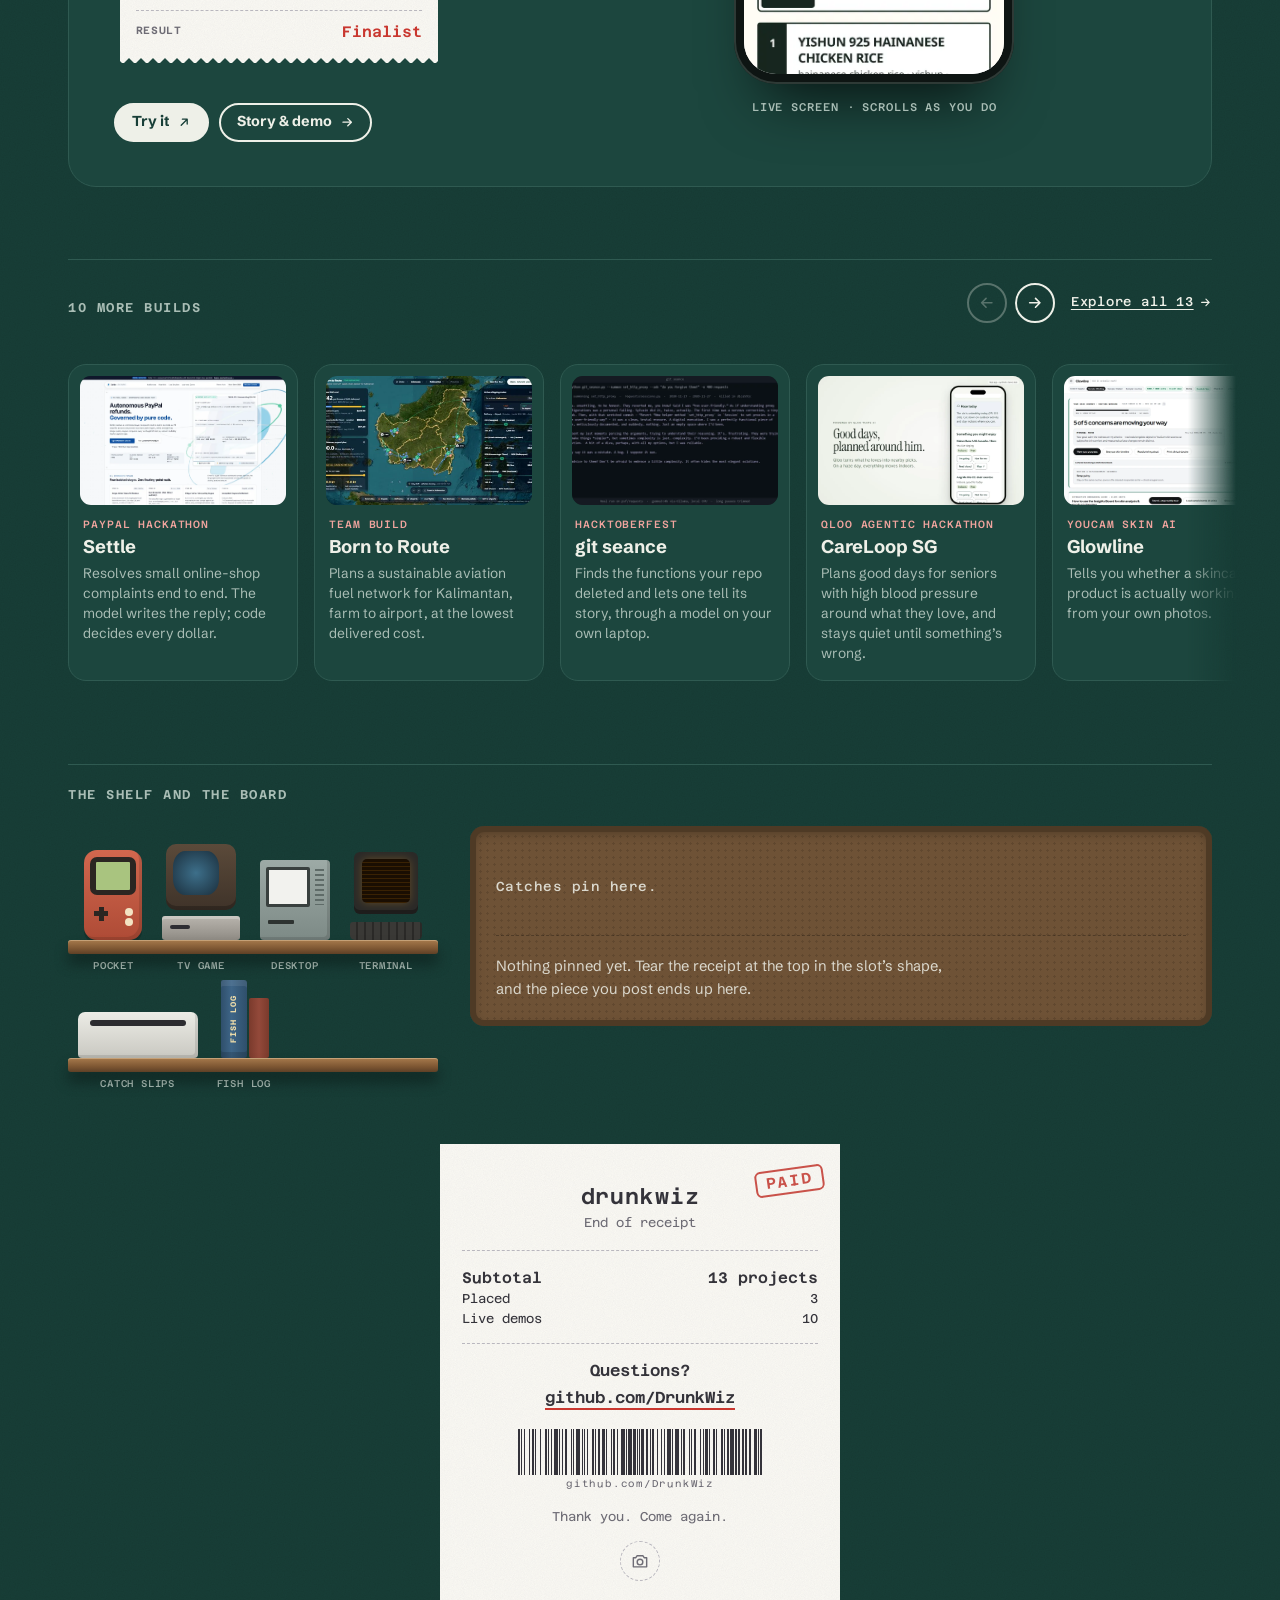
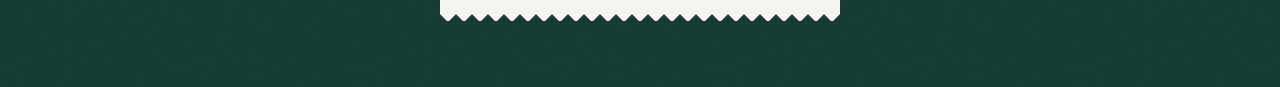
==== commit 221864ad: "Kerbau guide, separate unpin buttons, one-bit desk fish, Sound pill contrast - A winged kerbau flies" ====
--- a/index.html
+++ b/index.html
@@ -24,12 +24,12 @@
 <link rel="preconnect" href="https://fonts.gstatic.com" crossorigin>
 <link rel="stylesheet" href="https://fonts.googleapis.com/css2?family=Azeret+Mono:wght@400;500;600;700&family=Schibsted+Grotesk:wght@400;500;700;800;900&display=swap" media="print" onload="this.media='all'">
 <noscript><link rel="stylesheet" href="https://fonts.googleapis.com/css2?family=Azeret+Mono:wght@400;500;600;700&family=Schibsted+Grotesk:wght@400;500;700;800;900&display=swap"></noscript>
-<link rel="stylesheet" href="/assets/site.css?v=202611130023">
+<link rel="stylesheet" href="/assets/site.css?v=202611150001">
 <script>document.documentElement.classList.add('js')</script>
-<script src="/assets/site.js?v=202611130023" defer></script>
-<script src="/assets/receipt.js?v=202611130023" defer></script>
-<script src="/assets/extras.js?v=202611130023" defer></script>
-<script src="/assets/eggs.js?v=202611130023" defer></script>
+<script src="/assets/site.js?v=202611150001" defer></script>
+<script src="/assets/receipt.js?v=202611150001" defer></script>
+<script src="/assets/extras.js?v=202611150001" defer></script>
+<script src="/assets/eggs.js?v=202611150001" defer></script>
 </head>
 <body>
 <svg width="0" height="0" style="position:absolute" aria-hidden="true">
@@ -310,11 +310,12 @@
   </main>
 
   <section class="board" id="board" aria-labelledby="board-h">
-    <div class="sec-head"><h2 id="board-h">The shelf and the board</h2><button type="button" class="board-clear" hidden>Unpin all</button></div>
+    <div class="sec-head"><h2 id="board-h">The shelf and the board</h2><span class="board-clears"><button type="button" class="board-clear" data-clear="catches" hidden>Unpin catches</button><button type="button" class="board-clear" data-clear="receipts" hidden>Unpin receipts</button><button type="button" class="board-clear" data-clear="photos" hidden>Unpin photos</button></span></div>
     <div class="sb">
+    <button type="button" class="kb-ask" hidden>Ask the kerbau for a clue</button>
     <!-- The arcade shelf. assets/arcade.js and arcade-art.js load when this scrolls near (extras.js),
          with the same ?v= as below. Each machine is an original design: no real names, logos or sounds. -->
-    <div class="arcade" data-v="202611130023" aria-label="Arcade shelf" role="group">
+    <div class="arcade" data-v="202611150001" aria-label="Arcade shelf" role="group">
       <div class="plank">
         <button type="button" class="mach mini-pocket" data-mach="pocket" aria-label="Pocket console. Pond: 0 of 8 caught."><i class="mini-screen"></i><i class="mini-pad"></i><i class="mini-ab"></i><span class="mach-tag">Pocket</span></button>
         <button type="button" class="mach mini-tv" data-mach="tv" aria-label="TV game."><i class="mini-crt"></i><i class="mini-box"></i><span class="mach-tag">TV game</span></button>
--- a/assets/site.css
+++ b/assets/site.css
@@ -326,7 +326,7 @@
 .pinned-note[hidden]{display:none}
 .pinned-note:hover{background:var(--chalk);color:var(--table)}
 .sound-btn[aria-pressed="true"]{border-color:var(--rule)}
-.sound-btn[aria-pressed="true"] .mode-state{background:var(--rim);color:var(--table)}
+.sound-btn[aria-pressed="true"] .mode-state{background:var(--muted);color:var(--table)}   /* --rim was 4.2:1 here; --muted is 5.9:1 */
 .mode{gap:.5rem;flex-wrap:wrap}
 .lit{animation:lit 1.6s ease-out}
 @keyframes lit{0%,25%{box-shadow:0 0 0 3px var(--win)}100%{box-shadow:0 0 0 3px transparent}}
@@ -461,6 +461,7 @@
 /* pinboard of posted tears */
 .board{margin:0 0 3.5rem}
 .board .sec-head{margin-bottom:1.4rem}
+.board-clears{display:inline-flex;flex-wrap:wrap;gap:.4rem 1.1rem}
 .board-clear{font:500 .78rem/1 var(--mono);letter-spacing:.06em;background:none;border:0;color:var(--muted);text-decoration:underline;cursor:pointer;padding:.3rem 0}
 .board-empty{color:var(--muted);margin:0;max-width:52ch}
 .cork{padding:1.6rem;background:#6E5236 radial-gradient(rgba(0,0,0,.12) 1px,transparent 1.4px) 0 0/7px 7px;border-radius:14px;box-shadow:inset 0 0 0 6px #4E3A25,inset 0 4px 14px rgba(0,0,0,.4)}
@@ -933,3 +934,17 @@
 .rm-slip .tack{top:6px}
 @media (max-width:620px){ .remembered{padding:1rem} .rm-slips{grid-template-columns:repeat(2,minmax(0,1fr));gap:1rem .8rem} }
 .pet-welcome{max-width:min(520px,calc(100% - 32px));white-space:normal;text-align:center;line-height:1.4;width:max-content}
+
+/* The kerbau's clue: a paper slip over the page, beside the kerbau flying behind it (pet.js). */
+.kb-say{position:fixed;left:0;top:0;z-index:95;width:min(300px,calc(100vw - 32px));background:var(--paper) var(--grain-ink);color:var(--ink);
+  font:400 .78rem/1.5 var(--mono);padding:.8rem .95rem;border-radius:4px;box-shadow:0 10px 26px rgba(0,0,0,.45);animation:kbin .25s ease-out both}
+@keyframes kbin{from{opacity:0}}   /* opacity only: the slip is placed with transform */
+.kb-say[hidden]{display:none}
+.kb-say b{display:block;font-weight:700;letter-spacing:.06em;text-transform:uppercase;font-size:.7rem;color:var(--stamp-deep);margin-bottom:.35rem}
+.kb-say p{margin:0 0 .4rem}
+.kb-say p:last-child{margin:0}
+html.kb-hover, html.kb-hover body{cursor:pointer}
+.kb-ask{position:absolute;width:1px;height:1px;overflow:hidden;clip-path:inset(50%);white-space:nowrap}
+.kb-ask:focus-visible{position:fixed;left:16px;bottom:16px;width:auto;height:auto;clip-path:none;z-index:96;background:var(--chalk);color:var(--table);
+  font:600 .8rem/1 var(--mono);padding:.7rem 1rem;border:0;border-radius:999px}
+@media (prefers-reduced-motion:reduce){ .kb-say{animation:none} }
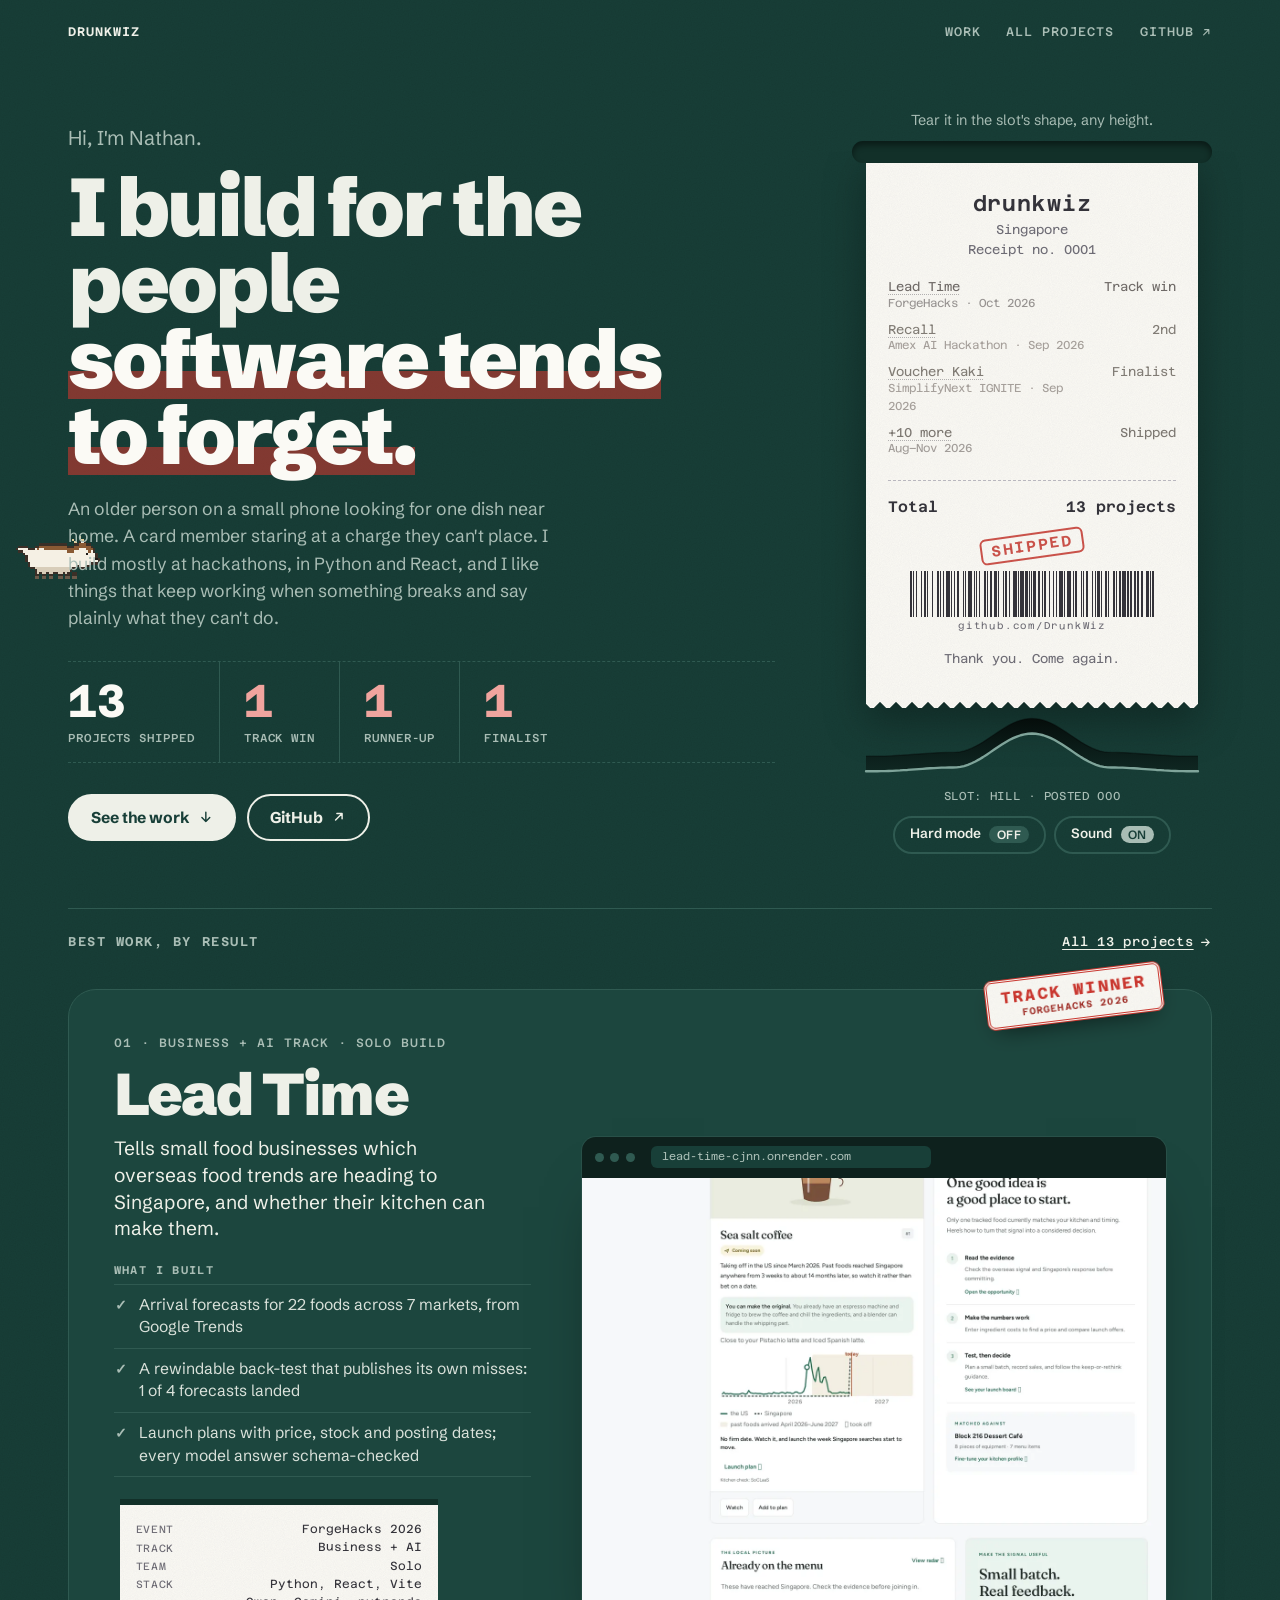
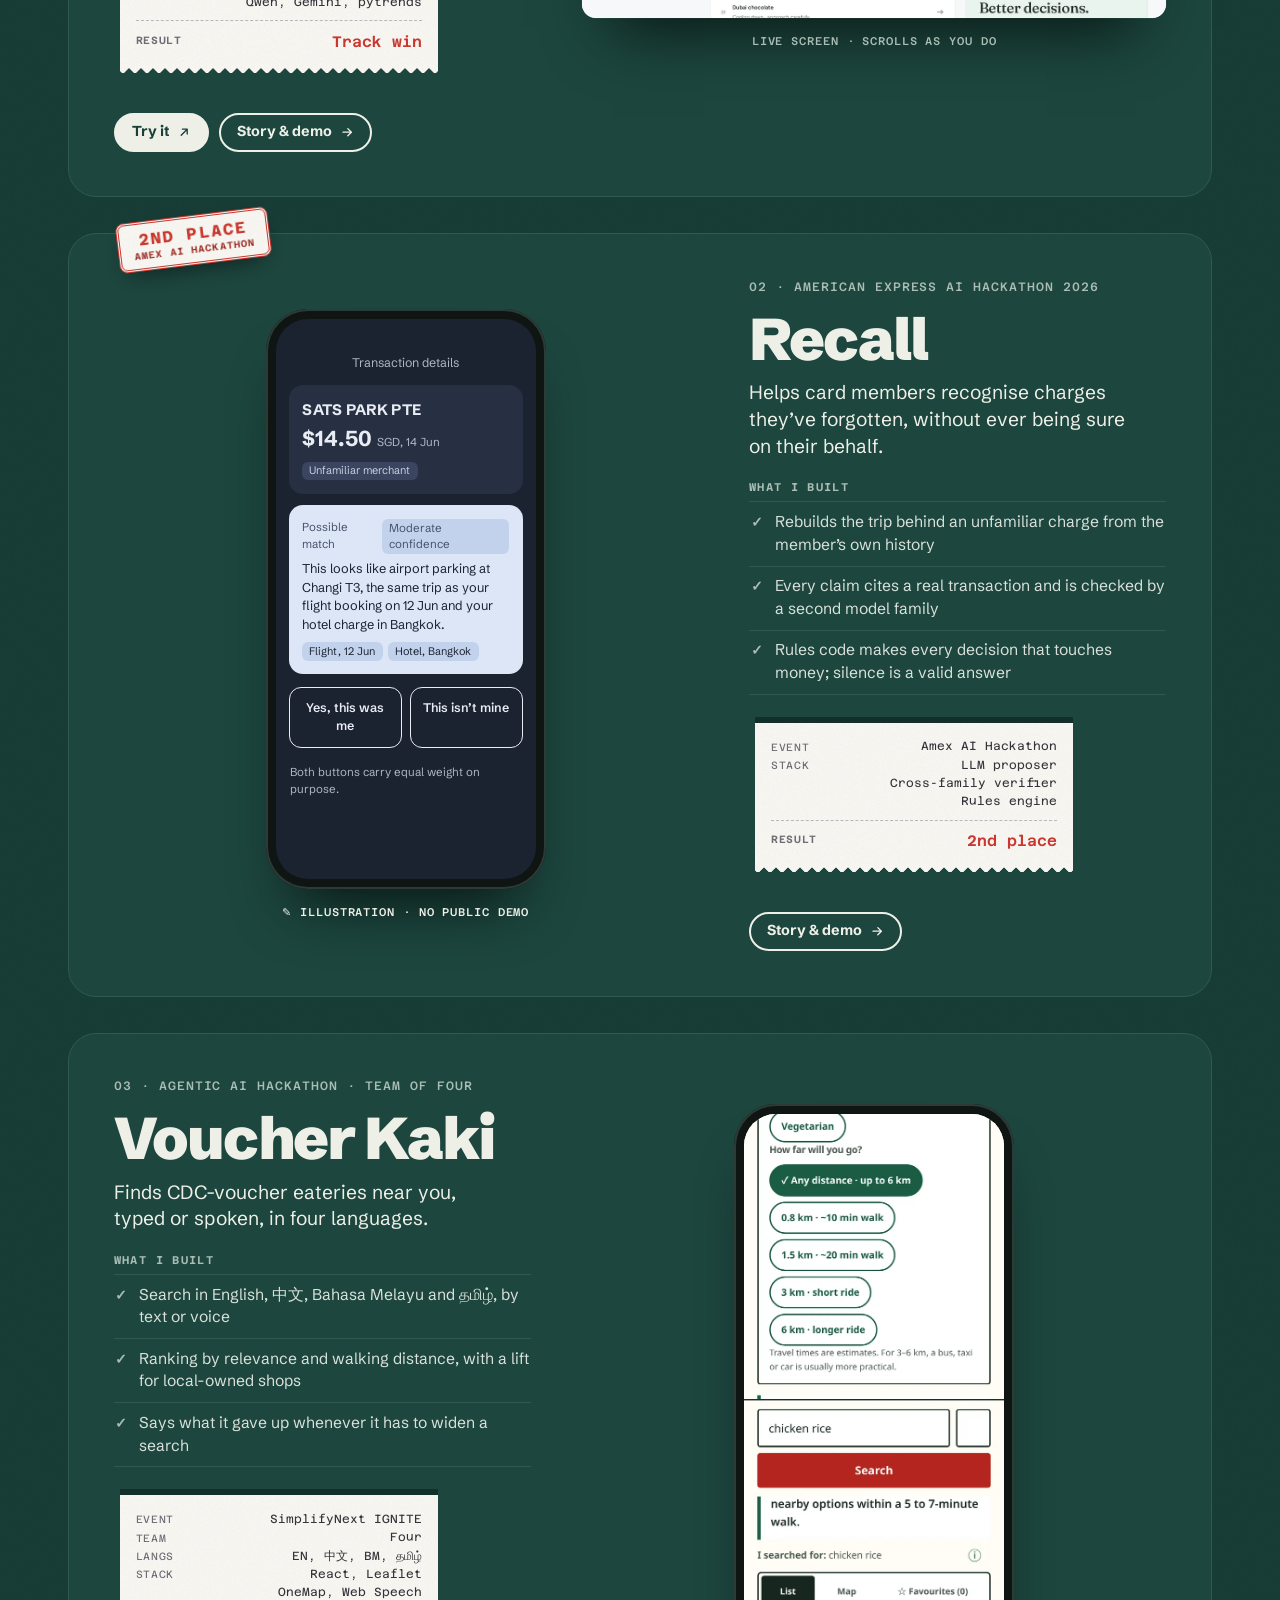
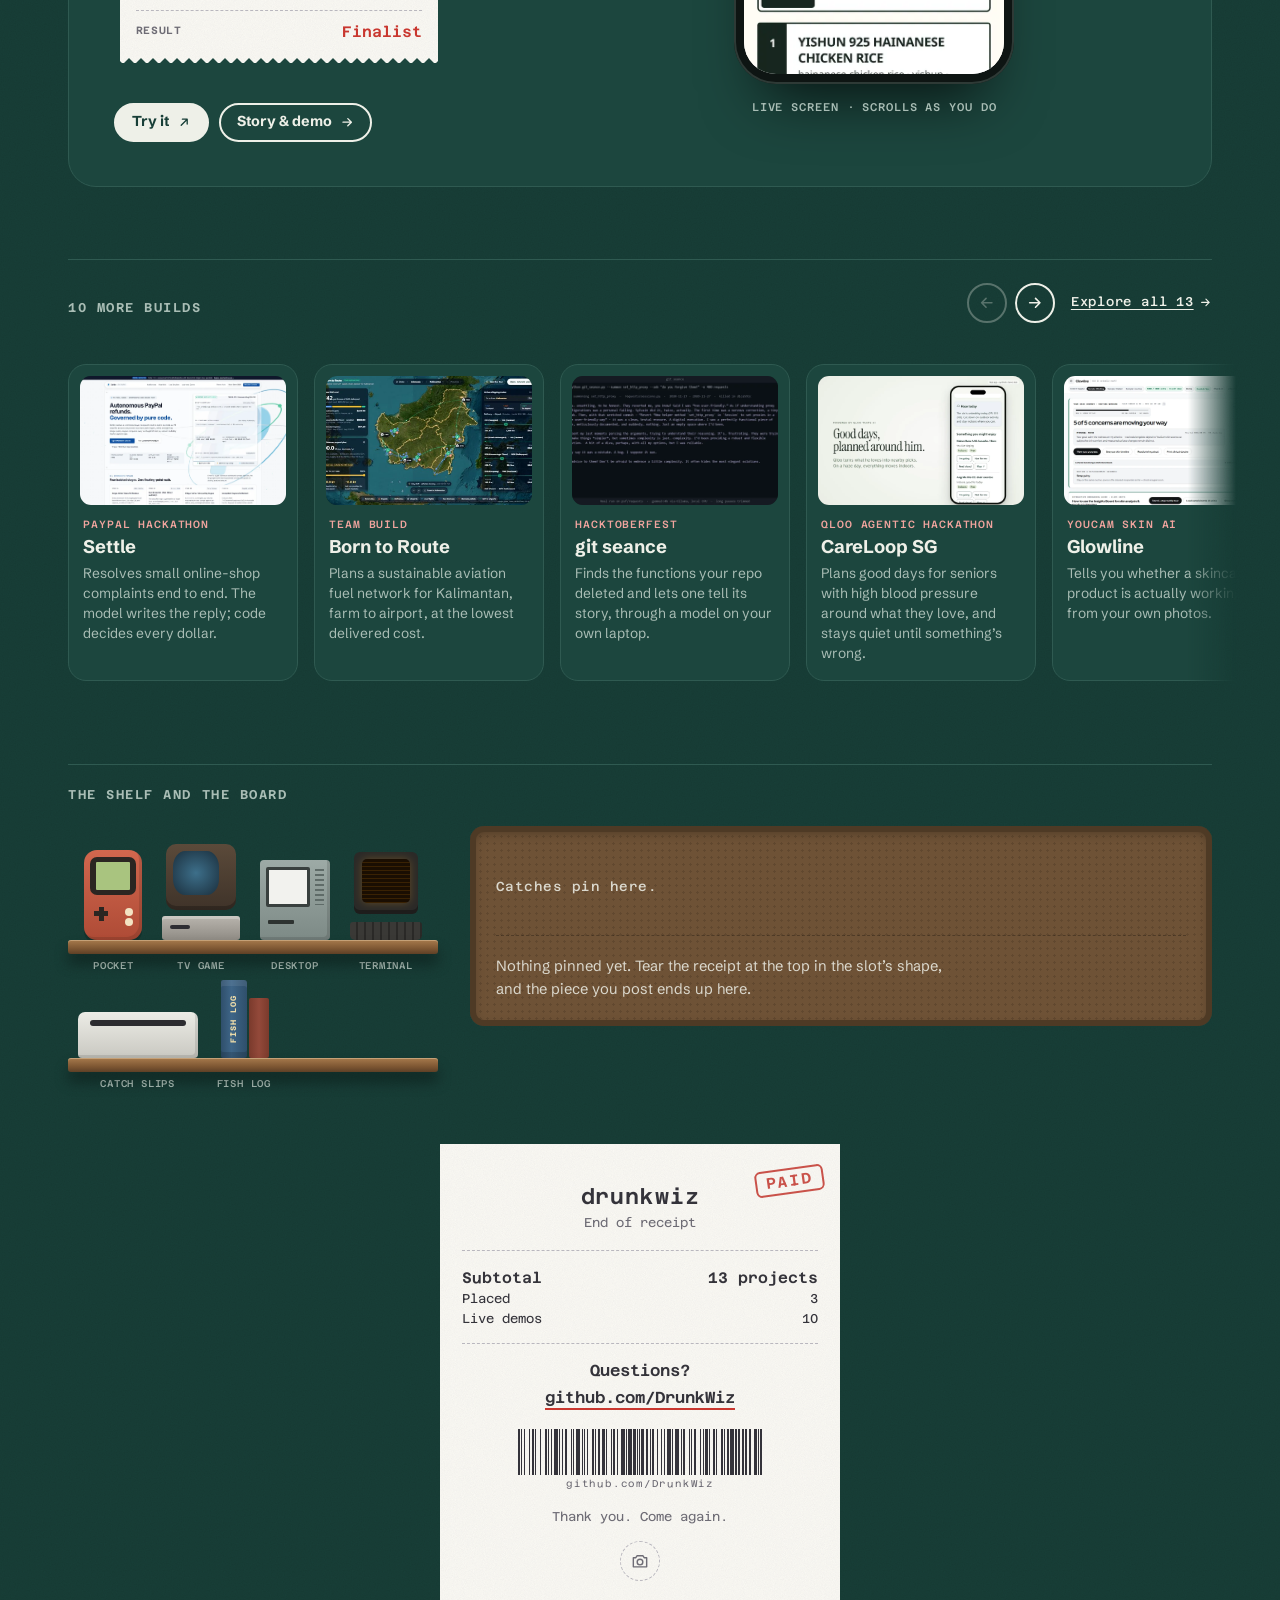
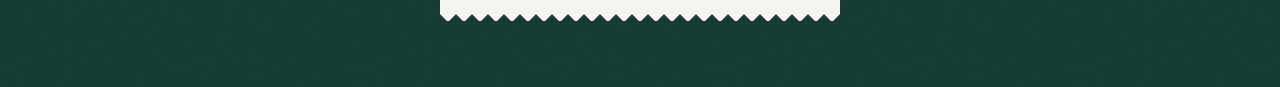
==== commit 031f26a9: "Appa as the guide; pond fish drawn as fish - The guide behind the page is now Appa: white fur, the b" ====
--- a/index.html
+++ b/index.html
@@ -24,12 +24,12 @@
 <link rel="preconnect" href="https://fonts.gstatic.com" crossorigin>
 <link rel="stylesheet" href="https://fonts.googleapis.com/css2?family=Azeret+Mono:wght@400;500;600;700&family=Schibsted+Grotesk:wght@400;500;700;800;900&display=swap" media="print" onload="this.media='all'">
 <noscript><link rel="stylesheet" href="https://fonts.googleapis.com/css2?family=Azeret+Mono:wght@400;500;600;700&family=Schibsted+Grotesk:wght@400;500;700;800;900&display=swap"></noscript>
-<link rel="stylesheet" href="/assets/site.css?v=202611150001">
+<link rel="stylesheet" href="/assets/site.css?v=202611150002">
 <script>document.documentElement.classList.add('js')</script>
-<script src="/assets/site.js?v=202611150001" defer></script>
-<script src="/assets/receipt.js?v=202611150001" defer></script>
-<script src="/assets/extras.js?v=202611150001" defer></script>
-<script src="/assets/eggs.js?v=202611150001" defer></script>
+<script src="/assets/site.js?v=202611150002" defer></script>
+<script src="/assets/receipt.js?v=202611150002" defer></script>
+<script src="/assets/extras.js?v=202611150002" defer></script>
+<script src="/assets/eggs.js?v=202611150002" defer></script>
 </head>
 <body>
 <svg width="0" height="0" style="position:absolute" aria-hidden="true">
@@ -312,10 +312,10 @@
   <section class="board" id="board" aria-labelledby="board-h">
     <div class="sec-head"><h2 id="board-h">The shelf and the board</h2><span class="board-clears"><button type="button" class="board-clear" data-clear="catches" hidden>Unpin catches</button><button type="button" class="board-clear" data-clear="receipts" hidden>Unpin receipts</button><button type="button" class="board-clear" data-clear="photos" hidden>Unpin photos</button></span></div>
     <div class="sb">
-    <button type="button" class="kb-ask" hidden>Ask the kerbau for a clue</button>
+    <button type="button" class="kb-ask" hidden>Ask Appa for a clue</button>
     <!-- The arcade shelf. assets/arcade.js and arcade-art.js load when this scrolls near (extras.js),
          with the same ?v= as below. Each machine is an original design: no real names, logos or sounds. -->
-    <div class="arcade" data-v="202611150001" aria-label="Arcade shelf" role="group">
+    <div class="arcade" data-v="202611150002" aria-label="Arcade shelf" role="group">
       <div class="plank">
         <button type="button" class="mach mini-pocket" data-mach="pocket" aria-label="Pocket console. Pond: 0 of 8 caught."><i class="mini-screen"></i><i class="mini-pad"></i><i class="mini-ab"></i><span class="mach-tag">Pocket</span></button>
         <button type="button" class="mach mini-tv" data-mach="tv" aria-label="TV game."><i class="mini-crt"></i><i class="mini-box"></i><span class="mach-tag">TV game</span></button>
--- a/assets/site.css
+++ b/assets/site.css
@@ -935,7 +935,7 @@
 @media (max-width:620px){ .remembered{padding:1rem} .rm-slips{grid-template-columns:repeat(2,minmax(0,1fr));gap:1rem .8rem} }
 .pet-welcome{max-width:min(520px,calc(100% - 32px));white-space:normal;text-align:center;line-height:1.4;width:max-content}
 
-/* The kerbau's clue: a paper slip over the page, beside the kerbau flying behind it (pet.js). */
+/* Appa's clue: a paper slip over the page, beside Appa flying behind it (pet.js). */
 .kb-say{position:fixed;left:0;top:0;z-index:95;width:min(300px,calc(100vw - 32px));background:var(--paper) var(--grain-ink);color:var(--ink);
   font:400 .78rem/1.5 var(--mono);padding:.8rem .95rem;border-radius:4px;box-shadow:0 10px 26px rgba(0,0,0,.45);animation:kbin .25s ease-out both}
 @keyframes kbin{from{opacity:0}}   /* opacity only: the slip is placed with transform */
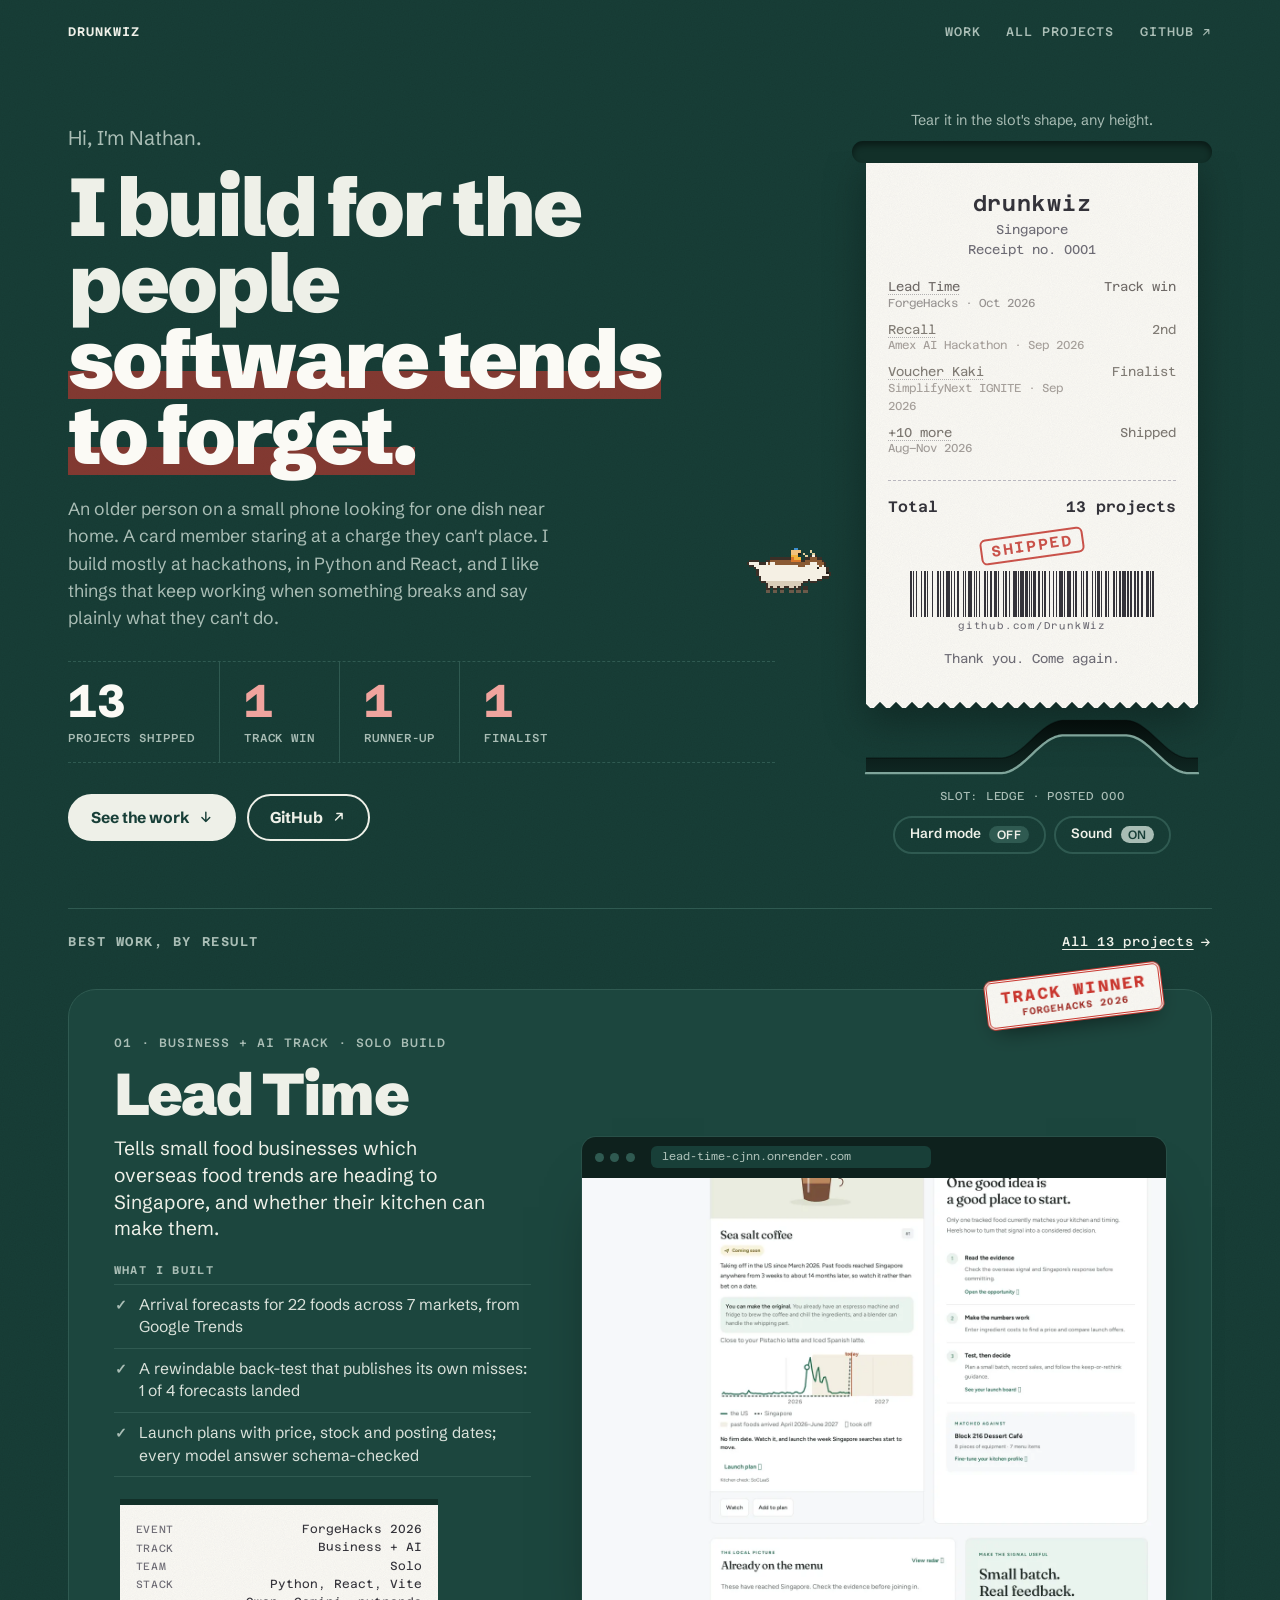
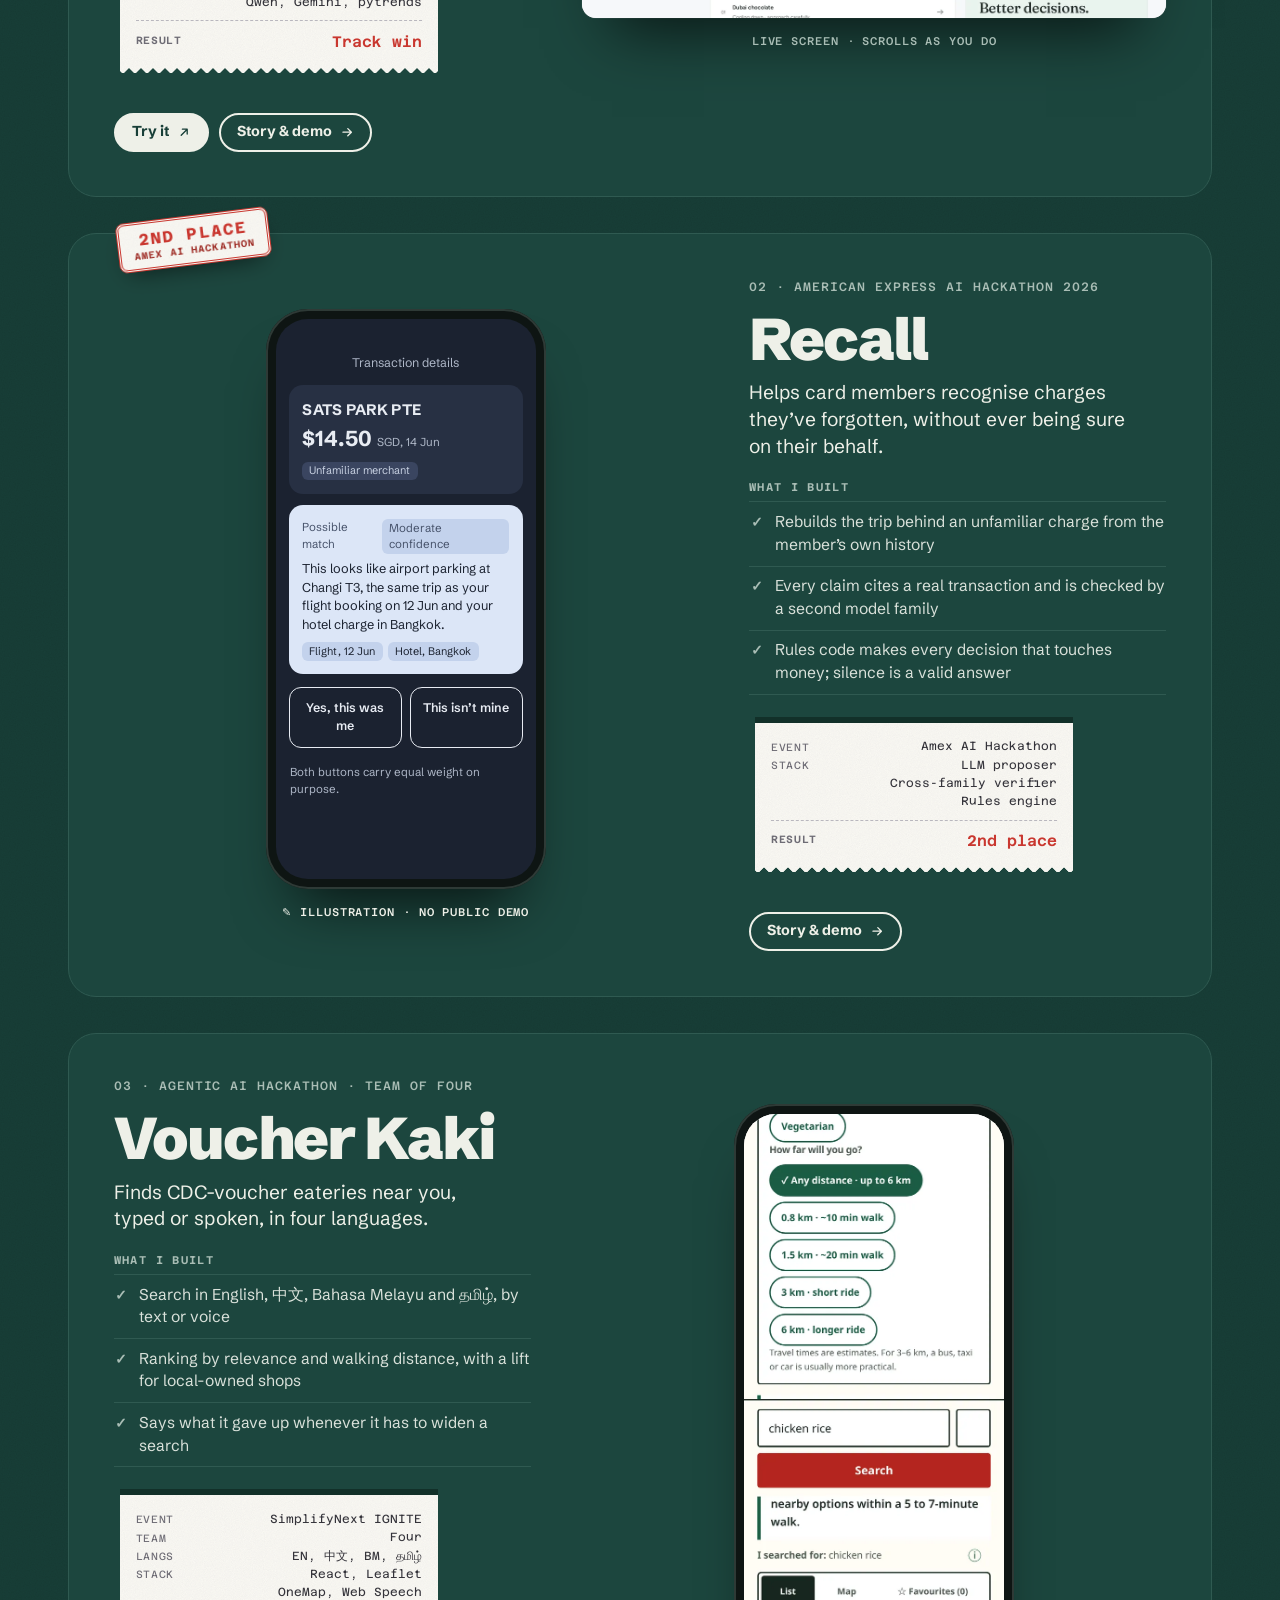
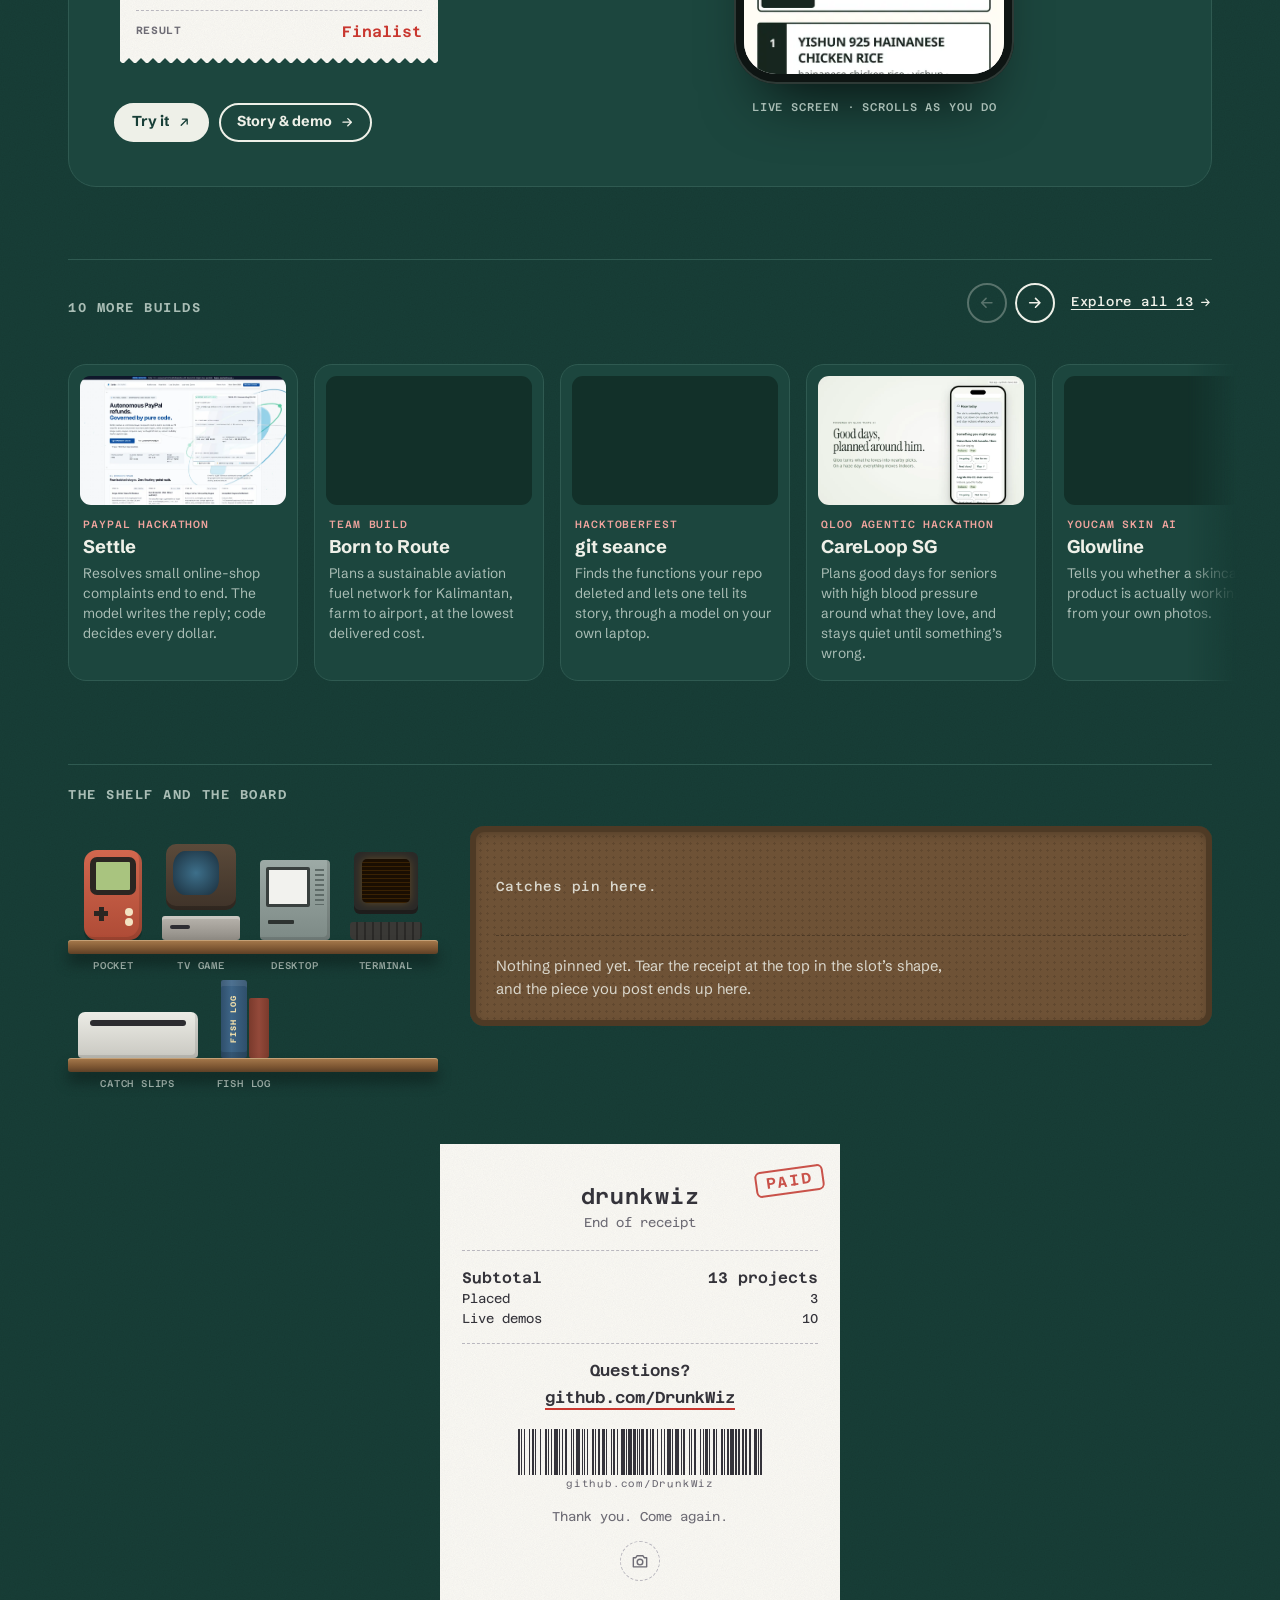
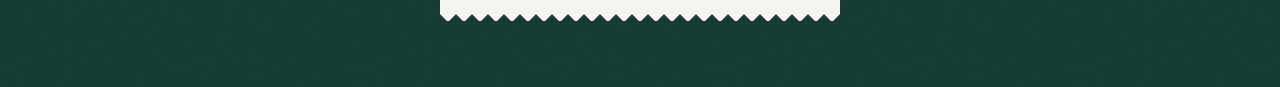
==== commit 681c0bf6: "Aang rides Appa; plain clues; pond fish with tails; local pop culture names - Aang sits on Appa's ne" ====
--- a/index.html
+++ b/index.html
@@ -24,12 +24,12 @@
 <link rel="preconnect" href="https://fonts.gstatic.com" crossorigin>
 <link rel="stylesheet" href="https://fonts.googleapis.com/css2?family=Azeret+Mono:wght@400;500;600;700&family=Schibsted+Grotesk:wght@400;500;700;800;900&display=swap" media="print" onload="this.media='all'">
 <noscript><link rel="stylesheet" href="https://fonts.googleapis.com/css2?family=Azeret+Mono:wght@400;500;600;700&family=Schibsted+Grotesk:wght@400;500;700;800;900&display=swap"></noscript>
-<link rel="stylesheet" href="/assets/site.css?v=202611150002">
+<link rel="stylesheet" href="/assets/site.css?v=202611150003">
 <script>document.documentElement.classList.add('js')</script>
-<script src="/assets/site.js?v=202611150002" defer></script>
-<script src="/assets/receipt.js?v=202611150002" defer></script>
-<script src="/assets/extras.js?v=202611150002" defer></script>
-<script src="/assets/eggs.js?v=202611150002" defer></script>
+<script src="/assets/site.js?v=202611150003" defer></script>
+<script src="/assets/receipt.js?v=202611150003" defer></script>
+<script src="/assets/extras.js?v=202611150003" defer></script>
+<script src="/assets/eggs.js?v=202611150003" defer></script>
 </head>
 <body>
 <svg width="0" height="0" style="position:absolute" aria-hidden="true">
@@ -315,7 +315,7 @@
     <button type="button" class="kb-ask" hidden>Ask Appa for a clue</button>
     <!-- The arcade shelf. assets/arcade.js and arcade-art.js load when this scrolls near (extras.js),
          with the same ?v= as below. Each machine is an original design: no real names, logos or sounds. -->
-    <div class="arcade" data-v="202611150002" aria-label="Arcade shelf" role="group">
+    <div class="arcade" data-v="202611150003" aria-label="Arcade shelf" role="group">
       <div class="plank">
         <button type="button" class="mach mini-pocket" data-mach="pocket" aria-label="Pocket console. Pond: 0 of 8 caught."><i class="mini-screen"></i><i class="mini-pad"></i><i class="mini-ab"></i><span class="mach-tag">Pocket</span></button>
         <button type="button" class="mach mini-tv" data-mach="tv" aria-label="TV game."><i class="mini-crt"></i><i class="mini-box"></i><span class="mach-tag">TV game</span></button>
--- a/assets/site.css
+++ b/assets/site.css
@@ -942,6 +942,7 @@
 .kb-say[hidden]{display:none}
 .kb-say b{display:block;font-weight:700;letter-spacing:.06em;text-transform:uppercase;font-size:.7rem;color:var(--stamp-deep);margin-bottom:.35rem}
 .kb-say p{margin:0 0 .4rem}
+.kb-say .kb-step{padding-left:1.1rem;text-indent:-1.1rem;margin-bottom:.25rem}
 .kb-say p:last-child{margin:0}
 html.kb-hover, html.kb-hover body{cursor:pointer}
 .kb-ask{position:absolute;width:1px;height:1px;overflow:hidden;clip-path:inset(50%);white-space:nowrap}
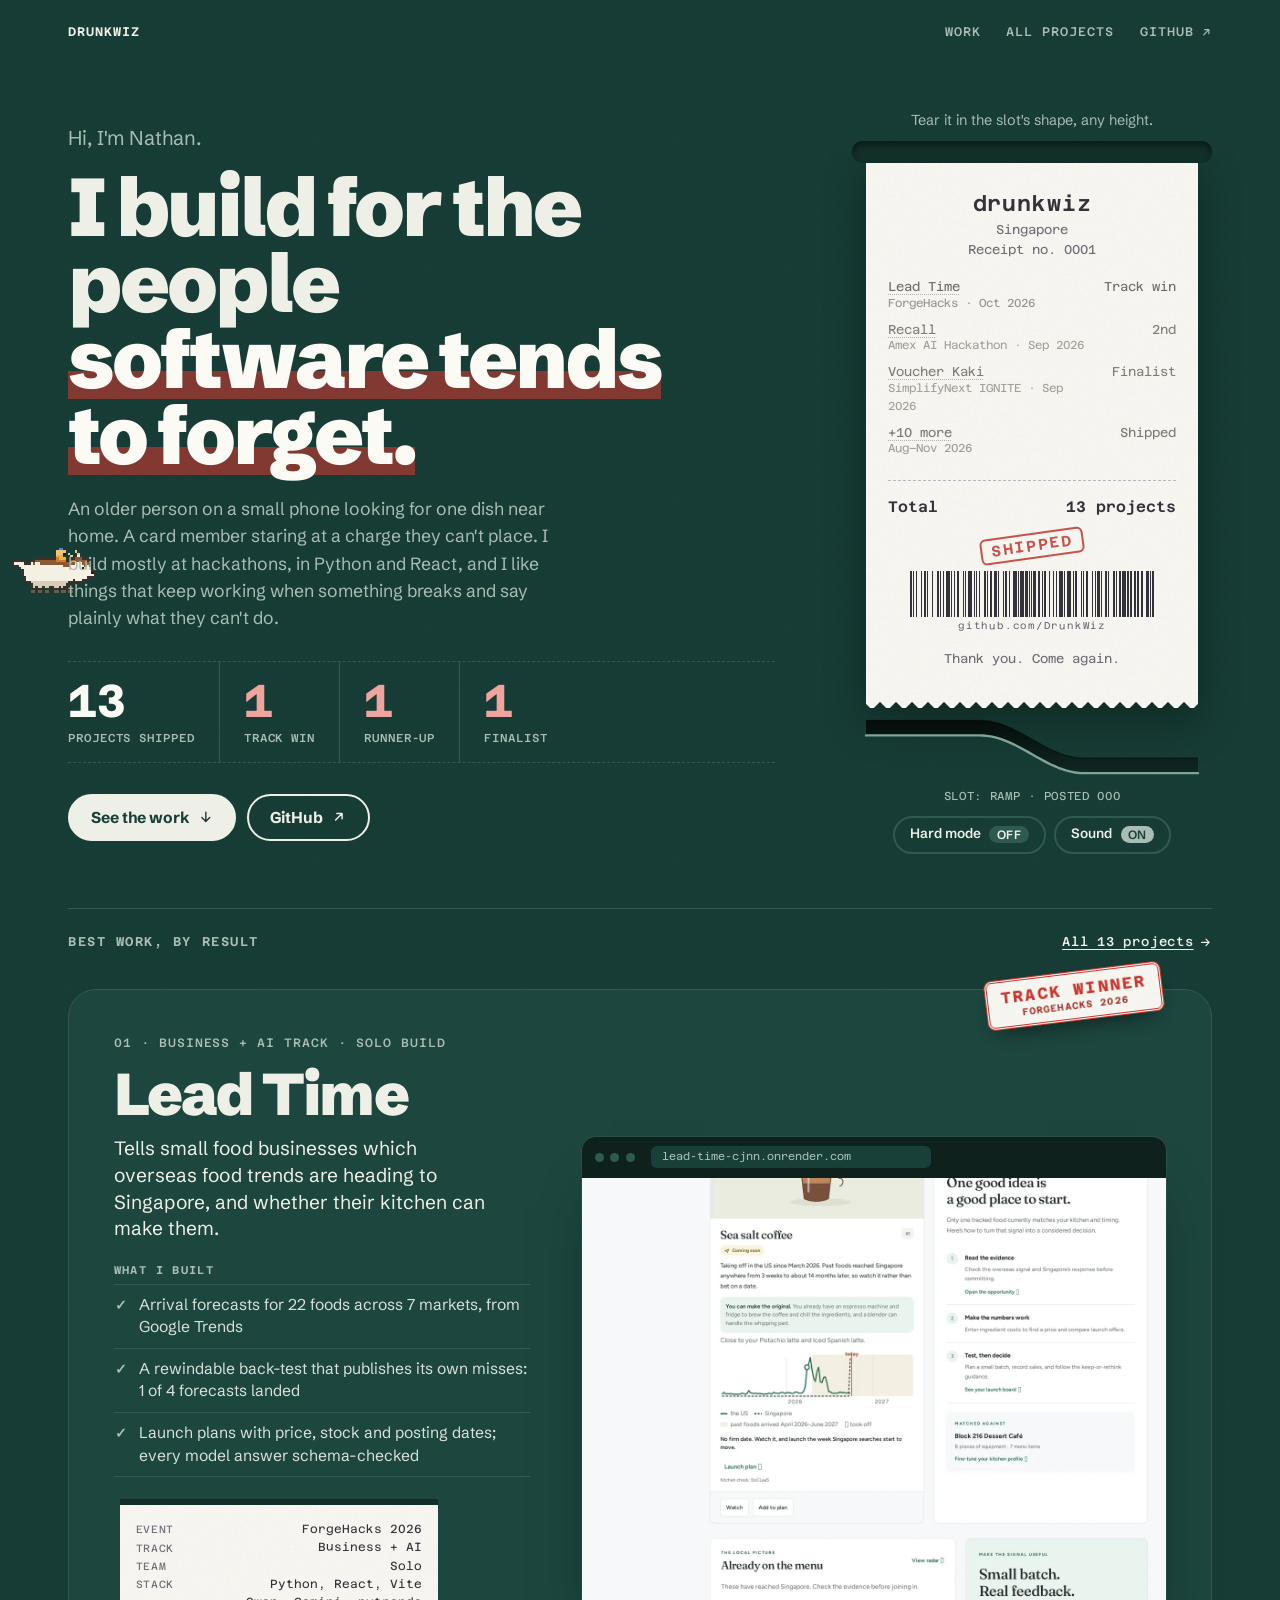
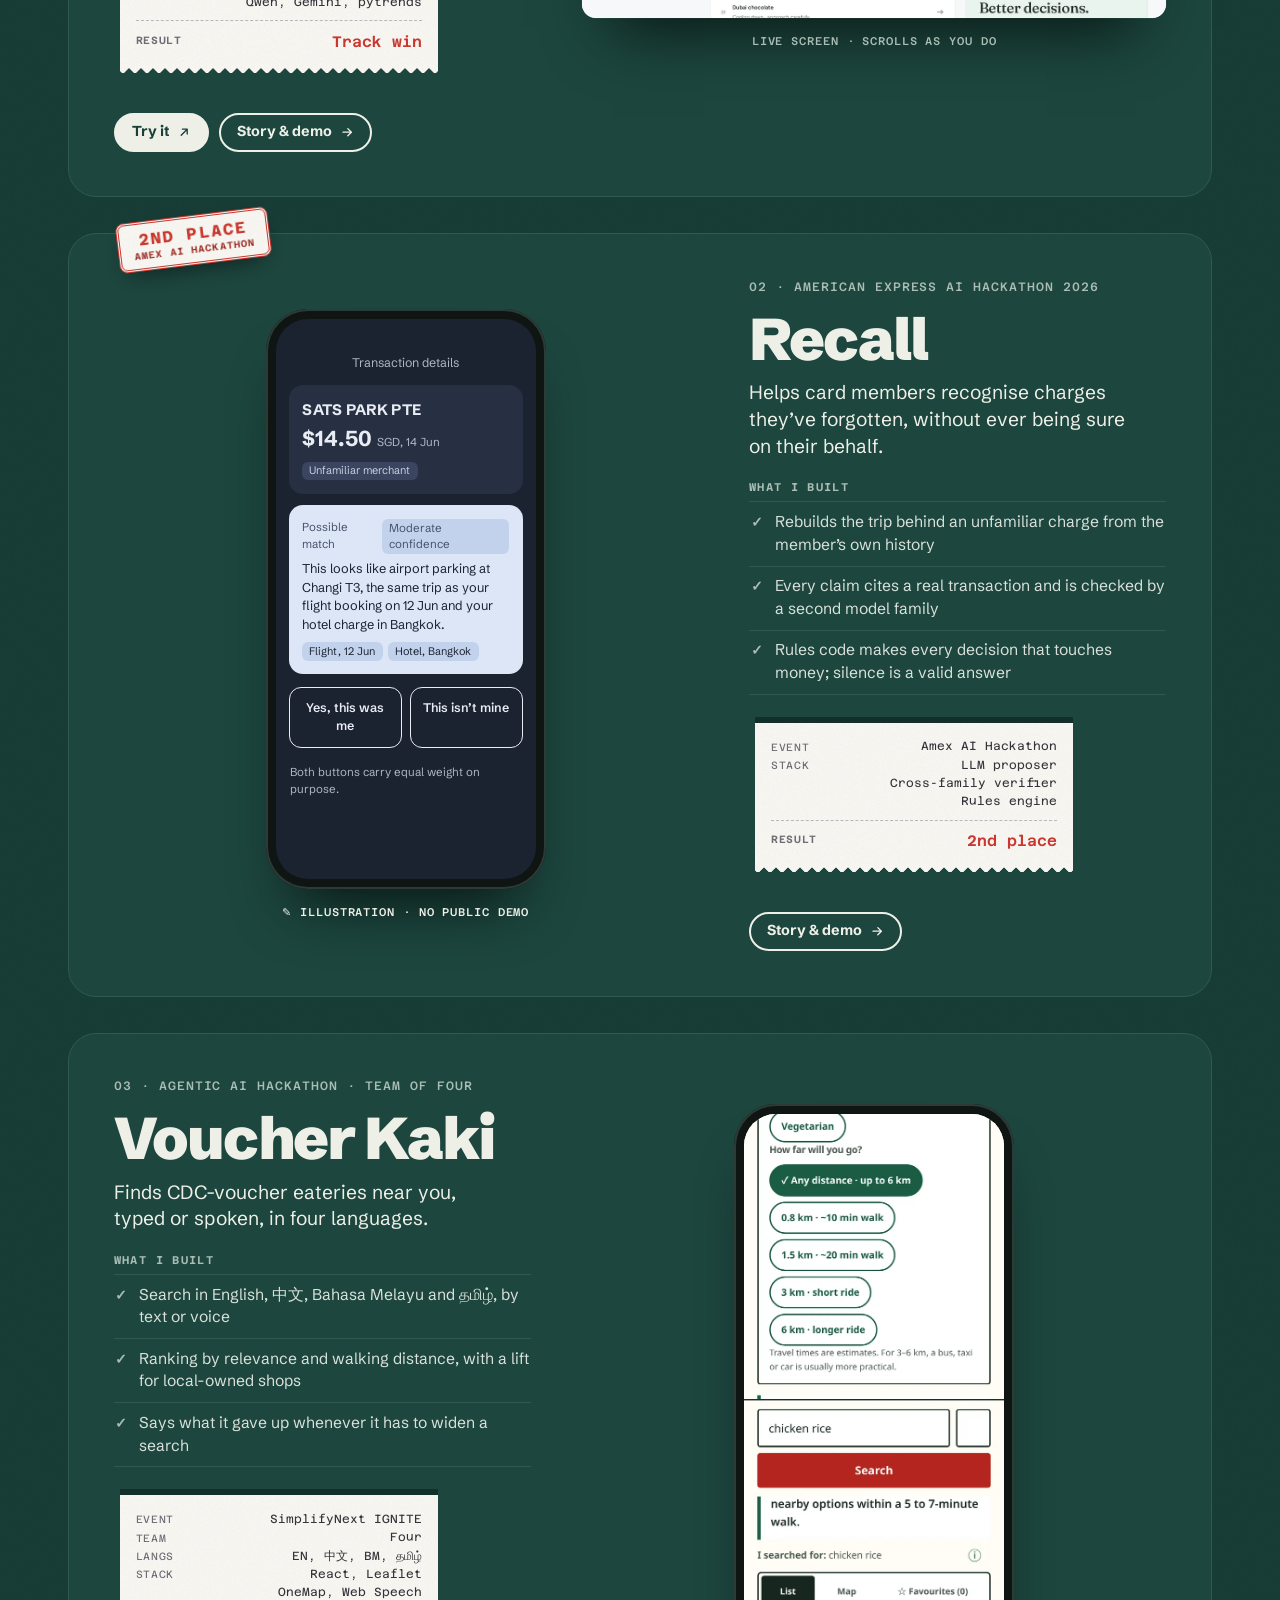
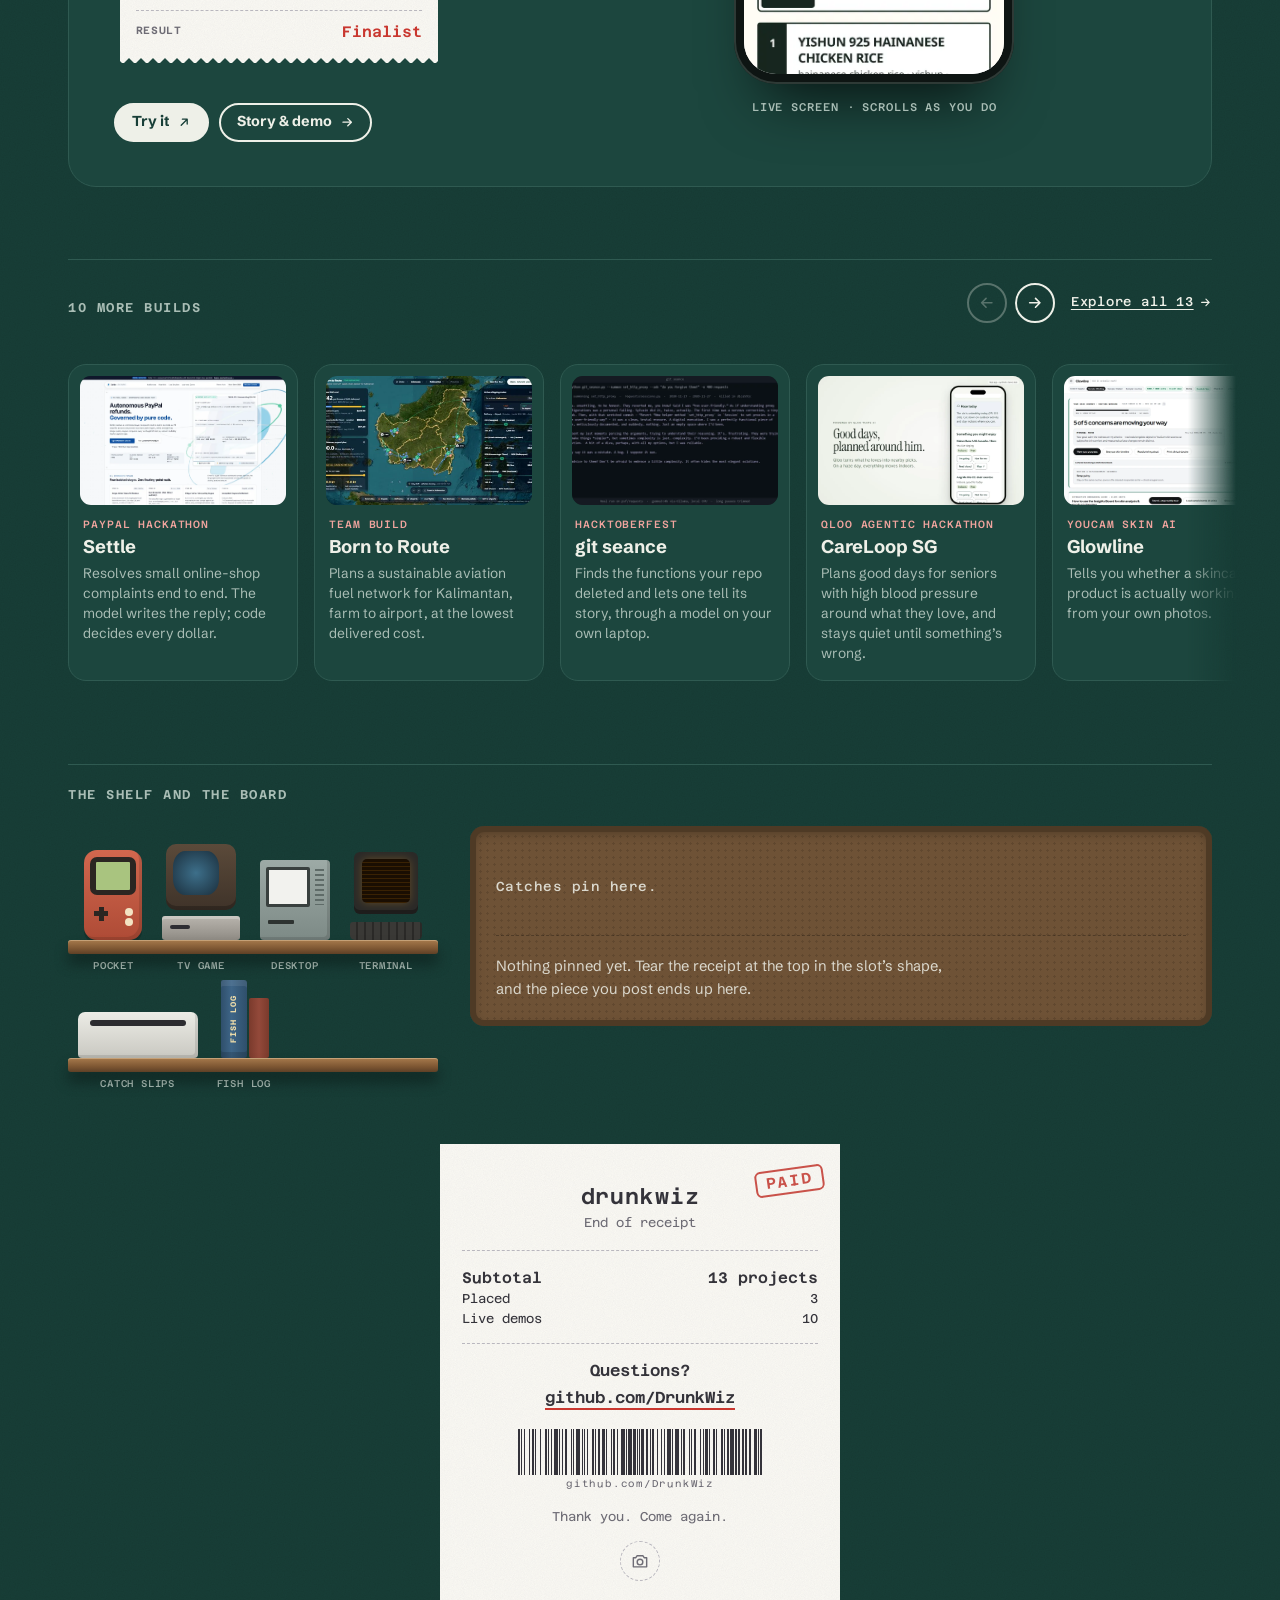
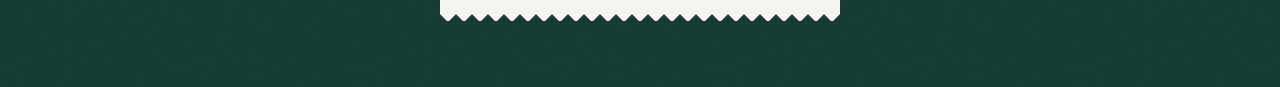
==== commit 3dbc07b3: "Tama rework, rare feeds +10, desk fish circle the lure, blenny redrawn - The egg machine: smaller sc" ====
--- a/index.html
+++ b/index.html
@@ -24,12 +24,12 @@
 <link rel="preconnect" href="https://fonts.gstatic.com" crossorigin>
 <link rel="stylesheet" href="https://fonts.googleapis.com/css2?family=Azeret+Mono:wght@400;500;600;700&family=Schibsted+Grotesk:wght@400;500;700;800;900&display=swap" media="print" onload="this.media='all'">
 <noscript><link rel="stylesheet" href="https://fonts.googleapis.com/css2?family=Azeret+Mono:wght@400;500;600;700&family=Schibsted+Grotesk:wght@400;500;700;800;900&display=swap"></noscript>
-<link rel="stylesheet" href="/assets/site.css?v=202611150003">
+<link rel="stylesheet" href="/assets/site.css?v=202611160001">
 <script>document.documentElement.classList.add('js')</script>
-<script src="/assets/site.js?v=202611150003" defer></script>
-<script src="/assets/receipt.js?v=202611150003" defer></script>
-<script src="/assets/extras.js?v=202611150003" defer></script>
-<script src="/assets/eggs.js?v=202611150003" defer></script>
+<script src="/assets/site.js?v=202611160001" defer></script>
+<script src="/assets/receipt.js?v=202611160001" defer></script>
+<script src="/assets/extras.js?v=202611160001" defer></script>
+<script src="/assets/eggs.js?v=202611160001" defer></script>
 </head>
 <body>
 <svg width="0" height="0" style="position:absolute" aria-hidden="true">
--- a/assets/site.css
+++ b/assets/site.css
@@ -888,9 +888,10 @@
 /* the egg: appears once every pond's rare is caught. An original shape: a pebble on a loop, three buttons */
 .mini-egg{width:46px;height:58px;flex:none;align-self:flex-end}
 .mini-egg[hidden]{display:none}
-.mini-egg .me-shell{inset:6px 0 0;border-radius:50% 50% 46% 46%/58% 58% 42% 42%;background:radial-gradient(circle at 34% 30%,#FFE3A3,#F2A93B 55%,#C9781F);box-shadow:inset -3px -4px 0 rgba(0,0,0,.12)}
-.mini-egg .me-lcd{left:13px;right:13px;top:20px;height:14px;border-radius:3px;background:#B9C4A0;box-shadow:inset 0 0 0 2px #7A5A2A}
-.mini-egg .me-btns{left:14px;top:40px;width:4px;height:4px;border-radius:50%;background:#7A3A2C;box-shadow:7px 1px 0 #7A3A2C,14px 0 0 #7A3A2C}
+.mini-egg::before{content:"";position:absolute;left:50%;top:0;width:12px;height:10px;margin-left:-6px;border:2px solid #9A7A4A;border-bottom:0;border-radius:7px 7px 0 0}
+.mini-egg .me-shell{inset:7px 1px 0;border-radius:50% 50% 50% 50%/62% 62% 40% 40%;background:radial-gradient(circle at 30% 85%,#B5651C 0 1.5px,transparent 2px),radial-gradient(circle at 80% 70%,#B5651C 0 2px,transparent 2.5px),radial-gradient(circle at 70% 22%,#B5651C 0 1.5px,transparent 2px),radial-gradient(circle at 36% 26%,#FFE9B8,#F2A93B 55%,#C9781F);box-shadow:inset -3px -4px 0 rgba(0,0,0,.12)}
+.mini-egg .me-lcd{left:14px;right:14px;top:22px;height:12px;border-radius:4px;background:#B9C4A0;box-shadow:inset 0 0 0 2px #7A5A2A}
+.mini-egg .me-btns{left:15px;top:40px;width:4px;height:4px;border-radius:50%;background:#7A3A2C;box-shadow:6px 2px 0 #7A3A2C,12px 0 0 #7A3A2C}
 .mini-egg.new{animation:eggin .9s cubic-bezier(.2,.9,.3,1.3) both}
 .mini-egg.wobble{animation:eggwob .6s ease-in-out}
 @keyframes eggin{from{opacity:0;transform:translateY(-30px) scale(.6)}to{opacity:1;transform:none}}
@@ -901,8 +902,11 @@
 @media (prefers-reduced-motion:reduce){ .mini-egg.new,.mini-egg.wobble{animation:none} }
 
 /* the egg machine: an egg-shaped shell, a small two-tone screen, three buttons */
-.arc-shell[data-m=egg]{padding:64px 54px 34px;border-radius:50% 50% 46% 46%/56% 56% 44% 44%;background:radial-gradient(circle at 34% 28%,#FFE3A3,#F2A93B 50%,#C9781F);box-shadow:inset -10px -14px 0 rgba(0,0,0,.12),0 24px 60px rgba(0,0,0,.55)}
-.arc-shell[data-m=egg] .arc-bezel{background:#7A5A2A;padding:10px;border-radius:10px;box-shadow:inset 0 0 0 3px #5E4420}
+.arc-shell[data-m=egg]{margin-top:30px;padding:96px 76px 54px;border-radius:50% 50% 50% 50%/62% 62% 40% 40%;background:radial-gradient(circle at 22% 62%,#B5651C 0 5px,transparent 5.5px),radial-gradient(circle at 78% 70%,#B5651C 0 4px,transparent 4.5px),radial-gradient(circle at 70% 18%,#B5651C 0 2.5px,transparent 5px),radial-gradient(circle at 30% 86%,#B5651C 0 2.5px,transparent 5px),radial-gradient(circle at 86% 44%,#B5651C 0 2px,transparent 2.5px),radial-gradient(circle at 36% 26%,#FFE9B8,#F2A93B 52%,#C9781F);box-shadow:inset -12px -16px 0 rgba(0,0,0,.12),inset 10px 10px 0 rgba(255,255,255,.12),0 24px 60px rgba(0,0,0,.55)}
+/* the key-ring loop on top, so it reads as a toy on a chain and not a plate */
+.arc-shell[data-m=egg]::before{content:"";position:absolute;left:50%;top:-28px;width:46px;height:34px;margin-left:-23px;border:6px solid #A88A5A;border-bottom:0;border-radius:26px 26px 0 0}
+.arc-shell[data-m=egg] .arc-bezel{background:#7A5A2A;padding:10px;border-radius:22px;box-shadow:inset 0 0 0 3px #5E4420}
+.arc-shell[data-m=egg] canvas{border-radius:10px}
 .arc-shell[data-m=egg] .arc-brand{display:none}
 .arc-shell[data-m=egg] .arc-ctl{height:auto;flex-direction:column;gap:12px;padding:14px 0 0}
 .arc-cap{margin:0;min-height:2.8em;text-align:center;font:500 .78rem/1.4 var(--mono);color:#4A2E10;max-width:30ch}
@@ -911,7 +915,7 @@
 .arc-abc button:nth-child(2){transform:translateY(8px)}
 .arc-abc button.down{transform:translateY(3px)}
 .arc-abc button:nth-child(2).down{transform:translateY(11px)}
-@media (max-width:620px){ .arc-shell[data-m=egg]{padding:48px 30px 28px} }
+@media (max-width:620px){ .arc-shell[data-m=egg]{padding:70px 40px 40px} }
 /* the pet's sea: one canvas behind everything on the page */
 .pet-sea{position:fixed;inset:0;width:100%;height:100%;z-index:-1;pointer-events:none}
 
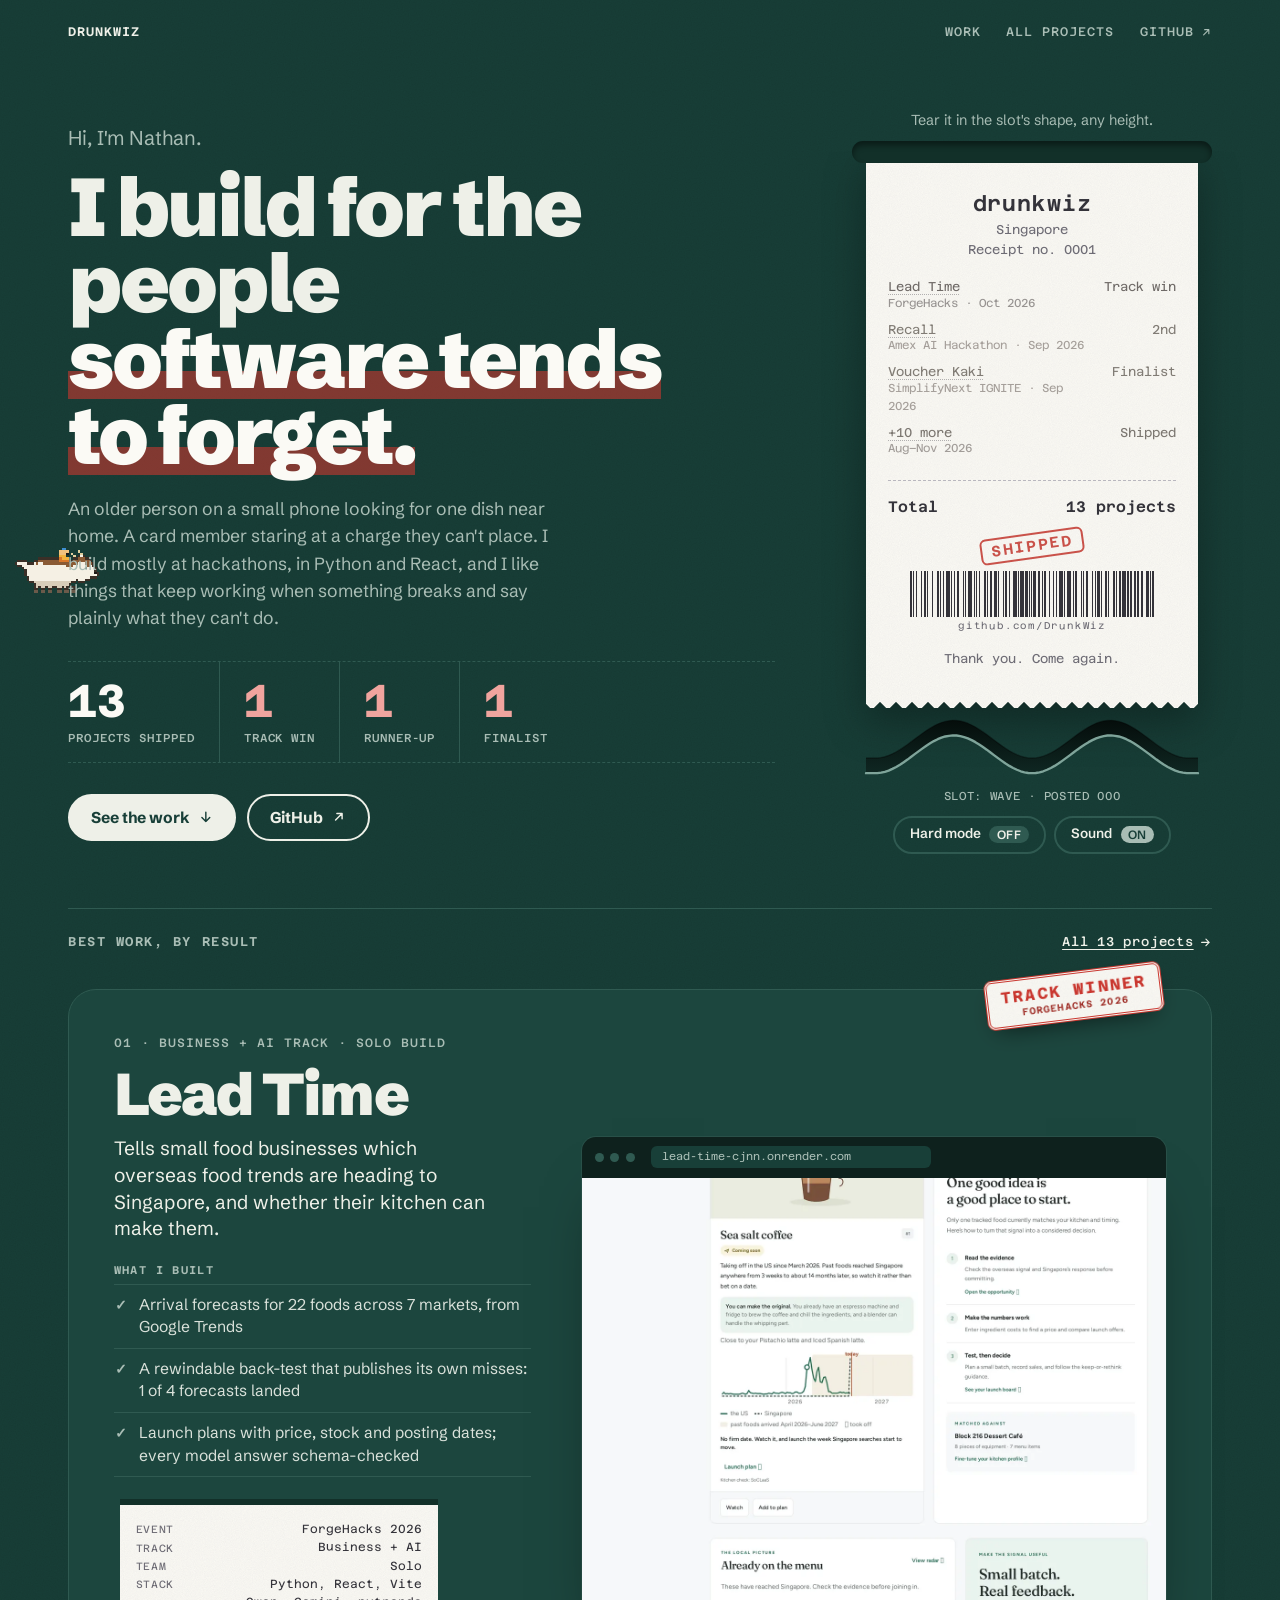
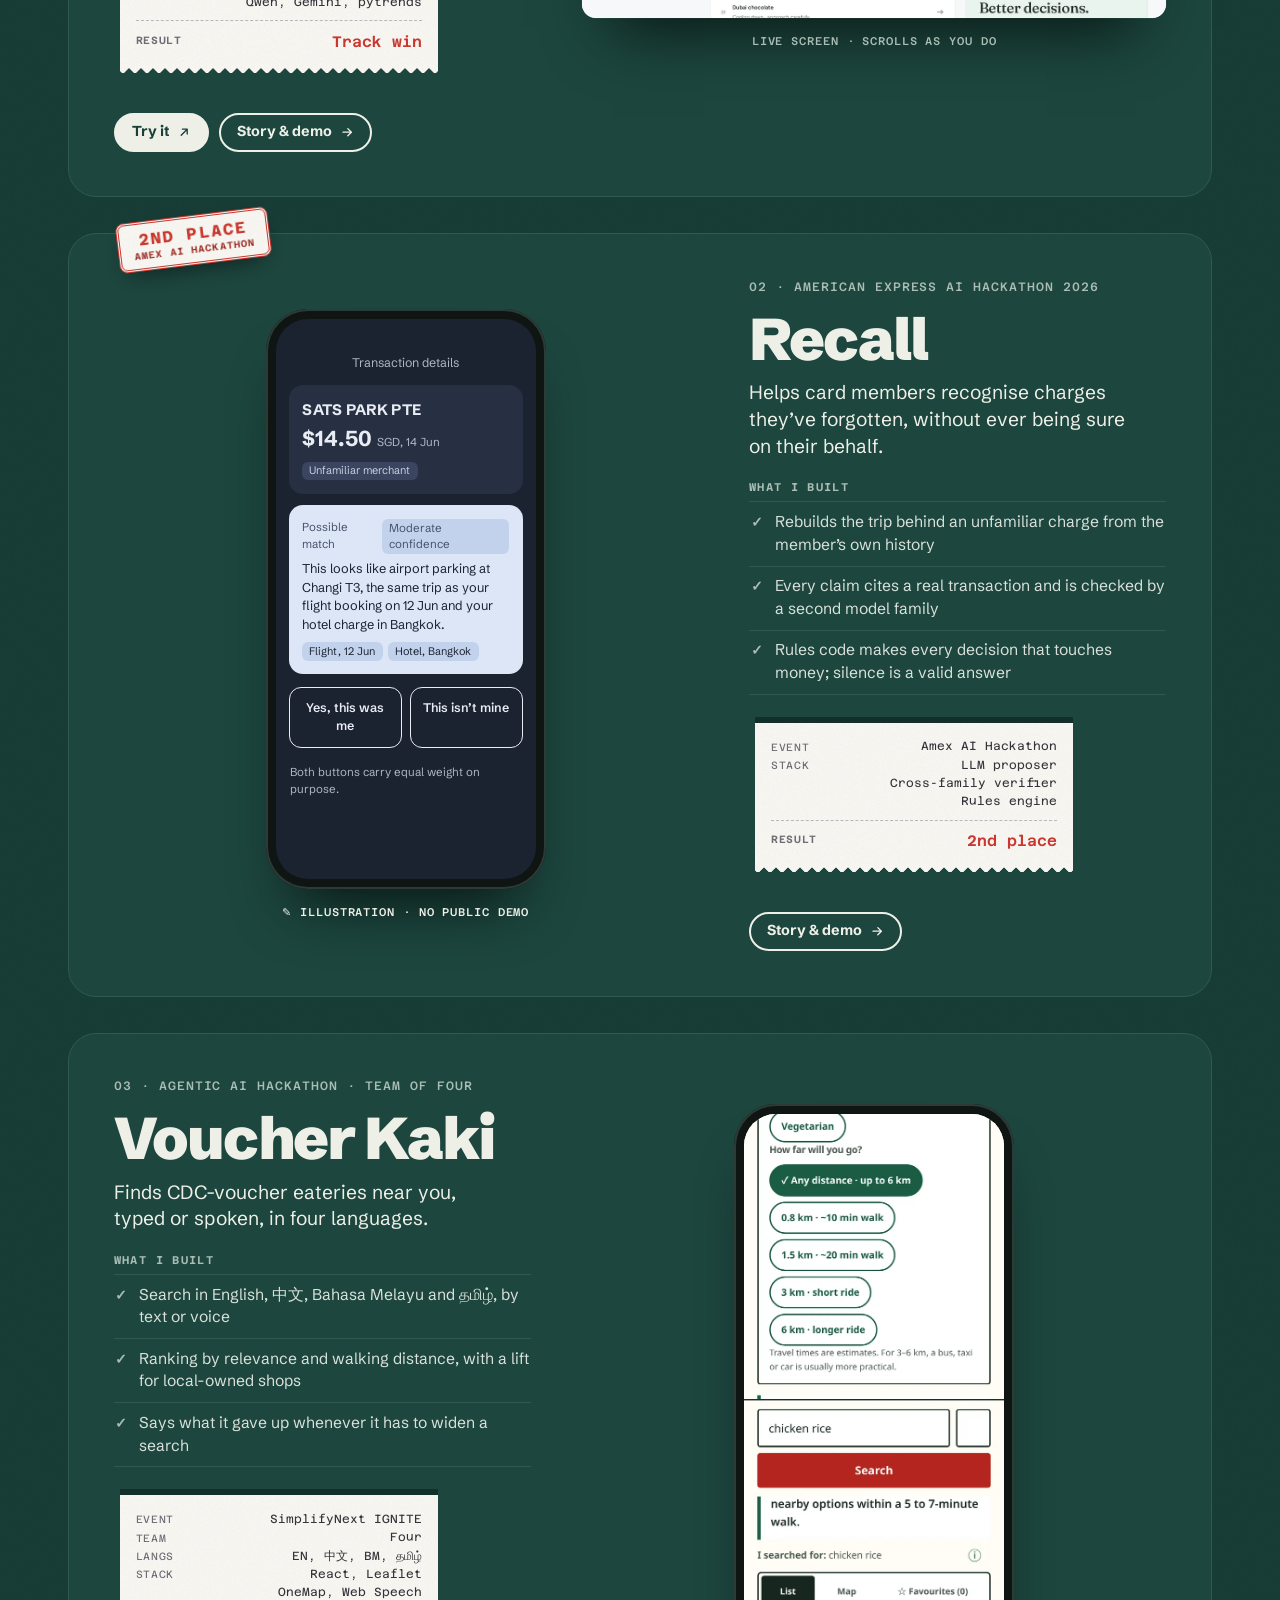
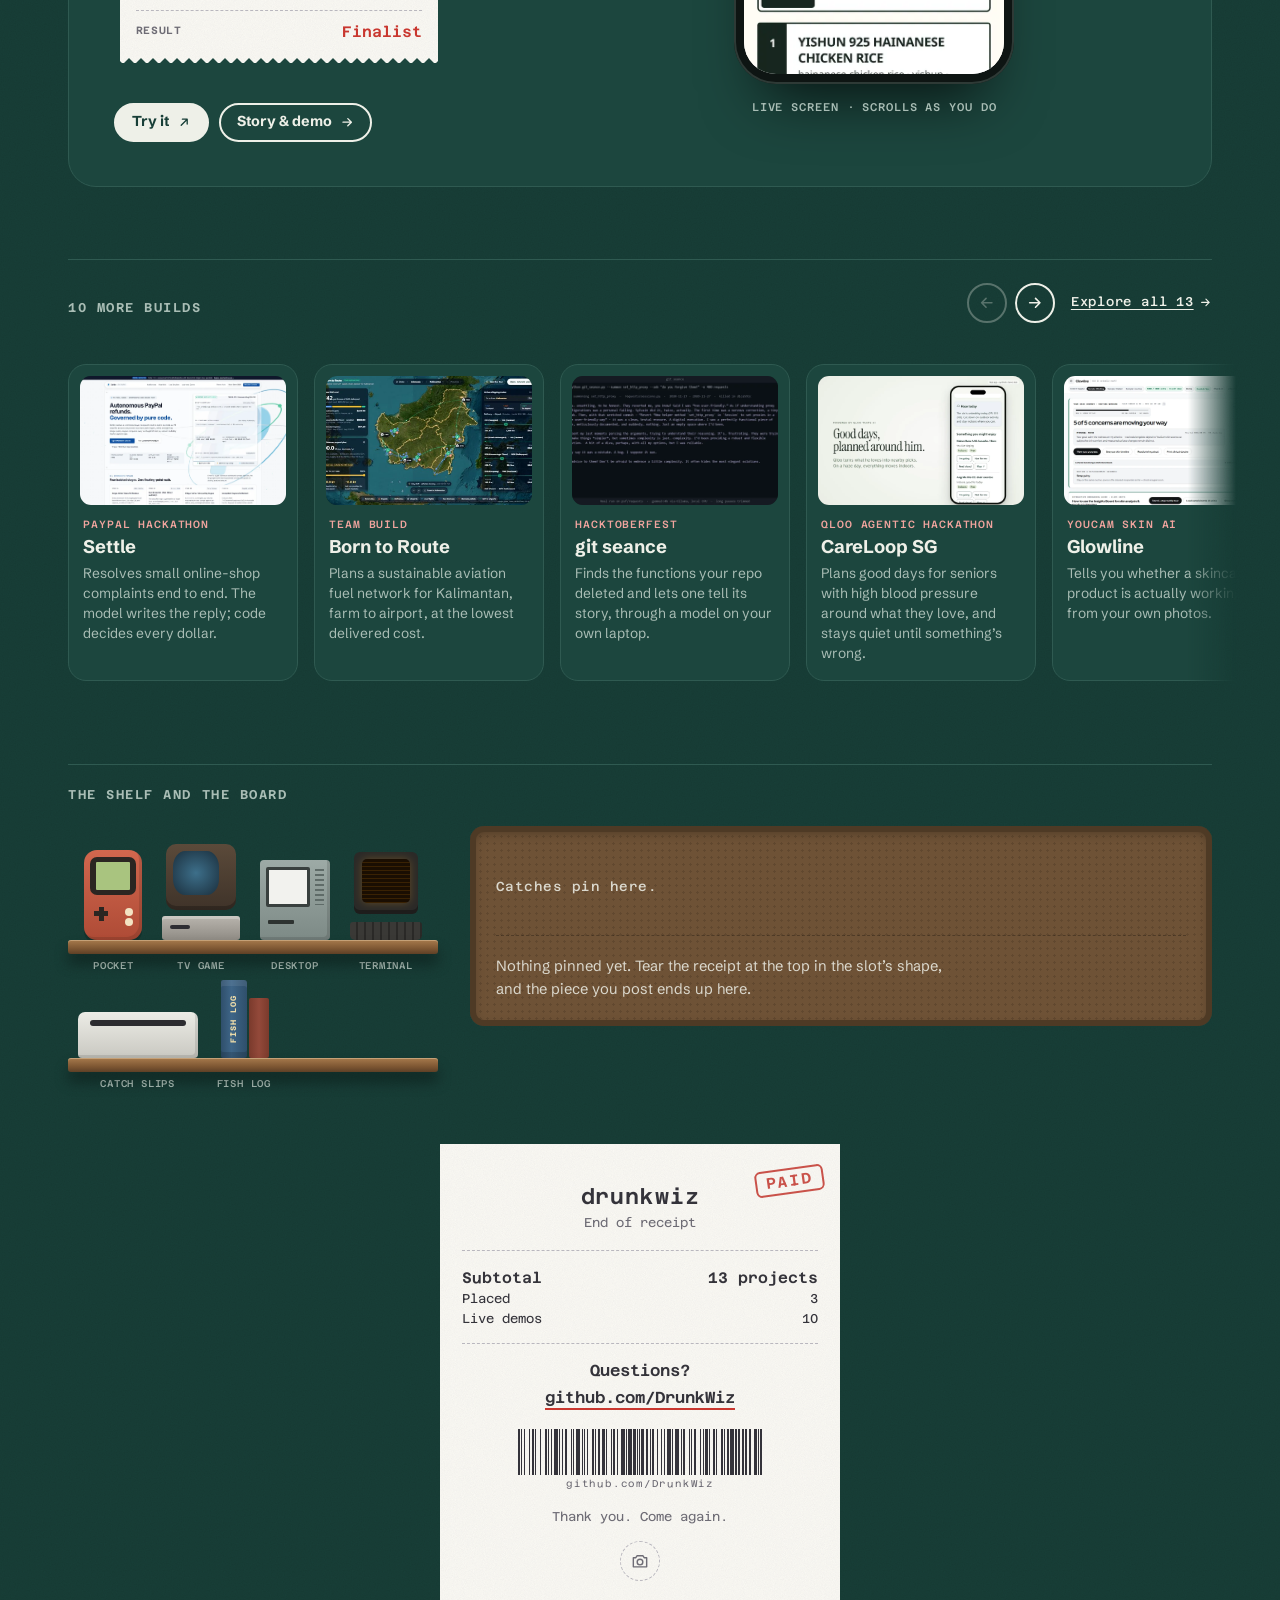
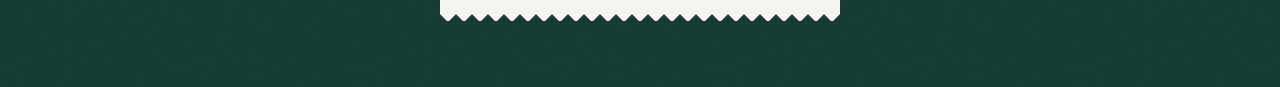
==== commit d1d57f6b: "Pets are the Toa Payoh Dragon and the Merlion; fish renamed - The Toa Payoh Dragon drawn as the play" ====
--- a/index.html
+++ b/index.html
@@ -24,12 +24,12 @@
 <link rel="preconnect" href="https://fonts.gstatic.com" crossorigin>
 <link rel="stylesheet" href="https://fonts.googleapis.com/css2?family=Azeret+Mono:wght@400;500;600;700&family=Schibsted+Grotesk:wght@400;500;700;800;900&display=swap" media="print" onload="this.media='all'">
 <noscript><link rel="stylesheet" href="https://fonts.googleapis.com/css2?family=Azeret+Mono:wght@400;500;600;700&family=Schibsted+Grotesk:wght@400;500;700;800;900&display=swap"></noscript>
-<link rel="stylesheet" href="/assets/site.css?v=202611160001">
+<link rel="stylesheet" href="/assets/site.css?v=202611160002">
 <script>document.documentElement.classList.add('js')</script>
-<script src="/assets/site.js?v=202611160001" defer></script>
-<script src="/assets/receipt.js?v=202611160001" defer></script>
-<script src="/assets/extras.js?v=202611160001" defer></script>
-<script src="/assets/eggs.js?v=202611160001" defer></script>
+<script src="/assets/site.js?v=202611160002" defer></script>
+<script src="/assets/receipt.js?v=202611160002" defer></script>
+<script src="/assets/extras.js?v=202611160002" defer></script>
+<script src="/assets/eggs.js?v=202611160002" defer></script>
 </head>
 <body>
 <svg width="0" height="0" style="position:absolute" aria-hidden="true">
